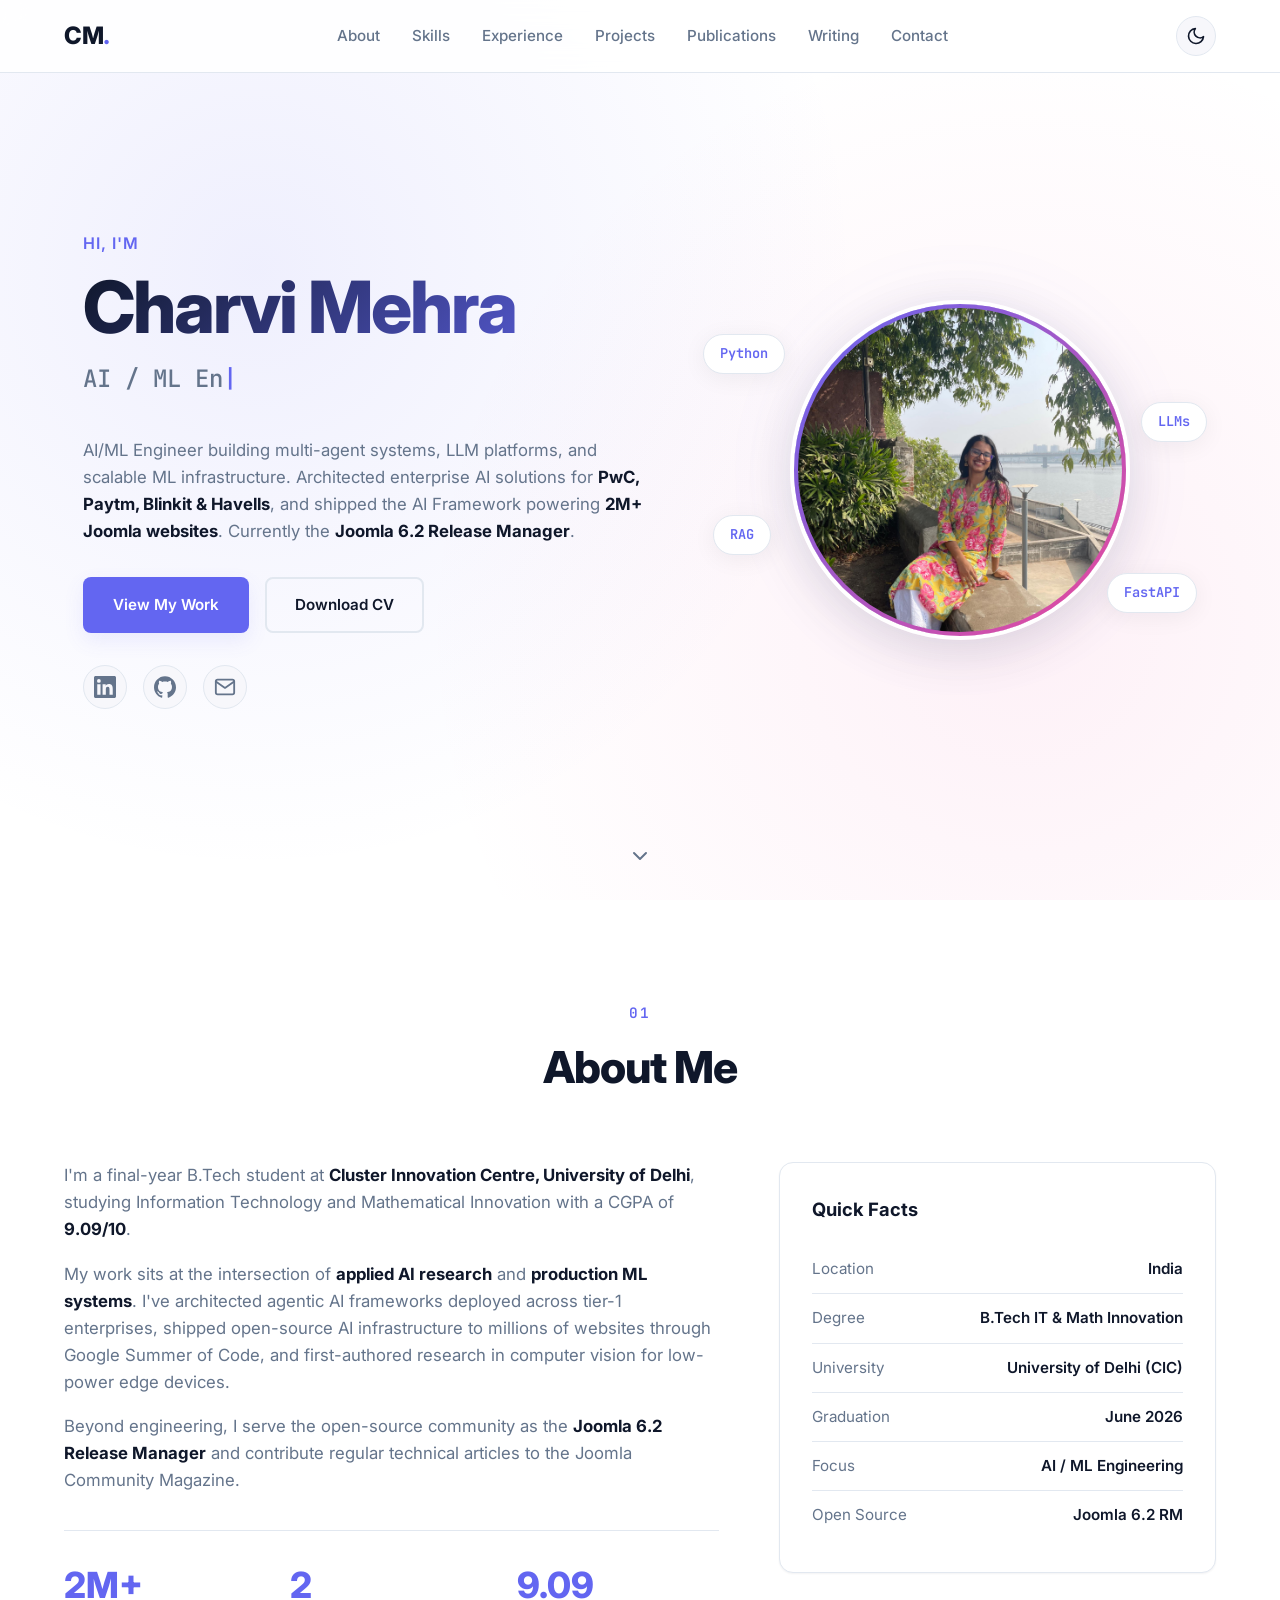
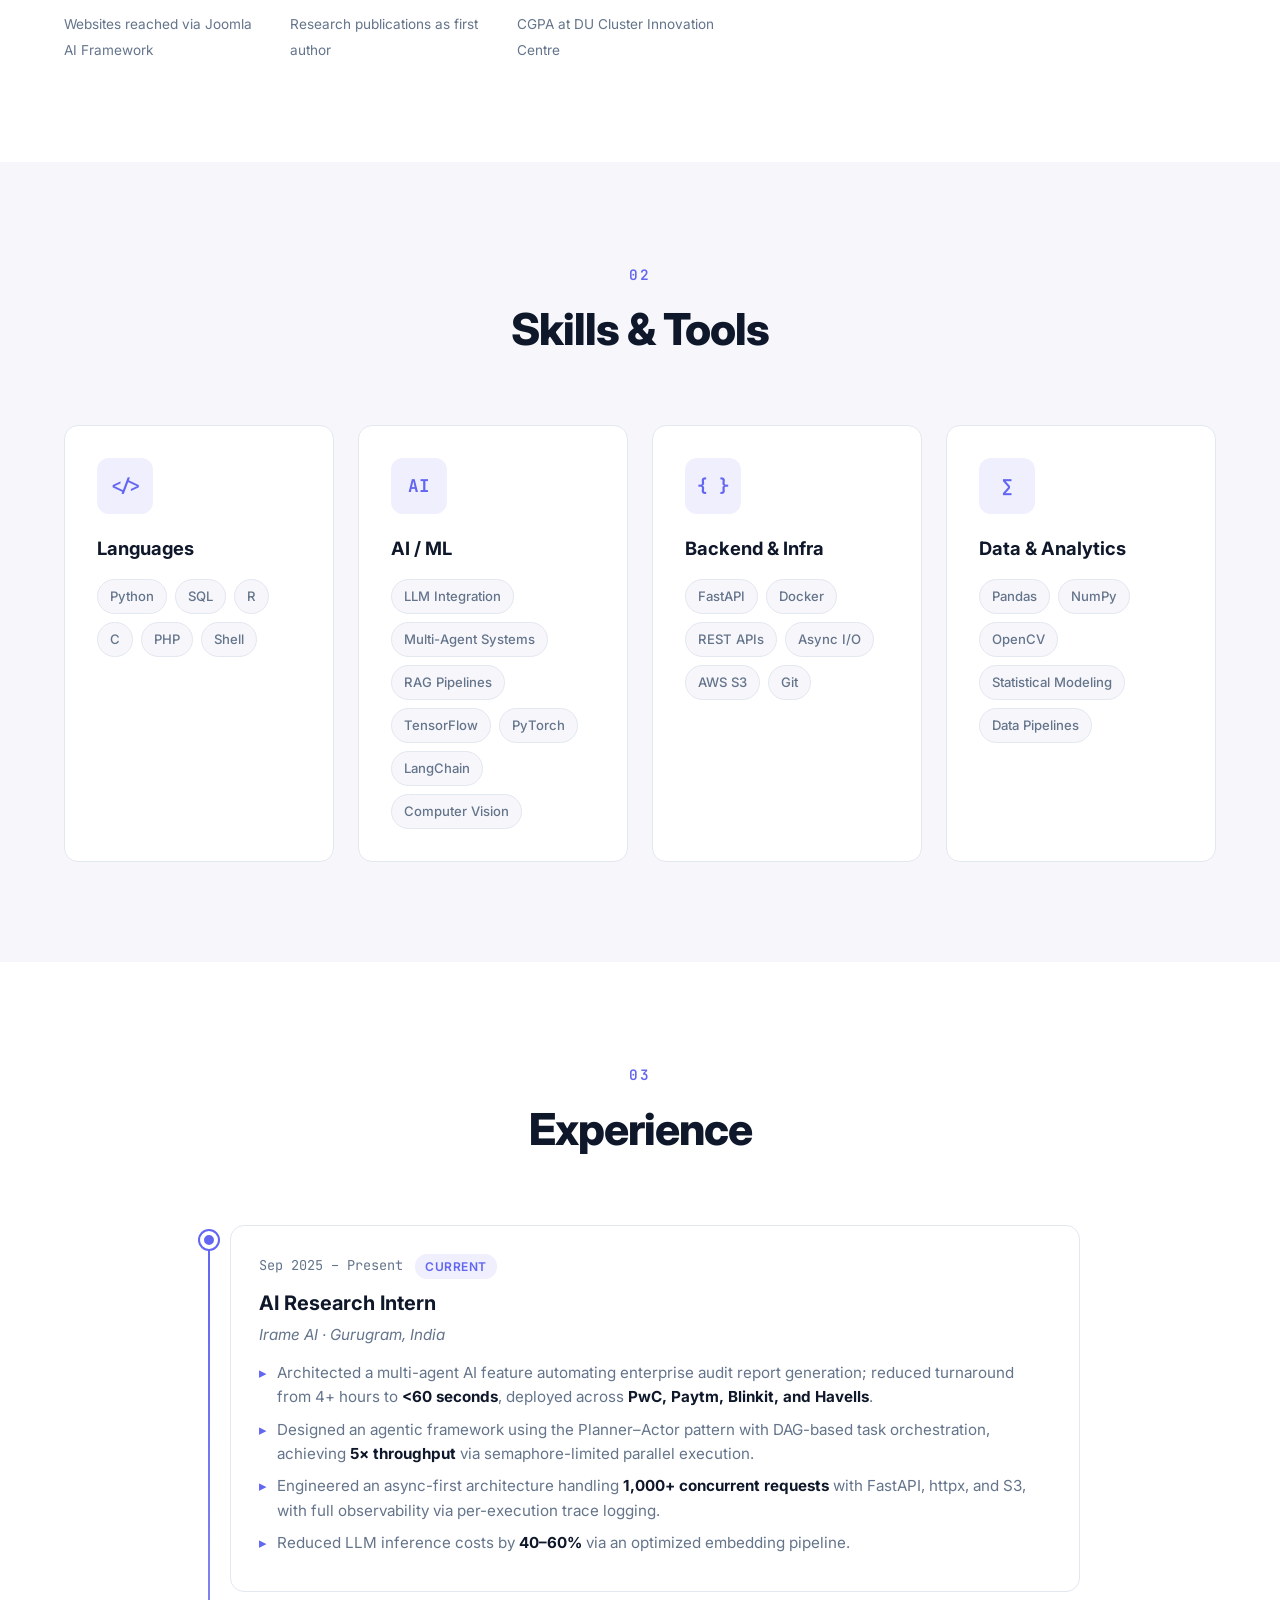
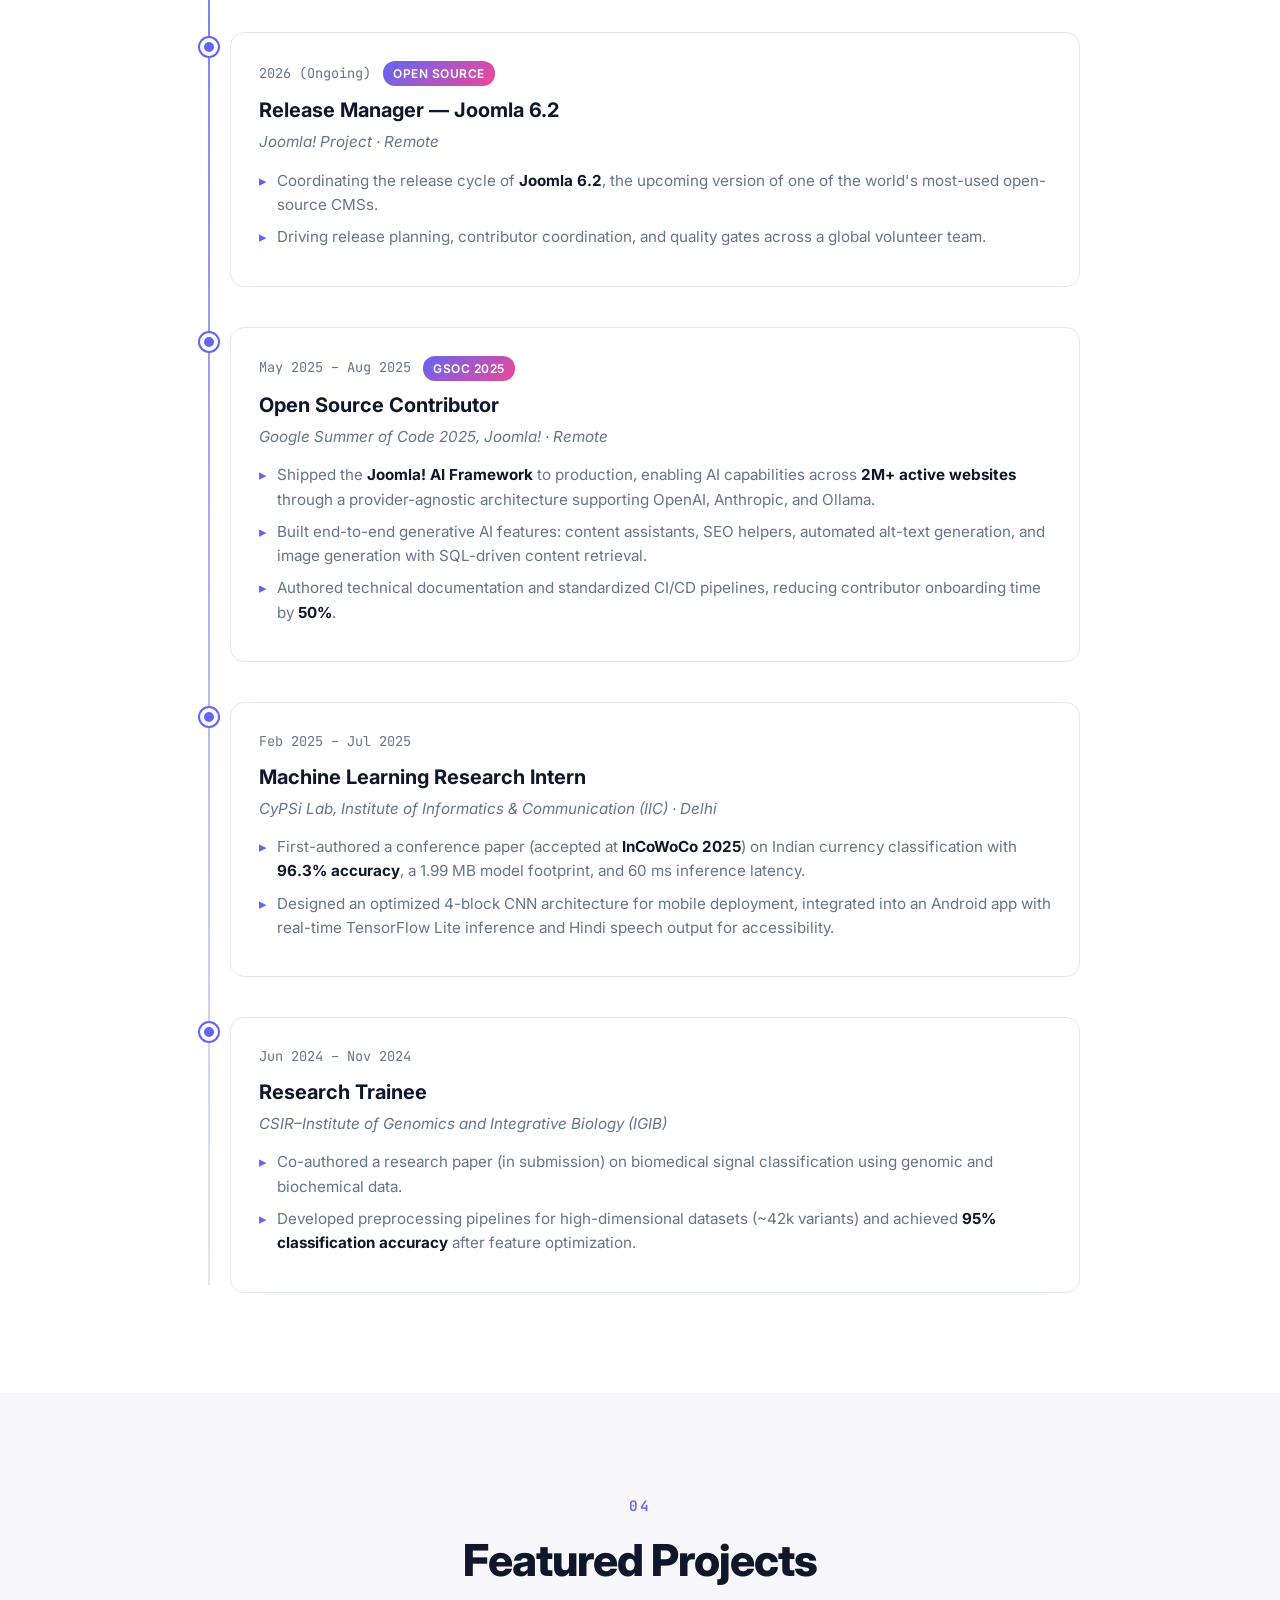
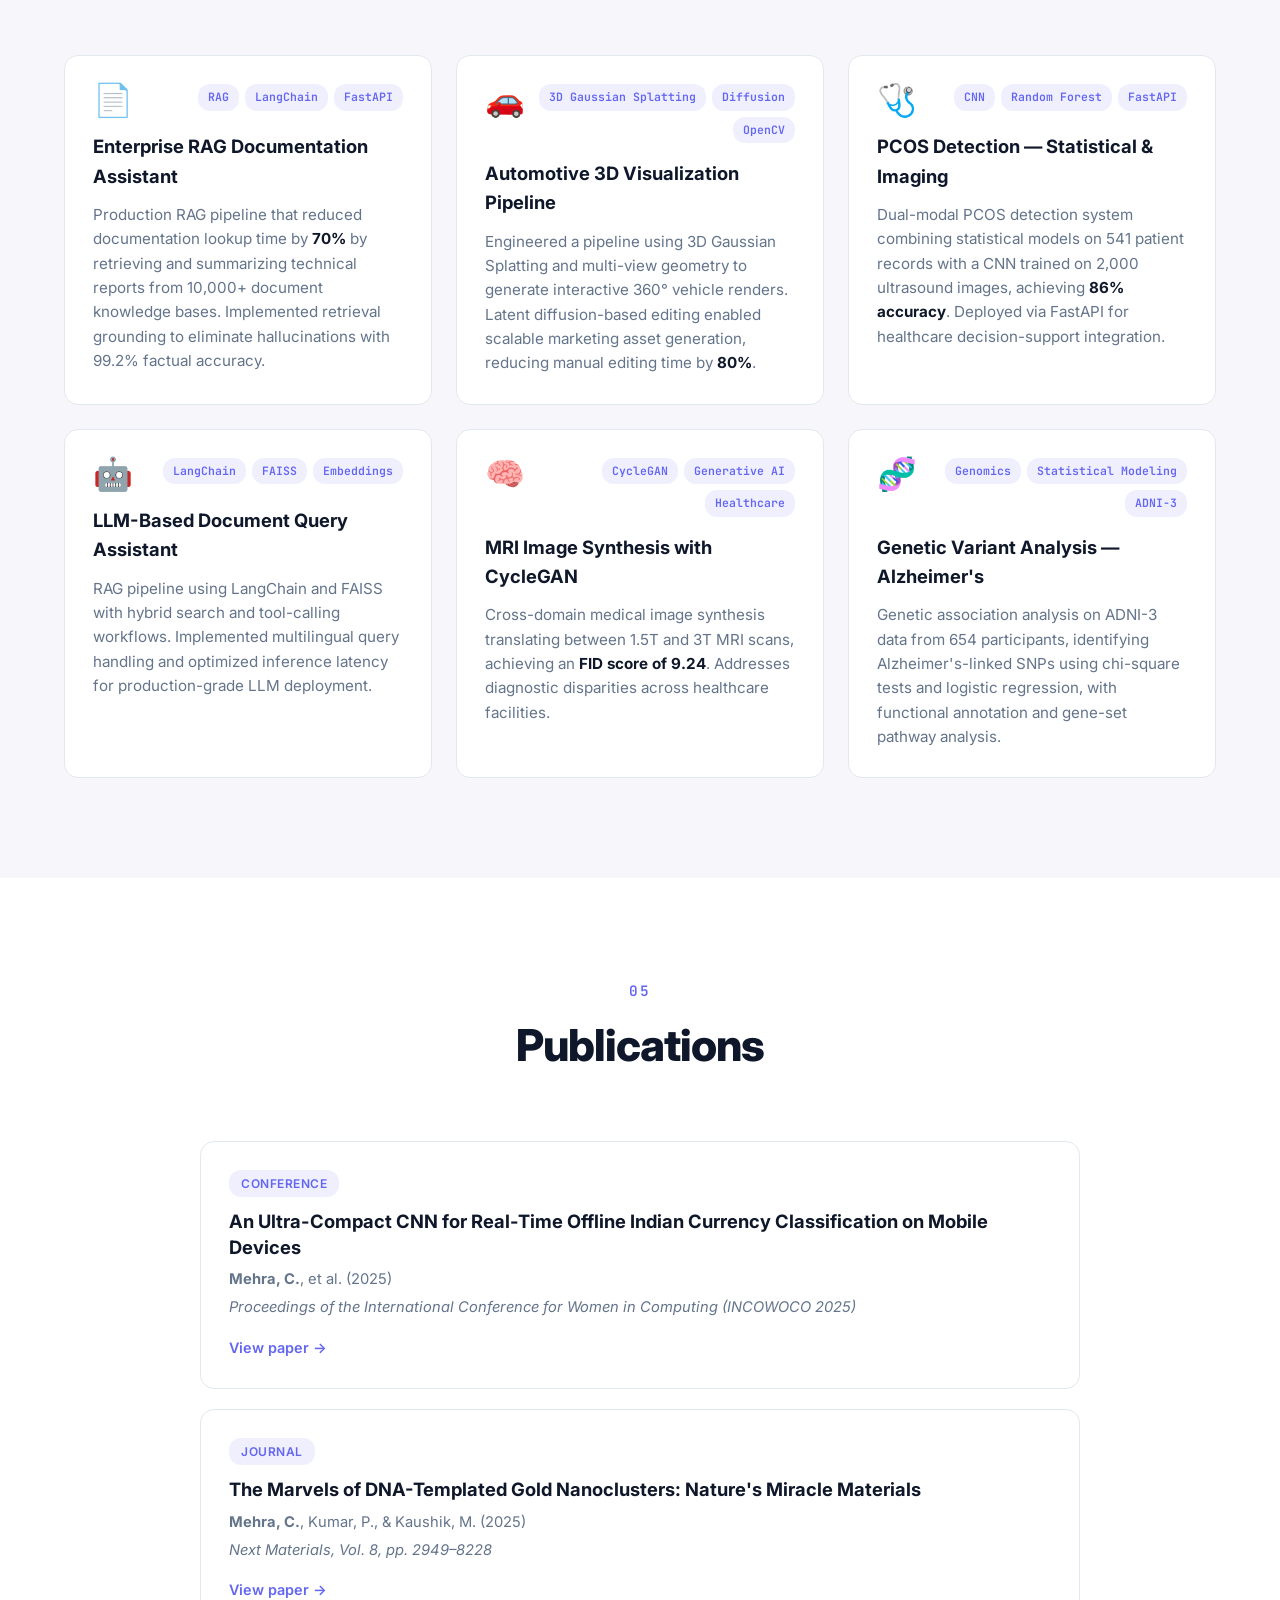
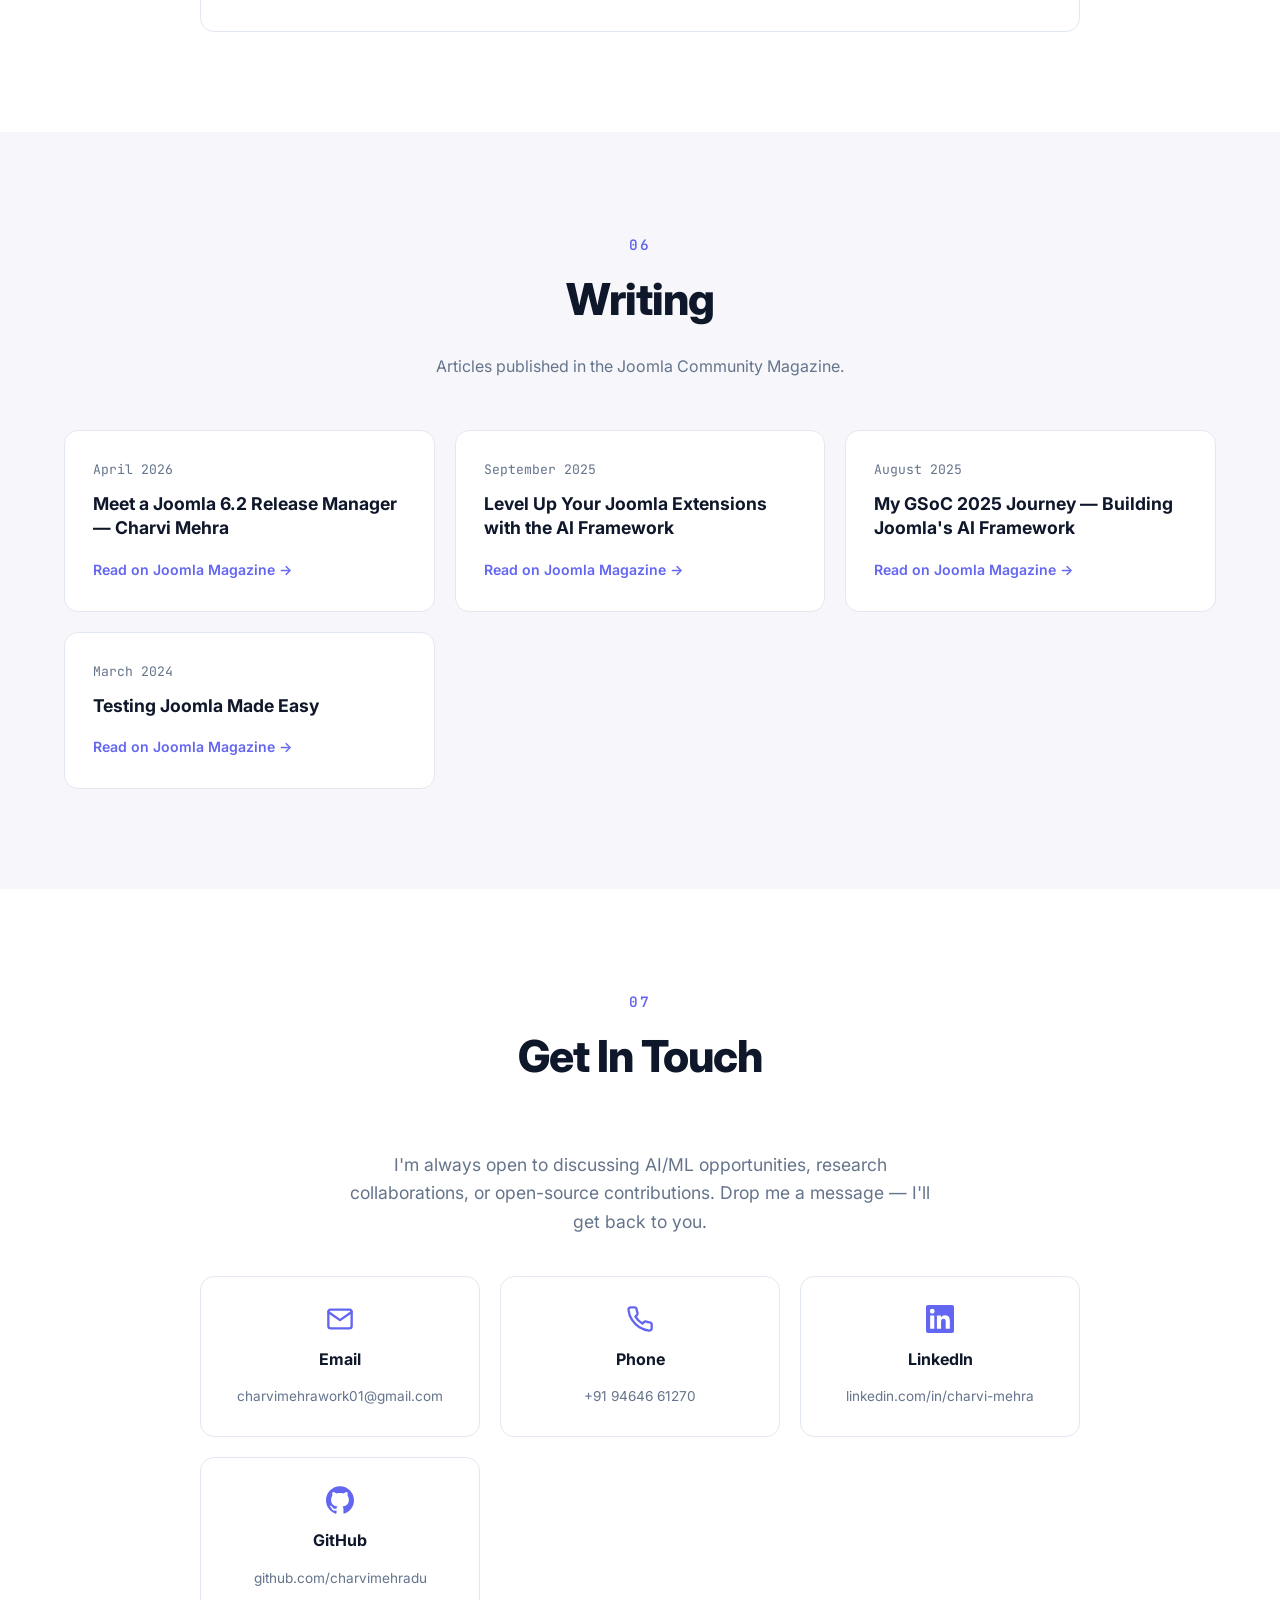
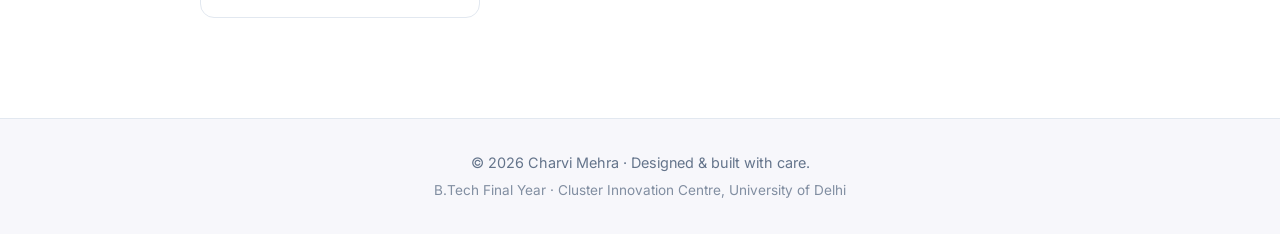
==== index.html @ 4b6f0b0b "Initial commit: portfolio site" ====
<!DOCTYPE html>
<html lang="en">
<head>
  <meta charset="UTF-8" />
  <meta name="viewport" content="width=device-width, initial-scale=1.0" />
  <title>Charvi Mehra — AI/ML Engineer</title>
  <meta name="description" content="Portfolio of Charvi Mehra — AI/ML Engineer, GSoC 2025 contributor, Joomla 6.2 Release Manager, and published researcher." />
  <link rel="preconnect" href="https://fonts.googleapis.com" />
  <link rel="preconnect" href="https://fonts.gstatic.com" crossorigin />
  <link href="https://fonts.googleapis.com/css2?family=Inter:wght@300;400;500;600;700;800&family=JetBrains+Mono:wght@400;500&display=swap" rel="stylesheet" />
  <link rel="stylesheet" href="styles.css" />
</head>
<body>
  <!-- Navigation -->
  <header class="navbar">
    <div class="nav-container">
      <a href="#home" class="logo">CM<span class="logo-dot">.</span></a>
      <nav class="nav-links" id="navLinks">
        <a href="#about">About</a>
        <a href="#skills">Skills</a>
        <a href="#experience">Experience</a>
        <a href="#projects">Projects</a>
        <a href="#publications">Publications</a>
        <a href="#writing">Writing</a>
        <a href="#contact">Contact</a>
      </nav>
      <div class="nav-actions">
        <button id="themeToggle" class="theme-toggle" aria-label="Toggle theme">
          <svg class="icon-sun" xmlns="http://www.w3.org/2000/svg" width="20" height="20" viewBox="0 0 24 24" fill="none" stroke="currentColor" stroke-width="2" stroke-linecap="round" stroke-linejoin="round"><circle cx="12" cy="12" r="5"/><line x1="12" y1="1" x2="12" y2="3"/><line x1="12" y1="21" x2="12" y2="23"/><line x1="4.22" y1="4.22" x2="5.64" y2="5.64"/><line x1="18.36" y1="18.36" x2="19.78" y2="19.78"/><line x1="1" y1="12" x2="3" y2="12"/><line x1="21" y1="12" x2="23" y2="12"/><line x1="4.22" y1="19.78" x2="5.64" y2="18.36"/><line x1="18.36" y1="5.64" x2="19.78" y2="4.22"/></svg>
          <svg class="icon-moon" xmlns="http://www.w3.org/2000/svg" width="20" height="20" viewBox="0 0 24 24" fill="none" stroke="currentColor" stroke-width="2" stroke-linecap="round" stroke-linejoin="round"><path d="M21 12.79A9 9 0 1 1 11.21 3 7 7 0 0 0 21 12.79z"/></svg>
        </button>
        <button id="menuToggle" class="menu-toggle" aria-label="Toggle menu">
          <span></span><span></span><span></span>
        </button>
      </div>
    </div>
  </header>

  <!-- Hero -->
  <section id="home" class="hero">
    <div class="hero-bg"></div>
    <div class="container hero-content">
      <div class="hero-text">
        <p class="eyebrow">Hi, I'm</p>
        <h1 class="hero-title">Charvi Mehra</h1>
        <p class="hero-tagline">
          <span class="typed-text" id="typedText"></span><span class="cursor">|</span>
        </p>
        <p class="hero-summary">
          AI/ML Engineer building multi-agent systems, LLM platforms, and scalable ML infrastructure.
          Architected enterprise AI solutions for <strong>PwC, Paytm, Blinkit & Havells</strong>, and shipped
          the AI Framework powering <strong>2M+ Joomla websites</strong>. Currently the
          <strong>Joomla 6.2 Release Manager</strong>.
        </p>
        <div class="hero-cta">
          <a href="#projects" class="btn btn-primary">View My Work</a>
          <a href="assets/CharviMehra_CV.pdf" class="btn btn-secondary" download>Download CV</a>
        </div>
        <div class="hero-socials">
          <a href="https://linkedin.com/in/charvi-mehra" target="_blank" rel="noopener" aria-label="LinkedIn">
            <svg xmlns="http://www.w3.org/2000/svg" width="22" height="22" viewBox="0 0 24 24" fill="currentColor"><path d="M20.447 20.452h-3.554v-5.569c0-1.328-.027-3.037-1.852-3.037-1.853 0-2.136 1.445-2.136 2.939v5.667H9.351V9h3.414v1.561h.046c.477-.9 1.637-1.85 3.37-1.85 3.601 0 4.267 2.37 4.267 5.455v6.286zM5.337 7.433a2.062 2.062 0 01-2.063-2.065 2.063 2.063 0 112.063 2.065zm1.782 13.019H3.555V9h3.564v11.452zM22.225 0H1.771C.792 0 0 .774 0 1.729v20.542C0 23.227.792 24 1.771 24h20.451C23.2 24 24 23.227 24 22.271V1.729C24 .774 23.2 0 22.222 0h.003z"/></svg>
          </a>
          <a href="https://github.com/charvimehradu" target="_blank" rel="noopener" aria-label="GitHub">
            <svg xmlns="http://www.w3.org/2000/svg" width="22" height="22" viewBox="0 0 24 24" fill="currentColor"><path d="M12 .297c-6.63 0-12 5.373-12 12 0 5.303 3.438 9.8 8.205 11.385.6.113.82-.258.82-.577 0-.285-.01-1.04-.015-2.04-3.338.724-4.042-1.61-4.042-1.61C4.422 18.07 3.633 17.7 3.633 17.7c-1.087-.744.084-.729.084-.729 1.205.084 1.838 1.236 1.838 1.236 1.07 1.835 2.809 1.305 3.495.998.108-.776.417-1.305.76-1.605-2.665-.3-5.466-1.332-5.466-5.93 0-1.31.465-2.38 1.235-3.22-.135-.303-.54-1.523.105-3.176 0 0 1.005-.322 3.3 1.23.96-.267 1.98-.399 3-.405 1.02.006 2.04.138 3 .405 2.28-1.552 3.285-1.23 3.285-1.23.645 1.653.24 2.873.12 3.176.765.84 1.23 1.91 1.23 3.22 0 4.61-2.805 5.625-5.475 5.92.42.36.81 1.096.81 2.22 0 1.606-.015 2.896-.015 3.286 0 .315.21.69.825.57C20.565 22.092 24 17.592 24 12.297c0-6.627-5.373-12-12-12"/></svg>
          </a>
          <a href="mailto:charvimehrawork01@gmail.com" aria-label="Email">
            <svg xmlns="http://www.w3.org/2000/svg" width="22" height="22" viewBox="0 0 24 24" fill="none" stroke="currentColor" stroke-width="2" stroke-linecap="round" stroke-linejoin="round"><path d="M4 4h16c1.1 0 2 .9 2 2v12c0 1.1-.9 2-2 2H4c-1.1 0-2-.9-2-2V6c0-1.1.9-2 2-2z"/><polyline points="22,6 12,13 2,6"/></svg>
          </a>
        </div>
      </div>
      <div class="hero-image">
        <div class="image-glow"></div>
        <div class="image-frame">
          <img src="assets/profile.jpg" alt="Charvi Mehra" />
        </div>
        <div class="floating-tag tag-1">Python</div>
        <div class="floating-tag tag-2">LLMs</div>
        <div class="floating-tag tag-3">RAG</div>
        <div class="floating-tag tag-4">FastAPI</div>
      </div>
    </div>
    <a href="#about" class="scroll-indicator" aria-label="Scroll down">
      <svg xmlns="http://www.w3.org/2000/svg" width="24" height="24" viewBox="0 0 24 24" fill="none" stroke="currentColor" stroke-width="2" stroke-linecap="round" stroke-linejoin="round"><polyline points="6 9 12 15 18 9"/></svg>
    </a>
  </section>

  <!-- About -->
  <section id="about" class="section">
    <div class="container">
      <div class="section-header">
        <span class="section-number">01</span>
        <h2>About Me</h2>
      </div>
      <div class="about-grid">
        <div class="about-text">
          <p>
            I'm a final-year B.Tech student at <strong>Cluster Innovation Centre, University of Delhi</strong>,
            studying Information Technology and Mathematical Innovation with a CGPA of <strong>9.09/10</strong>.
          </p>
          <p>
            My work sits at the intersection of <strong>applied AI research</strong> and <strong>production ML systems</strong>.
            I've architected agentic AI frameworks deployed across tier-1 enterprises, shipped open-source AI
            infrastructure to millions of websites through Google Summer of Code, and first-authored research
            in computer vision for low-power edge devices.
          </p>
          <p>
            Beyond engineering, I serve the open-source community as the <strong>Joomla 6.2 Release Manager</strong>
            and contribute regular technical articles to the Joomla Community Magazine.
          </p>
          <div class="about-stats">
            <div class="stat">
              <span class="stat-number">2M+</span>
              <span class="stat-label">Websites reached via Joomla AI Framework</span>
            </div>
            <div class="stat">
              <span class="stat-number">2</span>
              <span class="stat-label">Research publications as first author</span>
            </div>
            <div class="stat">
              <span class="stat-number">9.09</span>
              <span class="stat-label">CGPA at DU Cluster Innovation Centre</span>
            </div>
          </div>
        </div>
        <div class="about-info">
          <h3>Quick Facts</h3>
          <ul class="info-list">
            <li><span>Location</span><strong>India</strong></li>
            <li><span>Degree</span><strong>B.Tech IT &amp; Math Innovation</strong></li>
            <li><span>University</span><strong>University of Delhi (CIC)</strong></li>
            <li><span>Graduation</span><strong>June 2026</strong></li>
            <li><span>Focus</span><strong>AI / ML Engineering</strong></li>
            <li><span>Open Source</span><strong>Joomla 6.2 RM</strong></li>
          </ul>
        </div>
      </div>
    </div>
  </section>

  <!-- Skills -->
  <section id="skills" class="section section-alt">
    <div class="container">
      <div class="section-header">
        <span class="section-number">02</span>
        <h2>Skills &amp; Tools</h2>
      </div>
      <div class="skills-grid">
        <div class="skill-card">
          <div class="skill-icon">&lt;/&gt;</div>
          <h3>Languages</h3>
          <div class="skill-tags">
            <span>Python</span><span>SQL</span><span>R</span><span>C</span><span>PHP</span><span>Shell</span>
          </div>
        </div>
        <div class="skill-card">
          <div class="skill-icon">AI</div>
          <h3>AI / ML</h3>
          <div class="skill-tags">
            <span>LLM Integration</span><span>Multi-Agent Systems</span><span>RAG Pipelines</span>
            <span>TensorFlow</span><span>PyTorch</span><span>LangChain</span><span>Computer Vision</span>
          </div>
        </div>
        <div class="skill-card">
          <div class="skill-icon">{ }</div>
          <h3>Backend &amp; Infra</h3>
          <div class="skill-tags">
            <span>FastAPI</span><span>Docker</span><span>REST APIs</span><span>Async I/O</span>
            <span>AWS S3</span><span>Git</span>
          </div>
        </div>
        <div class="skill-card">
          <div class="skill-icon">∑</div>
          <h3>Data &amp; Analytics</h3>
          <div class="skill-tags">
            <span>Pandas</span><span>NumPy</span><span>OpenCV</span><span>Statistical Modeling</span>
            <span>Data Pipelines</span>
          </div>
        </div>
      </div>
    </div>
  </section>

  <!-- Experience -->
  <section id="experience" class="section">
    <div class="container">
      <div class="section-header">
        <span class="section-number">03</span>
        <h2>Experience</h2>
      </div>
      <div class="timeline">
        <div class="timeline-item">
          <div class="timeline-marker"></div>
          <div class="timeline-content">
            <div class="timeline-meta">
              <span class="timeline-date">Sep 2025 – Present</span>
              <span class="timeline-tag">Current</span>
            </div>
            <h3>AI Research Intern</h3>
            <p class="timeline-org">Irame AI · Gurugram, India</p>
            <ul>
              <li>Architected a multi-agent AI feature automating enterprise audit report generation; reduced turnaround from 4+ hours to <strong>&lt;60 seconds</strong>, deployed across <strong>PwC, Paytm, Blinkit, and Havells</strong>.</li>
              <li>Designed an agentic framework using the Planner–Actor pattern with DAG-based task orchestration, achieving <strong>5× throughput</strong> via semaphore-limited parallel execution.</li>
              <li>Engineered an async-first architecture handling <strong>1,000+ concurrent requests</strong> with FastAPI, httpx, and S3, with full observability via per-execution trace logging.</li>
              <li>Reduced LLM inference costs by <strong>40–60%</strong> via an optimized embedding pipeline.</li>
            </ul>
          </div>
        </div>

        <div class="timeline-item">
          <div class="timeline-marker"></div>
          <div class="timeline-content">
            <div class="timeline-meta">
              <span class="timeline-date">2026 (Ongoing)</span>
              <span class="timeline-tag highlight">Open Source</span>
            </div>
            <h3>Release Manager — Joomla 6.2</h3>
            <p class="timeline-org">Joomla! Project · Remote</p>
            <ul>
              <li>Coordinating the release cycle of <strong>Joomla 6.2</strong>, the upcoming version of one of the world's most-used open-source CMSs.</li>
              <li>Driving release planning, contributor coordination, and quality gates across a global volunteer team.</li>
            </ul>
          </div>
        </div>

        <div class="timeline-item">
          <div class="timeline-marker"></div>
          <div class="timeline-content">
            <div class="timeline-meta">
              <span class="timeline-date">May 2025 – Aug 2025</span>
              <span class="timeline-tag highlight">GSoC 2025</span>
            </div>
            <h3>Open Source Contributor</h3>
            <p class="timeline-org">Google Summer of Code 2025, Joomla! · Remote</p>
            <ul>
              <li>Shipped the <strong>Joomla! AI Framework</strong> to production, enabling AI capabilities across <strong>2M+ active websites</strong> through a provider-agnostic architecture supporting OpenAI, Anthropic, and Ollama.</li>
              <li>Built end-to-end generative AI features: content assistants, SEO helpers, automated alt-text generation, and image generation with SQL-driven content retrieval.</li>
              <li>Authored technical documentation and standardized CI/CD pipelines, reducing contributor onboarding time by <strong>50%</strong>.</li>
            </ul>
          </div>
        </div>

        <div class="timeline-item">
          <div class="timeline-marker"></div>
          <div class="timeline-content">
            <div class="timeline-meta">
              <span class="timeline-date">Feb 2025 – Jul 2025</span>
            </div>
            <h3>Machine Learning Research Intern</h3>
            <p class="timeline-org">CyPSi Lab, Institute of Informatics &amp; Communication (IIC) · Delhi</p>
            <ul>
              <li>First-authored a conference paper (accepted at <strong>InCoWoCo 2025</strong>) on Indian currency classification with <strong>96.3% accuracy</strong>, a 1.99 MB model footprint, and 60 ms inference latency.</li>
              <li>Designed an optimized 4-block CNN architecture for mobile deployment, integrated into an Android app with real-time TensorFlow Lite inference and Hindi speech output for accessibility.</li>
            </ul>
          </div>
        </div>

        <div class="timeline-item">
          <div class="timeline-marker"></div>
          <div class="timeline-content">
            <div class="timeline-meta">
              <span class="timeline-date">Jun 2024 – Nov 2024</span>
            </div>
            <h3>Research Trainee</h3>
            <p class="timeline-org">CSIR–Institute of Genomics and Integrative Biology (IGIB)</p>
            <ul>
              <li>Co-authored a research paper (in submission) on biomedical signal classification using genomic and biochemical data.</li>
              <li>Developed preprocessing pipelines for high-dimensional datasets (~42k variants) and achieved <strong>95% classification accuracy</strong> after feature optimization.</li>
            </ul>
          </div>
        </div>
      </div>
    </div>
  </section>

  <!-- Projects -->
  <section id="projects" class="section section-alt">
    <div class="container">
      <div class="section-header">
        <span class="section-number">04</span>
        <h2>Featured Projects</h2>
      </div>
      <div class="projects-grid">
        <article class="project-card">
          <div class="project-header">
            <div class="project-icon">📄</div>
            <div class="project-tags">
              <span>RAG</span><span>LangChain</span><span>FastAPI</span>
            </div>
          </div>
          <h3>Enterprise RAG Documentation Assistant</h3>
          <p>Production RAG pipeline that reduced documentation lookup time by <strong>70%</strong> by retrieving and summarizing technical reports from 10,000+ document knowledge bases. Implemented retrieval grounding to eliminate hallucinations with 99.2% factual accuracy.</p>
        </article>

        <article class="project-card">
          <div class="project-header">
            <div class="project-icon">🚗</div>
            <div class="project-tags">
              <span>3D Gaussian Splatting</span><span>Diffusion</span><span>OpenCV</span>
            </div>
          </div>
          <h3>Automotive 3D Visualization Pipeline</h3>
          <p>Engineered a pipeline using 3D Gaussian Splatting and multi-view geometry to generate interactive 360° vehicle renders. Latent diffusion-based editing enabled scalable marketing asset generation, reducing manual editing time by <strong>80%</strong>.</p>
        </article>

        <article class="project-card">
          <div class="project-header">
            <div class="project-icon">🩺</div>
            <div class="project-tags">
              <span>CNN</span><span>Random Forest</span><span>FastAPI</span>
            </div>
          </div>
          <h3>PCOS Detection — Statistical &amp; Imaging</h3>
          <p>Dual-modal PCOS detection system combining statistical models on 541 patient records with a CNN trained on 2,000 ultrasound images, achieving <strong>86% accuracy</strong>. Deployed via FastAPI for healthcare decision-support integration.</p>
        </article>

        <article class="project-card">
          <div class="project-header">
            <div class="project-icon">🤖</div>
            <div class="project-tags">
              <span>LangChain</span><span>FAISS</span><span>Embeddings</span>
            </div>
          </div>
          <h3>LLM-Based Document Query Assistant</h3>
          <p>RAG pipeline using LangChain and FAISS with hybrid search and tool-calling workflows. Implemented multilingual query handling and optimized inference latency for production-grade LLM deployment.</p>
        </article>

        <article class="project-card">
          <div class="project-header">
            <div class="project-icon">🧠</div>
            <div class="project-tags">
              <span>CycleGAN</span><span>Generative AI</span><span>Healthcare</span>
            </div>
          </div>
          <h3>MRI Image Synthesis with CycleGAN</h3>
          <p>Cross-domain medical image synthesis translating between 1.5T and 3T MRI scans, achieving an <strong>FID score of 9.24</strong>. Addresses diagnostic disparities across healthcare facilities.</p>
        </article>

        <article class="project-card">
          <div class="project-header">
            <div class="project-icon">🧬</div>
            <div class="project-tags">
              <span>Genomics</span><span>Statistical Modeling</span><span>ADNI-3</span>
            </div>
          </div>
          <h3>Genetic Variant Analysis — Alzheimer's</h3>
          <p>Genetic association analysis on ADNI-3 data from 654 participants, identifying Alzheimer's-linked SNPs using chi-square tests and logistic regression, with functional annotation and gene-set pathway analysis.</p>
        </article>
      </div>
    </div>
  </section>

  <!-- Publications -->
  <section id="publications" class="section">
    <div class="container">
      <div class="section-header">
        <span class="section-number">05</span>
        <h2>Publications</h2>
      </div>
      <div class="publications-list">
        <article class="publication">
          <span class="pub-tag">Conference</span>
          <h3>An Ultra-Compact CNN for Real-Time Offline Indian Currency Classification on Mobile Devices</h3>
          <p class="pub-authors"><strong>Mehra, C.</strong>, et al. (2025)</p>
          <p class="pub-venue">Proceedings of the International Conference for Women in Computing (INCOWOCO 2025)</p>
          <a href="https://doi.org/10.1109/InCoWoCo68239.2025.11407001" target="_blank" rel="noopener" class="pub-link">View paper →</a>
        </article>
        <article class="publication">
          <span class="pub-tag">Journal</span>
          <h3>The Marvels of DNA-Templated Gold Nanoclusters: Nature's Miracle Materials</h3>
          <p class="pub-authors"><strong>Mehra, C.</strong>, Kumar, P., &amp; Kaushik, M. (2025)</p>
          <p class="pub-venue">Next Materials, Vol. 8, pp. 2949–8228</p>
          <a href="https://doi.org/10.1016/j.nxmate.2025.100665" target="_blank" rel="noopener" class="pub-link">View paper →</a>
        </article>
      </div>
    </div>
  </section>

  <!-- Writing -->
  <section id="writing" class="section section-alt">
    <div class="container">
      <div class="section-header">
        <span class="section-number">06</span>
        <h2>Writing</h2>
      </div>
      <p class="section-subtitle">Articles published in the Joomla Community Magazine.</p>
      <div class="articles-grid">
        <a href="https://magazine.joomla.org/all-issues/april-2026/meet-a-joomla-6-2-release-manager-charvi-mehra" target="_blank" rel="noopener" class="article-card">
          <span class="article-date">April 2026</span>
          <h3>Meet a Joomla 6.2 Release Manager — Charvi Mehra</h3>
          <span class="article-link">Read on Joomla Magazine →</span>
        </a>
        <a href="https://magazine.joomla.org/all-issues/september-2025/level-up-your-joomla-extensions-with-the-ai-framework" target="_blank" rel="noopener" class="article-card">
          <span class="article-date">September 2025</span>
          <h3>Level Up Your Joomla Extensions with the AI Framework</h3>
          <span class="article-link">Read on Joomla Magazine →</span>
        </a>
        <a href="https://magazine.joomla.org/all-issues/august-2025/my-gsoc-2025-journey-building-joomla-s-ai-framework" target="_blank" rel="noopener" class="article-card">
          <span class="article-date">August 2025</span>
          <h3>My GSoC 2025 Journey — Building Joomla's AI Framework</h3>
          <span class="article-link">Read on Joomla Magazine →</span>
        </a>
        <a href="https://magazine.joomla.org/all-issues/march-2024/testing-joomla-made-easy" target="_blank" rel="noopener" class="article-card">
          <span class="article-date">March 2024</span>
          <h3>Testing Joomla Made Easy</h3>
          <span class="article-link">Read on Joomla Magazine →</span>
        </a>
      </div>
    </div>
  </section>

  <!-- Contact -->
  <section id="contact" class="section">
    <div class="container">
      <div class="section-header">
        <span class="section-number">07</span>
        <h2>Get In Touch</h2>
      </div>
      <div class="contact-wrapper">
        <p class="contact-intro">
          I'm always open to discussing AI/ML opportunities, research collaborations, or open-source contributions.
          Drop me a message — I'll get back to you.
        </p>
        <div class="contact-grid">
          <a href="mailto:charvimehrawork01@gmail.com" class="contact-card">
            <svg xmlns="http://www.w3.org/2000/svg" width="28" height="28" viewBox="0 0 24 24" fill="none" stroke="currentColor" stroke-width="2" stroke-linecap="round" stroke-linejoin="round"><path d="M4 4h16c1.1 0 2 .9 2 2v12c0 1.1-.9 2-2 2H4c-1.1 0-2-.9-2-2V6c0-1.1.9-2 2-2z"/><polyline points="22,6 12,13 2,6"/></svg>
            <h3>Email</h3>
            <span>charvimehrawork01@gmail.com</span>
          </a>
          <a href="tel:+919464661270" class="contact-card">
            <svg xmlns="http://www.w3.org/2000/svg" width="28" height="28" viewBox="0 0 24 24" fill="none" stroke="currentColor" stroke-width="2" stroke-linecap="round" stroke-linejoin="round"><path d="M22 16.92v3a2 2 0 0 1-2.18 2 19.79 19.79 0 0 1-8.63-3.07 19.5 19.5 0 0 1-6-6 19.79 19.79 0 0 1-3.07-8.67A2 2 0 0 1 4.11 2h3a2 2 0 0 1 2 1.72 12.84 12.84 0 0 0 .7 2.81 2 2 0 0 1-.45 2.11L8.09 9.91a16 16 0 0 0 6 6l1.27-1.27a2 2 0 0 1 2.11-.45 12.84 12.84 0 0 0 2.81.7A2 2 0 0 1 22 16.92z"/></svg>
            <h3>Phone</h3>
            <span>+91 94646 61270</span>
          </a>
          <a href="https://linkedin.com/in/charvi-mehra" target="_blank" rel="noopener" class="contact-card">
            <svg xmlns="http://www.w3.org/2000/svg" width="28" height="28" viewBox="0 0 24 24" fill="currentColor"><path d="M20.447 20.452h-3.554v-5.569c0-1.328-.027-3.037-1.852-3.037-1.853 0-2.136 1.445-2.136 2.939v5.667H9.351V9h3.414v1.561h.046c.477-.9 1.637-1.85 3.37-1.85 3.601 0 4.267 2.37 4.267 5.455v6.286zM5.337 7.433a2.062 2.062 0 01-2.063-2.065 2.063 2.063 0 112.063 2.065zm1.782 13.019H3.555V9h3.564v11.452zM22.225 0H1.771C.792 0 0 .774 0 1.729v20.542C0 23.227.792 24 1.771 24h20.451C23.2 24 24 23.227 24 22.271V1.729C24 .774 23.2 0 22.222 0h.003z"/></svg>
            <h3>LinkedIn</h3>
            <span>linkedin.com/in/charvi-mehra</span>
          </a>
          <a href="https://github.com/charvimehradu" target="_blank" rel="noopener" class="contact-card">
            <svg xmlns="http://www.w3.org/2000/svg" width="28" height="28" viewBox="0 0 24 24" fill="currentColor"><path d="M12 .297c-6.63 0-12 5.373-12 12 0 5.303 3.438 9.8 8.205 11.385.6.113.82-.258.82-.577 0-.285-.01-1.04-.015-2.04-3.338.724-4.042-1.61-4.042-1.61C4.422 18.07 3.633 17.7 3.633 17.7c-1.087-.744.084-.729.084-.729 1.205.084 1.838 1.236 1.838 1.236 1.07 1.835 2.809 1.305 3.495.998.108-.776.417-1.305.76-1.605-2.665-.3-5.466-1.332-5.466-5.93 0-1.31.465-2.38 1.235-3.22-.135-.303-.54-1.523.105-3.176 0 0 1.005-.322 3.3 1.23.96-.267 1.98-.399 3-.405 1.02.006 2.04.138 3 .405 2.28-1.552 3.285-1.23 3.285-1.23.645 1.653.24 2.873.12 3.176.765.84 1.23 1.91 1.23 3.22 0 4.61-2.805 5.625-5.475 5.92.42.36.81 1.096.81 2.22 0 1.606-.015 2.896-.015 3.286 0 .315.21.69.825.57C20.565 22.092 24 17.592 24 12.297c0-6.627-5.373-12-12-12"/></svg>
            <h3>GitHub</h3>
            <span>github.com/charvimehradu</span>
          </a>
        </div>
      </div>
    </div>
  </section>

  <!-- Footer -->
  <footer class="footer">
    <div class="container footer-content">
      <p>&copy; 2026 Charvi Mehra · Designed &amp; built with care.</p>
      <p class="footer-meta">B.Tech Final Year · Cluster Innovation Centre, University of Delhi</p>
    </div>
  </footer>

  <script src="script.js"></script>
</body>
</html>
---- styles.css ----
/* ===== CSS Variables ===== */
:root {
  --bg: #ffffff;
  --bg-alt: #f7f7fb;
  --bg-card: #ffffff;
  --text: #0f172a;
  --text-muted: #64748b;
  --border: #e2e8f0;
  --primary: #6366f1;
  --primary-hover: #4f46e5;
  --primary-soft: rgba(99, 102, 241, 0.1);
  --accent: #ec4899;
  --shadow-sm: 0 1px 2px rgba(15, 23, 42, 0.05);
  --shadow: 0 4px 24px rgba(15, 23, 42, 0.06);
  --shadow-lg: 0 12px 48px rgba(15, 23, 42, 0.12);
  --radius: 14px;
  --radius-sm: 8px;
  --max-width: 1200px;
  --transition: all 0.25s ease;
}

[data-theme="dark"] {
  --bg: #0a0a14;
  --bg-alt: #11111d;
  --bg-card: #16162a;
  --text: #e8e8f0;
  --text-muted: #9494a8;
  --border: #25253a;
  --primary: #818cf8;
  --primary-hover: #a5b4fc;
  --primary-soft: rgba(129, 140, 248, 0.15);
  --accent: #f472b6;
  --shadow: 0 4px 24px rgba(0, 0, 0, 0.4);
  --shadow-lg: 0 12px 48px rgba(0, 0, 0, 0.5);
}

/* ===== Reset & Base ===== */
* { margin: 0; padding: 0; box-sizing: border-box; }
html { scroll-behavior: smooth; }
body {
  font-family: 'Inter', -apple-system, BlinkMacSystemFont, sans-serif;
  background: var(--bg);
  color: var(--text);
  line-height: 1.6;
  -webkit-font-smoothing: antialiased;
  transition: background 0.3s, color 0.3s;
}
img { max-width: 100%; display: block; }
a { color: inherit; text-decoration: none; }
ul { list-style: none; }
.container { max-width: var(--max-width); margin: 0 auto; padding: 0 24px; }

/* ===== Navigation ===== */
.navbar {
  position: fixed;
  top: 0; left: 0; right: 0;
  z-index: 100;
  background: rgba(255, 255, 255, 0.85);
  backdrop-filter: blur(12px);
  -webkit-backdrop-filter: blur(12px);
  border-bottom: 1px solid var(--border);
  transition: var(--transition);
}
[data-theme="dark"] .navbar { background: rgba(10, 10, 20, 0.85); }
.nav-container {
  max-width: var(--max-width);
  margin: 0 auto;
  padding: 16px 24px;
  display: flex;
  align-items: center;
  justify-content: space-between;
}
.logo {
  font-weight: 800;
  font-size: 1.5rem;
  letter-spacing: -0.5px;
}
.logo-dot { color: var(--primary); }
.nav-links {
  display: flex;
  gap: 32px;
}
.nav-links a {
  font-size: 0.95rem;
  font-weight: 500;
  color: var(--text-muted);
  transition: var(--transition);
  position: relative;
}
.nav-links a:hover { color: var(--primary); }
.nav-links a::after {
  content: '';
  position: absolute;
  bottom: -6px;
  left: 0;
  width: 0;
  height: 2px;
  background: var(--primary);
  transition: width 0.3s ease;
}
.nav-links a:hover::after { width: 100%; }
.nav-actions { display: flex; align-items: center; gap: 12px; }
.theme-toggle {
  background: var(--bg-alt);
  border: 1px solid var(--border);
  border-radius: 50%;
  width: 40px;
  height: 40px;
  cursor: pointer;
  display: flex;
  align-items: center;
  justify-content: center;
  color: var(--text);
  transition: var(--transition);
}
.theme-toggle:hover {
  background: var(--primary-soft);
  color: var(--primary);
}
.icon-sun, .icon-moon { position: absolute; }
[data-theme="light"] .icon-sun, html:not([data-theme="dark"]) .icon-sun { display: none; }
[data-theme="dark"] .icon-moon { display: none; }
.menu-toggle {
  display: none;
  background: none;
  border: none;
  cursor: pointer;
  flex-direction: column;
  gap: 5px;
  padding: 8px;
}
.menu-toggle span {
  display: block;
  width: 22px;
  height: 2px;
  background: var(--text);
  transition: var(--transition);
}

/* ===== Hero ===== */
.hero {
  min-height: 100vh;
  display: flex;
  align-items: center;
  position: relative;
  overflow: hidden;
  padding: 100px 0 60px;
}
.hero-bg {
  position: absolute;
  inset: 0;
  background:
    radial-gradient(circle at 20% 30%, var(--primary-soft) 0%, transparent 50%),
    radial-gradient(circle at 80% 70%, rgba(236, 72, 153, 0.08) 0%, transparent 50%);
  z-index: 0;
}
.hero-content {
  display: grid;
  grid-template-columns: 1.1fr 0.9fr;
  gap: 60px;
  align-items: center;
  position: relative;
  z-index: 1;
}
.eyebrow {
  color: var(--primary);
  font-weight: 600;
  font-size: 1rem;
  letter-spacing: 1px;
  text-transform: uppercase;
  margin-bottom: 12px;
}
.hero-title {
  font-size: clamp(2.5rem, 6vw, 4.5rem);
  font-weight: 800;
  line-height: 1.05;
  letter-spacing: -2px;
  margin-bottom: 16px;
  background: linear-gradient(135deg, var(--text) 0%, var(--primary) 100%);
  -webkit-background-clip: text;
  background-clip: text;
  -webkit-text-fill-color: transparent;
}
.hero-tagline {
  font-size: clamp(1.1rem, 2.5vw, 1.5rem);
  font-weight: 500;
  color: var(--text-muted);
  margin-bottom: 24px;
  min-height: 2.2em;
  font-family: 'JetBrains Mono', monospace;
}
.cursor {
  color: var(--primary);
  animation: blink 1s infinite;
}
@keyframes blink { 50% { opacity: 0; } }
.hero-summary {
  font-size: 1.05rem;
  color: var(--text-muted);
  max-width: 580px;
  margin-bottom: 32px;
}
.hero-summary strong { color: var(--text); }
.hero-cta {
  display: flex;
  gap: 16px;
  flex-wrap: wrap;
  margin-bottom: 32px;
}
.btn {
  display: inline-flex;
  align-items: center;
  gap: 8px;
  padding: 14px 28px;
  border-radius: var(--radius-sm);
  font-weight: 600;
  font-size: 0.95rem;
  cursor: pointer;
  transition: var(--transition);
  border: 2px solid transparent;
}
.btn-primary {
  background: var(--primary);
  color: white;
  box-shadow: 0 8px 20px var(--primary-soft);
}
.btn-primary:hover {
  background: var(--primary-hover);
  transform: translateY(-2px);
  box-shadow: 0 12px 28px var(--primary-soft);
}
.btn-secondary {
  background: transparent;
  color: var(--text);
  border-color: var(--border);
}
.btn-secondary:hover {
  border-color: var(--primary);
  color: var(--primary);
  transform: translateY(-2px);
}
.hero-socials {
  display: flex;
  gap: 16px;
}
.hero-socials a {
  width: 44px;
  height: 44px;
  border-radius: 50%;
  background: var(--bg-alt);
  border: 1px solid var(--border);
  display: flex;
  align-items: center;
  justify-content: center;
  color: var(--text-muted);
  transition: var(--transition);
}
.hero-socials a:hover {
  color: var(--primary);
  border-color: var(--primary);
  transform: translateY(-2px);
}

/* Hero Image */
.hero-image {
  position: relative;
  display: flex;
  align-items: center;
  justify-content: center;
}
.image-glow {
  position: absolute;
  width: 380px;
  height: 380px;
  border-radius: 50%;
  background: radial-gradient(circle, var(--primary) 0%, transparent 70%);
  opacity: 0.25;
  filter: blur(40px);
  animation: pulse 4s ease-in-out infinite;
}
@keyframes pulse {
  0%, 100% { transform: scale(1); opacity: 0.25; }
  50% { transform: scale(1.1); opacity: 0.4; }
}
.image-frame {
  position: relative;
  width: 340px;
  height: 340px;
  border-radius: 50%;
  overflow: hidden;
  border: 4px solid var(--bg);
  box-shadow: var(--shadow-lg);
  background: linear-gradient(135deg, var(--primary), var(--accent));
  padding: 4px;
}
.image-frame::before {
  content: '';
  position: absolute;
  inset: -4px;
  border-radius: 50%;
  padding: 4px;
  background: linear-gradient(135deg, var(--primary), var(--accent));
  -webkit-mask: linear-gradient(#000 0 0) content-box, linear-gradient(#000 0 0);
  -webkit-mask-composite: xor;
  mask-composite: exclude;
}
.image-frame img {
  width: 100%;
  height: 100%;
  object-fit: cover;
  border-radius: 50%;
}
.floating-tag {
  position: absolute;
  background: var(--bg-card);
  border: 1px solid var(--border);
  padding: 8px 16px;
  border-radius: 30px;
  font-size: 0.85rem;
  font-weight: 600;
  font-family: 'JetBrains Mono', monospace;
  color: var(--primary);
  box-shadow: var(--shadow);
  animation: float 3s ease-in-out infinite;
}
.tag-1 { top: 10%; left: -20px; animation-delay: 0s; }
.tag-2 { top: 30%; right: -10px; animation-delay: 0.7s; }
.tag-3 { bottom: 25%; left: -10px; animation-delay: 1.4s; }
.tag-4 { bottom: 8%; right: 0; animation-delay: 2.1s; }
@keyframes float {
  0%, 100% { transform: translateY(0); }
  50% { transform: translateY(-12px); }
}
.scroll-indicator {
  position: absolute;
  bottom: 24px;
  left: 50%;
  transform: translateX(-50%);
  color: var(--text-muted);
  animation: bounce 2s infinite;
}
@keyframes bounce {
  0%, 100% { transform: translateX(-50%) translateY(0); }
  50% { transform: translateX(-50%) translateY(8px); }
}

/* ===== Sections ===== */
.section {
  padding: 100px 0;
}
.section-alt {
  background: var(--bg-alt);
}
.section-header {
  text-align: center;
  margin-bottom: 60px;
}
.section-number {
  display: inline-block;
  font-family: 'JetBrains Mono', monospace;
  color: var(--primary);
  font-weight: 600;
  font-size: 0.9rem;
  letter-spacing: 2px;
  margin-bottom: 8px;
}
.section h2 {
  font-size: clamp(2rem, 4vw, 2.75rem);
  font-weight: 800;
  letter-spacing: -1px;
}
.section-subtitle {
  text-align: center;
  color: var(--text-muted);
  margin-top: -40px;
  margin-bottom: 50px;
}

/* ===== About ===== */
.about-grid {
  display: grid;
  grid-template-columns: 1.5fr 1fr;
  gap: 60px;
  align-items: start;
}
.about-text p {
  margin-bottom: 18px;
  color: var(--text-muted);
  font-size: 1.05rem;
}
.about-text strong { color: var(--text); }
.about-stats {
  display: grid;
  grid-template-columns: repeat(3, 1fr);
  gap: 24px;
  margin-top: 36px;
  padding-top: 36px;
  border-top: 1px solid var(--border);
}
.stat-number {
  display: block;
  font-size: 2.25rem;
  font-weight: 800;
  color: var(--primary);
  line-height: 1;
  margin-bottom: 8px;
}
.stat-label {
  font-size: 0.85rem;
  color: var(--text-muted);
  line-height: 1.4;
}
.about-info {
  background: var(--bg-card);
  border: 1px solid var(--border);
  border-radius: var(--radius);
  padding: 32px;
  box-shadow: var(--shadow-sm);
}
.about-info h3 {
  margin-bottom: 20px;
  font-size: 1.15rem;
}
.info-list li {
  display: flex;
  justify-content: space-between;
  padding: 12px 0;
  border-bottom: 1px solid var(--border);
  font-size: 0.95rem;
}
.info-list li:last-child { border-bottom: none; }
.info-list span { color: var(--text-muted); }
.info-list strong { font-weight: 600; }

/* ===== Skills ===== */
.skills-grid {
  display: grid;
  grid-template-columns: repeat(auto-fit, minmax(260px, 1fr));
  gap: 24px;
}
.skill-card {
  background: var(--bg-card);
  border: 1px solid var(--border);
  border-radius: var(--radius);
  padding: 32px;
  transition: var(--transition);
}
.skill-card:hover {
  transform: translateY(-4px);
  border-color: var(--primary);
  box-shadow: var(--shadow);
}
.skill-icon {
  width: 56px;
  height: 56px;
  border-radius: 12px;
  background: var(--primary-soft);
  color: var(--primary);
  display: flex;
  align-items: center;
  justify-content: center;
  font-family: 'JetBrains Mono', monospace;
  font-weight: 700;
  font-size: 1.1rem;
  margin-bottom: 20px;
}
.skill-card h3 {
  margin-bottom: 16px;
  font-size: 1.15rem;
}
.skill-tags {
  display: flex;
  flex-wrap: wrap;
  gap: 8px;
}
.skill-tags span {
  background: var(--bg-alt);
  border: 1px solid var(--border);
  padding: 6px 12px;
  border-radius: 20px;
  font-size: 0.82rem;
  color: var(--text-muted);
  font-weight: 500;
}

/* ===== Timeline ===== */
.timeline {
  position: relative;
  max-width: 880px;
  margin: 0 auto;
  padding-left: 30px;
}
.timeline::before {
  content: '';
  position: absolute;
  left: 8px;
  top: 8px;
  bottom: 8px;
  width: 2px;
  background: linear-gradient(180deg, var(--primary), var(--border));
}
.timeline-item {
  position: relative;
  padding-bottom: 40px;
}
.timeline-item:last-child { padding-bottom: 0; }
.timeline-marker {
  position: absolute;
  left: -30px;
  top: 6px;
  width: 18px;
  height: 18px;
  border-radius: 50%;
  background: var(--primary);
  border: 4px solid var(--bg);
  box-shadow: 0 0 0 2px var(--primary);
}
.section-alt .timeline-marker { border-color: var(--bg-alt); }
.timeline-content {
  background: var(--bg-card);
  border: 1px solid var(--border);
  border-radius: var(--radius);
  padding: 28px;
  transition: var(--transition);
}
.timeline-content:hover {
  border-color: var(--primary);
  transform: translateX(4px);
}
.timeline-meta {
  display: flex;
  align-items: center;
  gap: 12px;
  margin-bottom: 8px;
  flex-wrap: wrap;
}
.timeline-date {
  font-family: 'JetBrains Mono', monospace;
  font-size: 0.85rem;
  color: var(--text-muted);
}
.timeline-tag {
  background: var(--primary-soft);
  color: var(--primary);
  padding: 3px 10px;
  border-radius: 12px;
  font-size: 0.75rem;
  font-weight: 600;
  text-transform: uppercase;
  letter-spacing: 0.5px;
}
.timeline-tag.highlight {
  background: linear-gradient(135deg, var(--primary), var(--accent));
  color: white;
}
.timeline-content h3 {
  font-size: 1.25rem;
  margin-bottom: 4px;
}
.timeline-org {
  color: var(--text-muted);
  font-size: 0.95rem;
  margin-bottom: 14px;
  font-style: italic;
}
.timeline-content ul li {
  position: relative;
  padding-left: 18px;
  margin-bottom: 8px;
  color: var(--text-muted);
  font-size: 0.95rem;
}
.timeline-content ul li::before {
  content: '▸';
  position: absolute;
  left: 0;
  color: var(--primary);
}
.timeline-content ul li strong { color: var(--text); }

/* ===== Projects ===== */
.projects-grid {
  display: grid;
  grid-template-columns: repeat(auto-fit, minmax(320px, 1fr));
  gap: 24px;
}
.project-card {
  background: var(--bg-card);
  border: 1px solid var(--border);
  border-radius: var(--radius);
  padding: 28px;
  transition: var(--transition);
  position: relative;
  overflow: hidden;
}
.project-card::before {
  content: '';
  position: absolute;
  top: 0; left: 0; right: 0;
  height: 4px;
  background: linear-gradient(90deg, var(--primary), var(--accent));
  transform: scaleX(0);
  transform-origin: left;
  transition: transform 0.3s ease;
}
.project-card:hover::before { transform: scaleX(1); }
.project-card:hover {
  transform: translateY(-6px);
  box-shadow: var(--shadow-lg);
  border-color: var(--primary);
}
.project-header {
  display: flex;
  justify-content: space-between;
  align-items: flex-start;
  margin-bottom: 16px;
  gap: 12px;
}
.project-icon {
  font-size: 2rem;
  line-height: 1;
}
.project-tags {
  display: flex;
  flex-wrap: wrap;
  gap: 6px;
  justify-content: flex-end;
}
.project-tags span {
  background: var(--primary-soft);
  color: var(--primary);
  padding: 4px 10px;
  border-radius: 12px;
  font-size: 0.72rem;
  font-weight: 600;
  font-family: 'JetBrains Mono', monospace;
}
.project-card h3 {
  font-size: 1.15rem;
  margin-bottom: 12px;
}
.project-card p {
  color: var(--text-muted);
  font-size: 0.95rem;
}
.project-card p strong { color: var(--text); }

/* ===== Publications ===== */
.publications-list {
  display: grid;
  gap: 20px;
  max-width: 880px;
  margin: 0 auto;
}
.publication {
  background: var(--bg-card);
  border: 1px solid var(--border);
  border-radius: var(--radius);
  padding: 28px;
  position: relative;
  transition: var(--transition);
}
.publication:hover {
  border-color: var(--primary);
  transform: translateX(4px);
}
.pub-tag {
  display: inline-block;
  background: var(--primary-soft);
  color: var(--primary);
  padding: 4px 12px;
  border-radius: 12px;
  font-size: 0.75rem;
  font-weight: 600;
  text-transform: uppercase;
  letter-spacing: 0.5px;
  margin-bottom: 12px;
}
.publication h3 {
  font-size: 1.15rem;
  margin-bottom: 8px;
  line-height: 1.4;
}
.pub-authors, .pub-venue {
  color: var(--text-muted);
  font-size: 0.92rem;
  margin-bottom: 4px;
}
.pub-venue { font-style: italic; }
.pub-link {
  display: inline-block;
  color: var(--primary);
  font-weight: 600;
  font-size: 0.9rem;
  margin-top: 12px;
  transition: var(--transition);
}
.pub-link:hover { color: var(--primary-hover); }

/* ===== Articles / Writing ===== */
.articles-grid {
  display: grid;
  grid-template-columns: repeat(auto-fit, minmax(280px, 1fr));
  gap: 20px;
}
.article-card {
  display: block;
  background: var(--bg-card);
  border: 1px solid var(--border);
  border-radius: var(--radius);
  padding: 28px;
  transition: var(--transition);
  position: relative;
}
.article-card:hover {
  border-color: var(--primary);
  transform: translateY(-4px);
  box-shadow: var(--shadow);
}
.article-date {
  display: block;
  font-family: 'JetBrains Mono', monospace;
  font-size: 0.82rem;
  color: var(--text-muted);
  margin-bottom: 12px;
}
.article-card h3 {
  font-size: 1.1rem;
  margin-bottom: 16px;
  line-height: 1.4;
}
.article-link {
  color: var(--primary);
  font-weight: 600;
  font-size: 0.88rem;
}

/* ===== Contact ===== */
.contact-wrapper {
  max-width: 880px;
  margin: 0 auto;
  text-align: center;
}
.contact-intro {
  font-size: 1.1rem;
  color: var(--text-muted);
  margin-bottom: 40px;
  max-width: 600px;
  margin-left: auto;
  margin-right: auto;
}
.contact-grid {
  display: grid;
  grid-template-columns: repeat(auto-fit, minmax(220px, 1fr));
  gap: 20px;
}
.contact-card {
  display: flex;
  flex-direction: column;
  align-items: center;
  gap: 10px;
  background: var(--bg-card);
  border: 1px solid var(--border);
  border-radius: var(--radius);
  padding: 28px 20px;
  transition: var(--transition);
  text-align: center;
}
.contact-card:hover {
  transform: translateY(-4px);
  border-color: var(--primary);
  box-shadow: var(--shadow);
}
.contact-card svg { color: var(--primary); margin-bottom: 4px; }
.contact-card h3 { font-size: 1rem; margin-bottom: 4px; }
.contact-card span {
  font-size: 0.85rem;
  color: var(--text-muted);
  word-break: break-word;
}

/* ===== Footer ===== */
.footer {
  background: var(--bg-alt);
  border-top: 1px solid var(--border);
  padding: 32px 0;
}
.footer-content {
  text-align: center;
  color: var(--text-muted);
  font-size: 0.9rem;
}
.footer-meta {
  margin-top: 6px;
  font-size: 0.85rem;
  opacity: 0.8;
}

/* ===== Animations on Scroll ===== */
.fade-in {
  opacity: 0;
  transform: translateY(20px);
  transition: opacity 0.6s ease, transform 0.6s ease;
}
.fade-in.visible {
  opacity: 1;
  transform: translateY(0);
}

/* ===== Responsive ===== */
@media (max-width: 968px) {
  .hero-content { grid-template-columns: 1fr; gap: 40px; text-align: center; }
  .hero-cta, .hero-socials { justify-content: center; }
  .hero-summary { margin-left: auto; margin-right: auto; }
  .image-frame { width: 280px; height: 280px; }
  .image-glow { width: 320px; height: 320px; }
  .about-grid { grid-template-columns: 1fr; gap: 40px; }
  .about-stats { grid-template-columns: repeat(3, 1fr); }
  .nav-links { display: none; }
  .nav-links.active {
    display: flex;
    position: absolute;
    top: 100%;
    left: 0;
    right: 0;
    flex-direction: column;
    background: var(--bg);
    padding: 20px 24px;
    gap: 16px;
    border-bottom: 1px solid var(--border);
  }
  .menu-toggle { display: flex; }
}

@media (max-width: 600px) {
  .section { padding: 70px 0; }
  .hero { padding: 90px 0 40px; }
  .hero-cta { flex-direction: column; }
  .hero-cta .btn { width: 100%; justify-content: center; }
  .about-stats { grid-template-columns: 1fr; }
  .stat-number { font-size: 1.85rem; }
  .timeline { padding-left: 24px; }
  .timeline-marker { left: -24px; width: 14px; height: 14px; }
  .timeline-content { padding: 20px; }
  .skill-card, .project-card, .publication, .article-card { padding: 22px; }
  .floating-tag { display: none; }
}
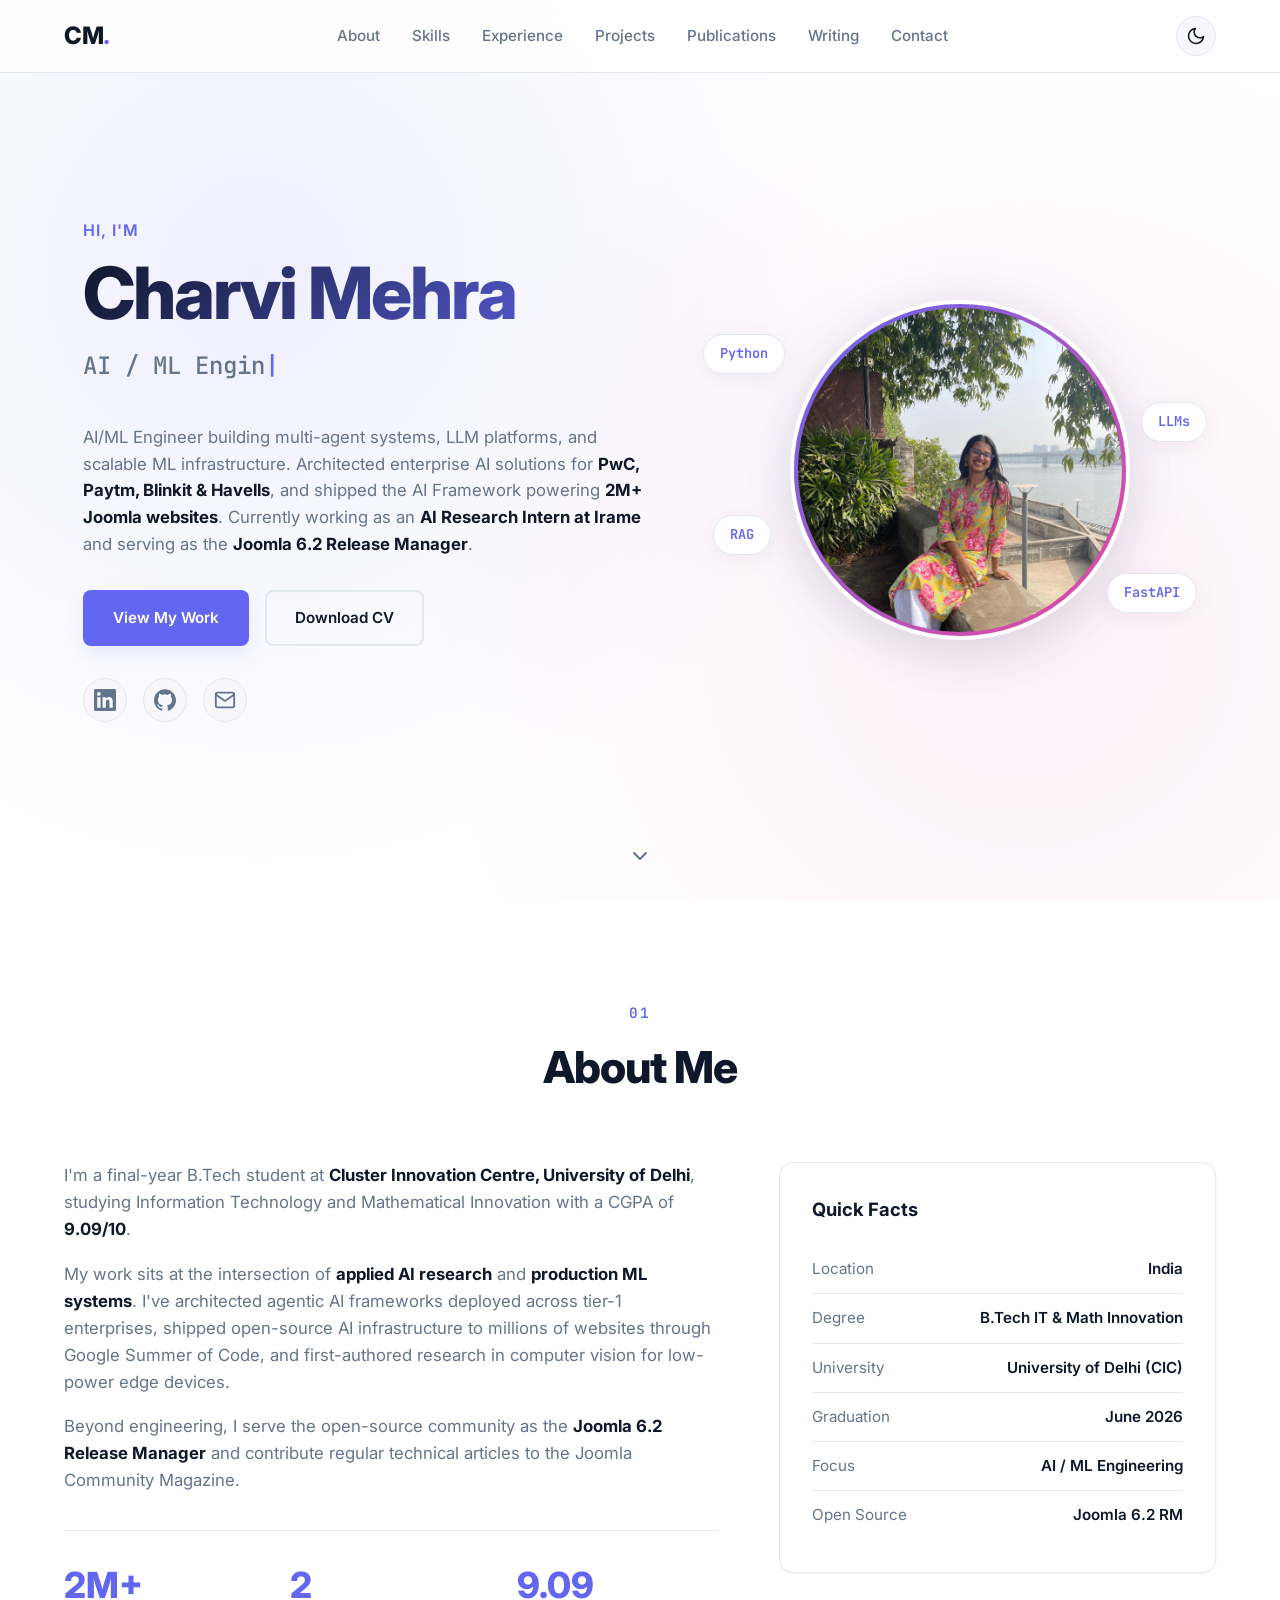
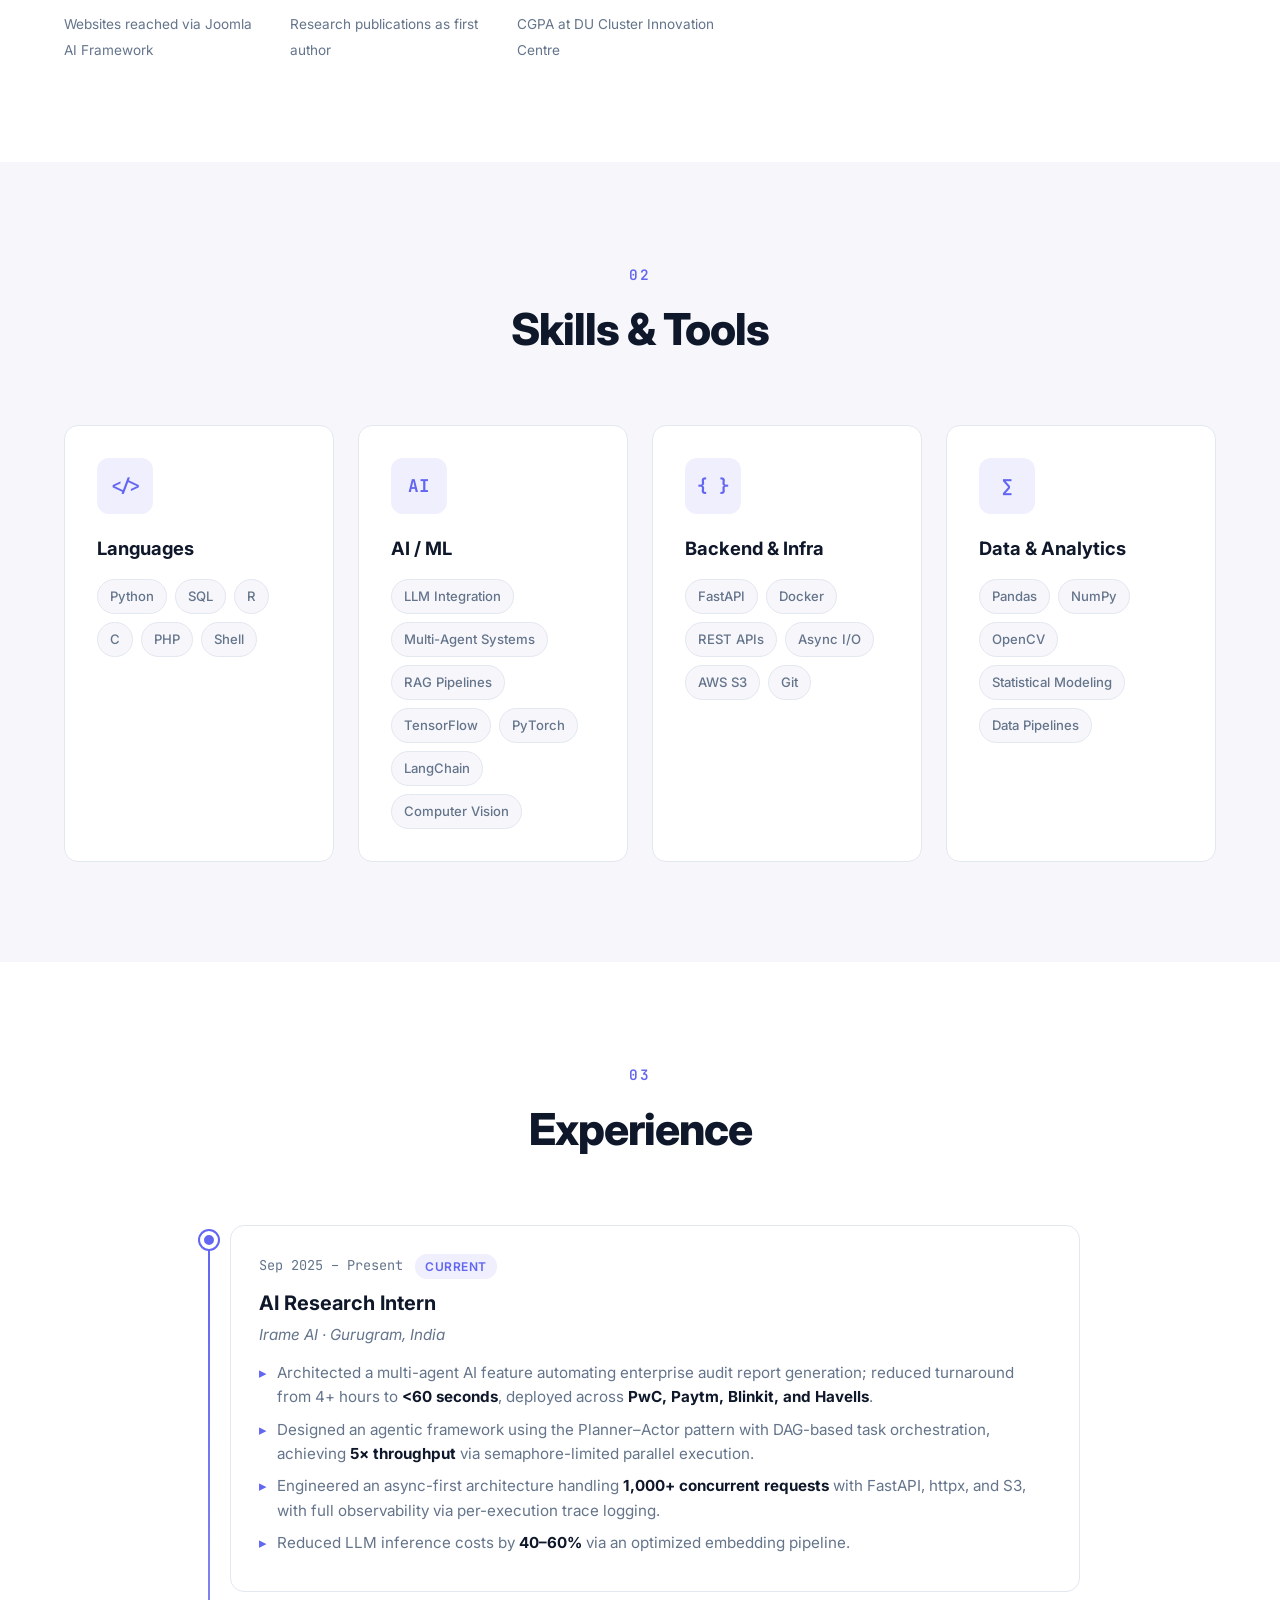
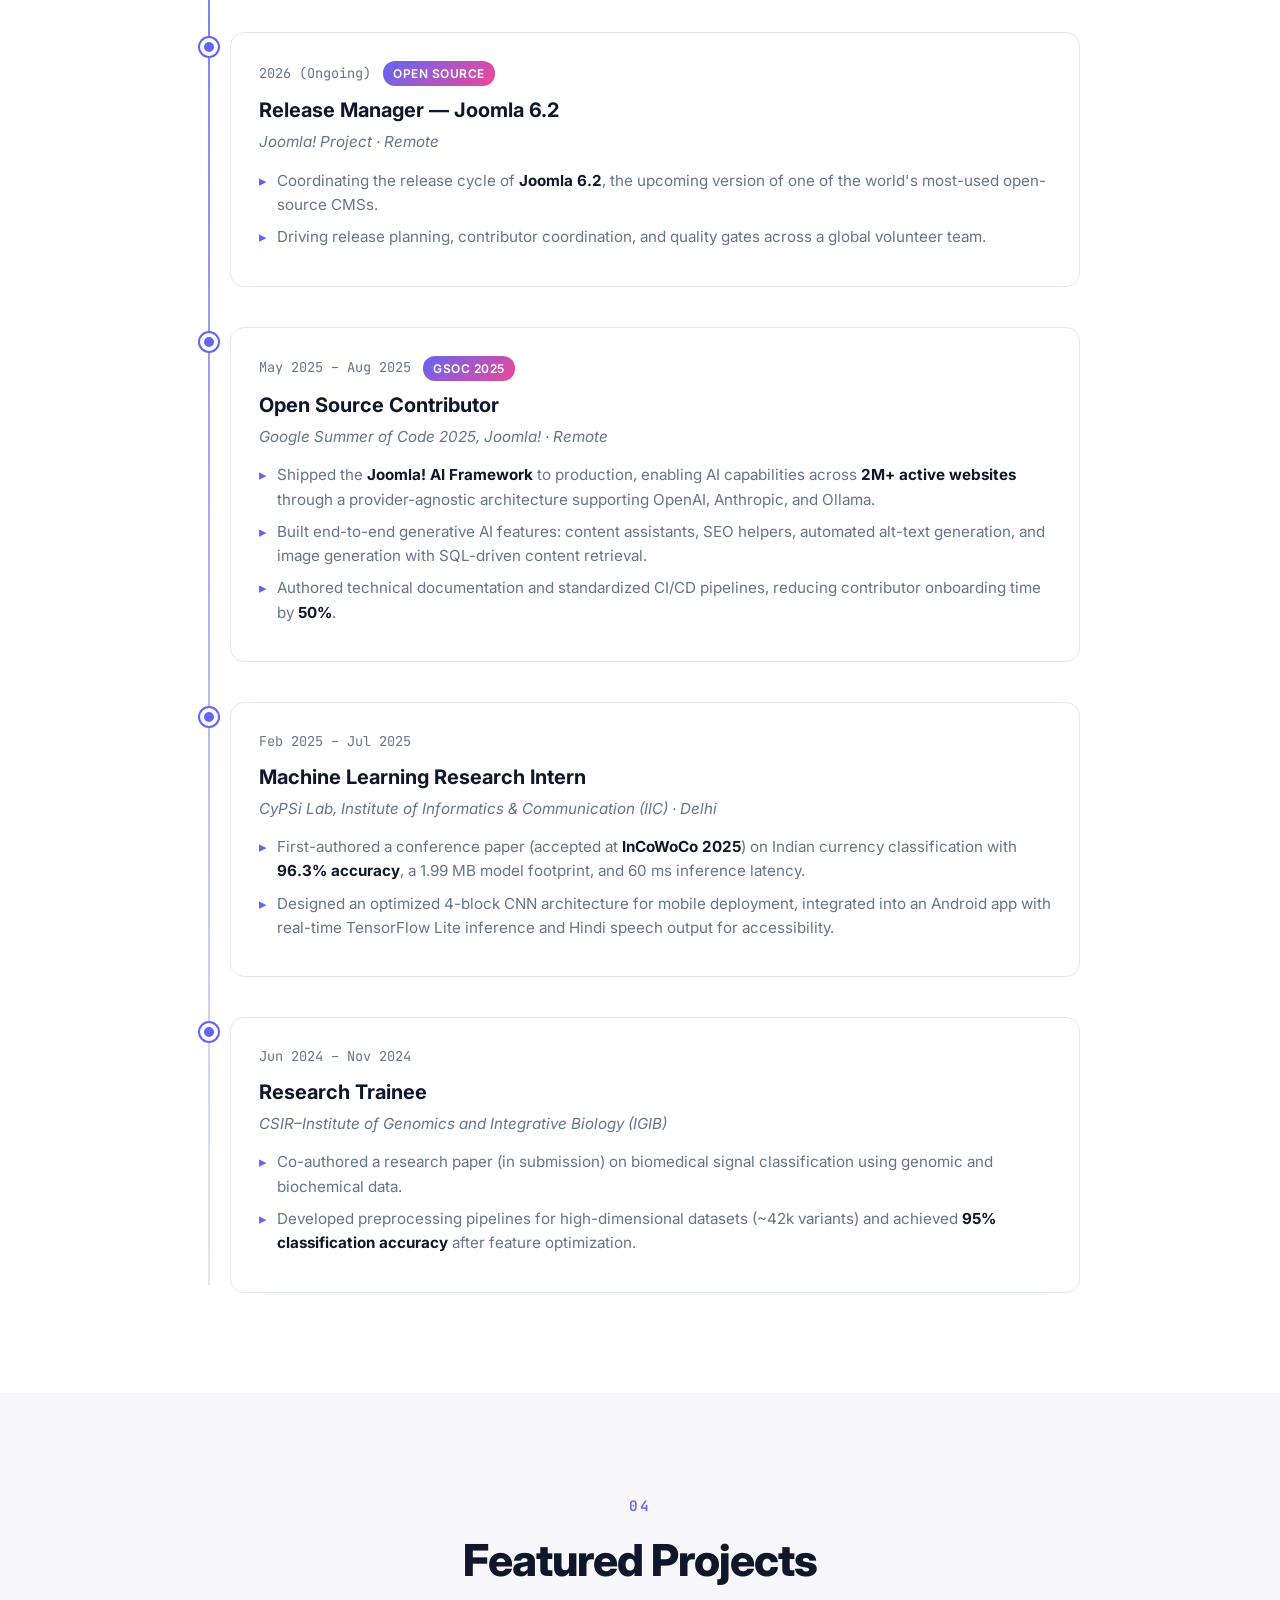
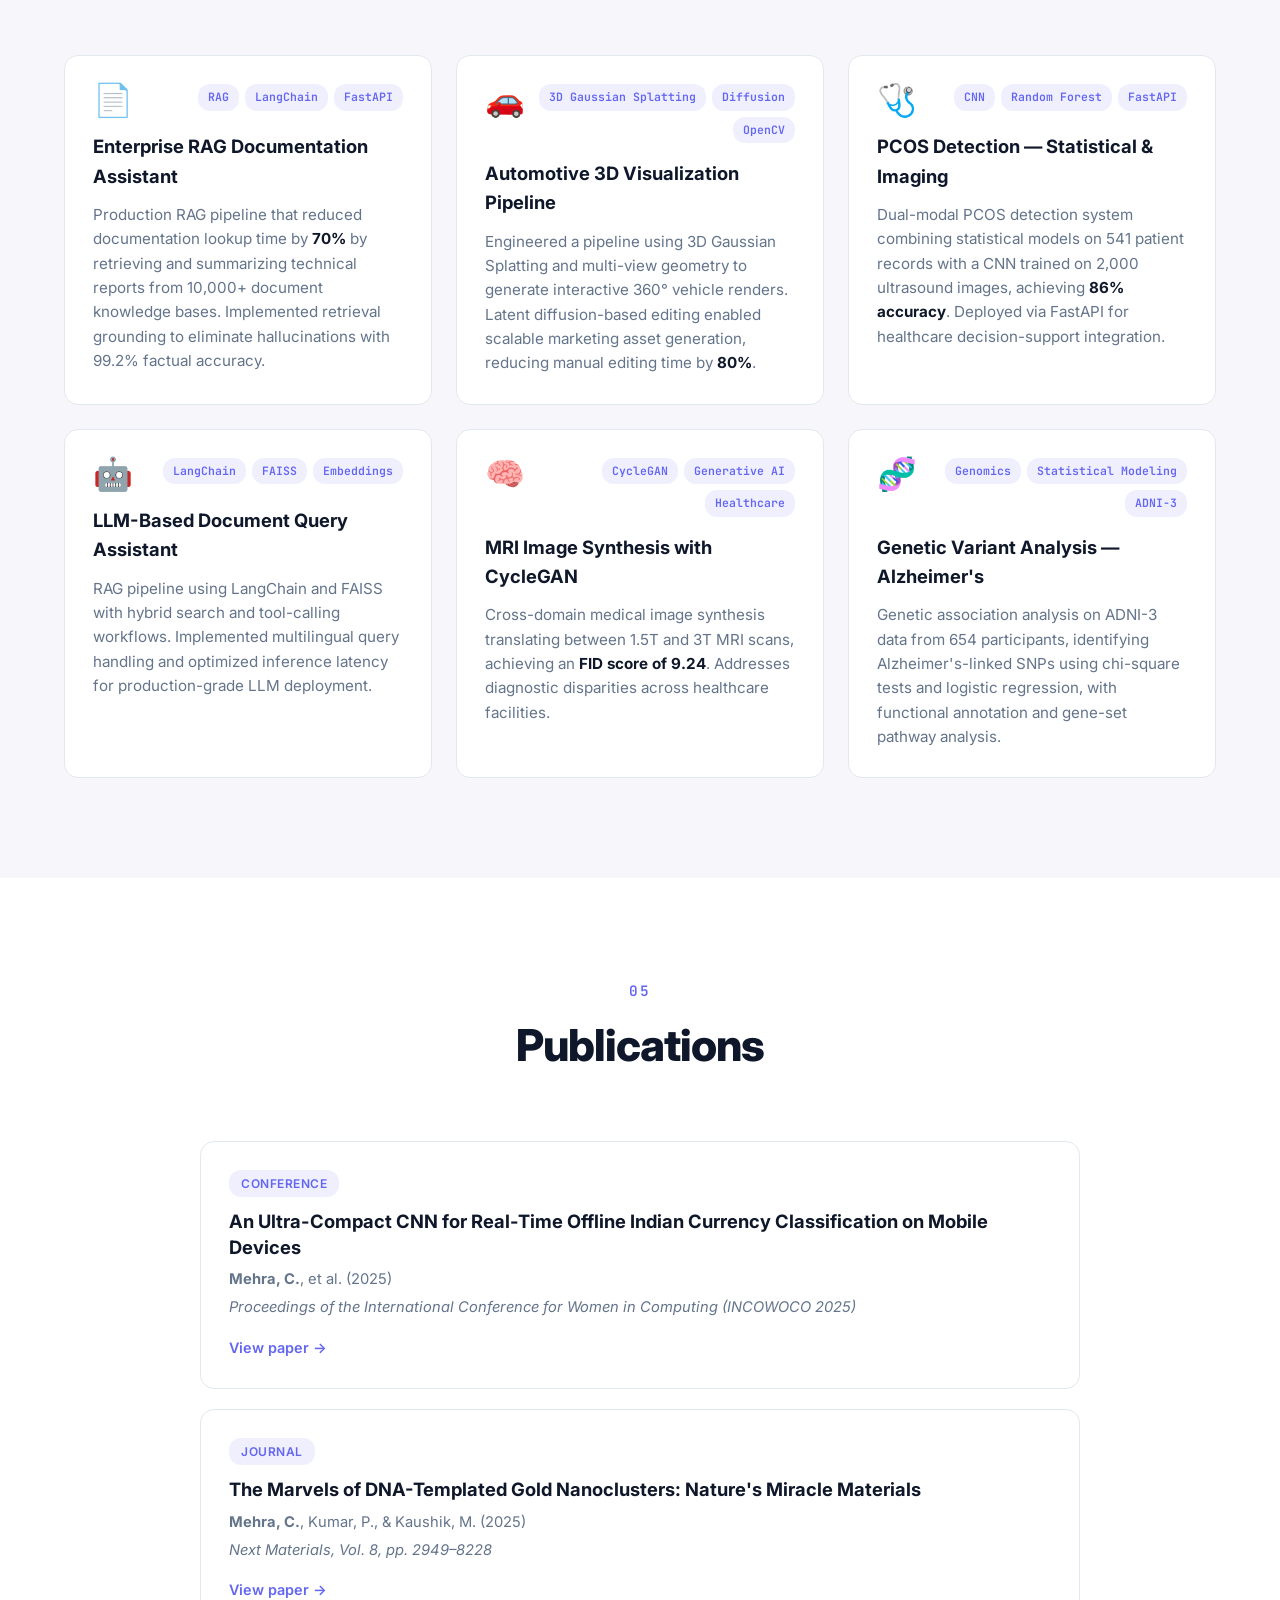
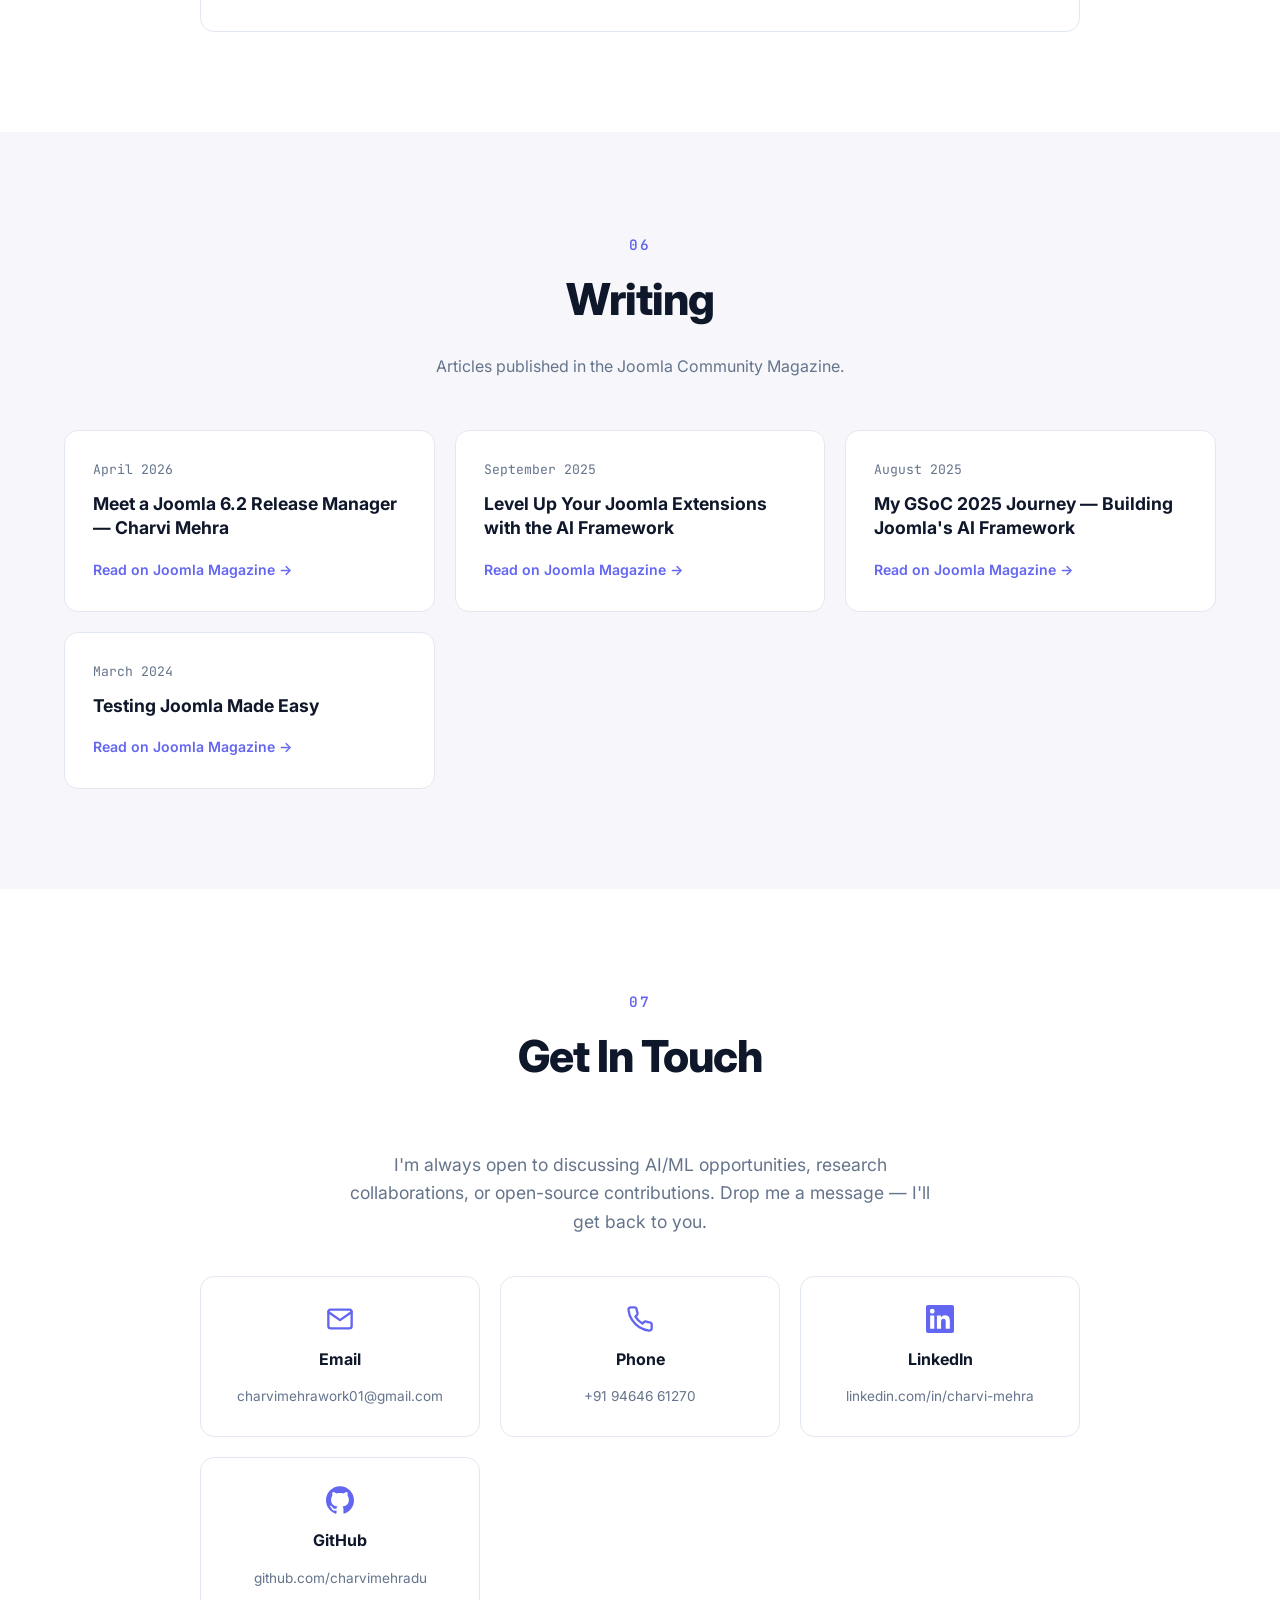
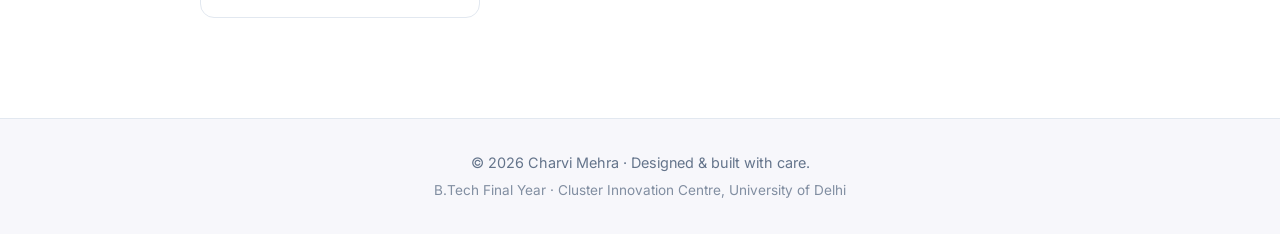
==== commit e9d62e62: "Update hero summary to mention current Irame internship and Joomla 6.2 RM role" ====
--- a/index.html
+++ b/index.html
@@ -49,7 +49,8 @@
         <p class="hero-summary">
           AI/ML Engineer building multi-agent systems, LLM platforms, and scalable ML infrastructure.
           Architected enterprise AI solutions for <strong>PwC, Paytm, Blinkit & Havells</strong>, and shipped
-          the AI Framework powering <strong>2M+ Joomla websites</strong>. Currently the
+          the AI Framework powering <strong>2M+ Joomla websites</strong>. Currently working as an
+          <strong>AI Research Intern at Irame</strong> and serving as the
           <strong>Joomla 6.2 Release Manager</strong>.
         </p>
         <div class="hero-cta">
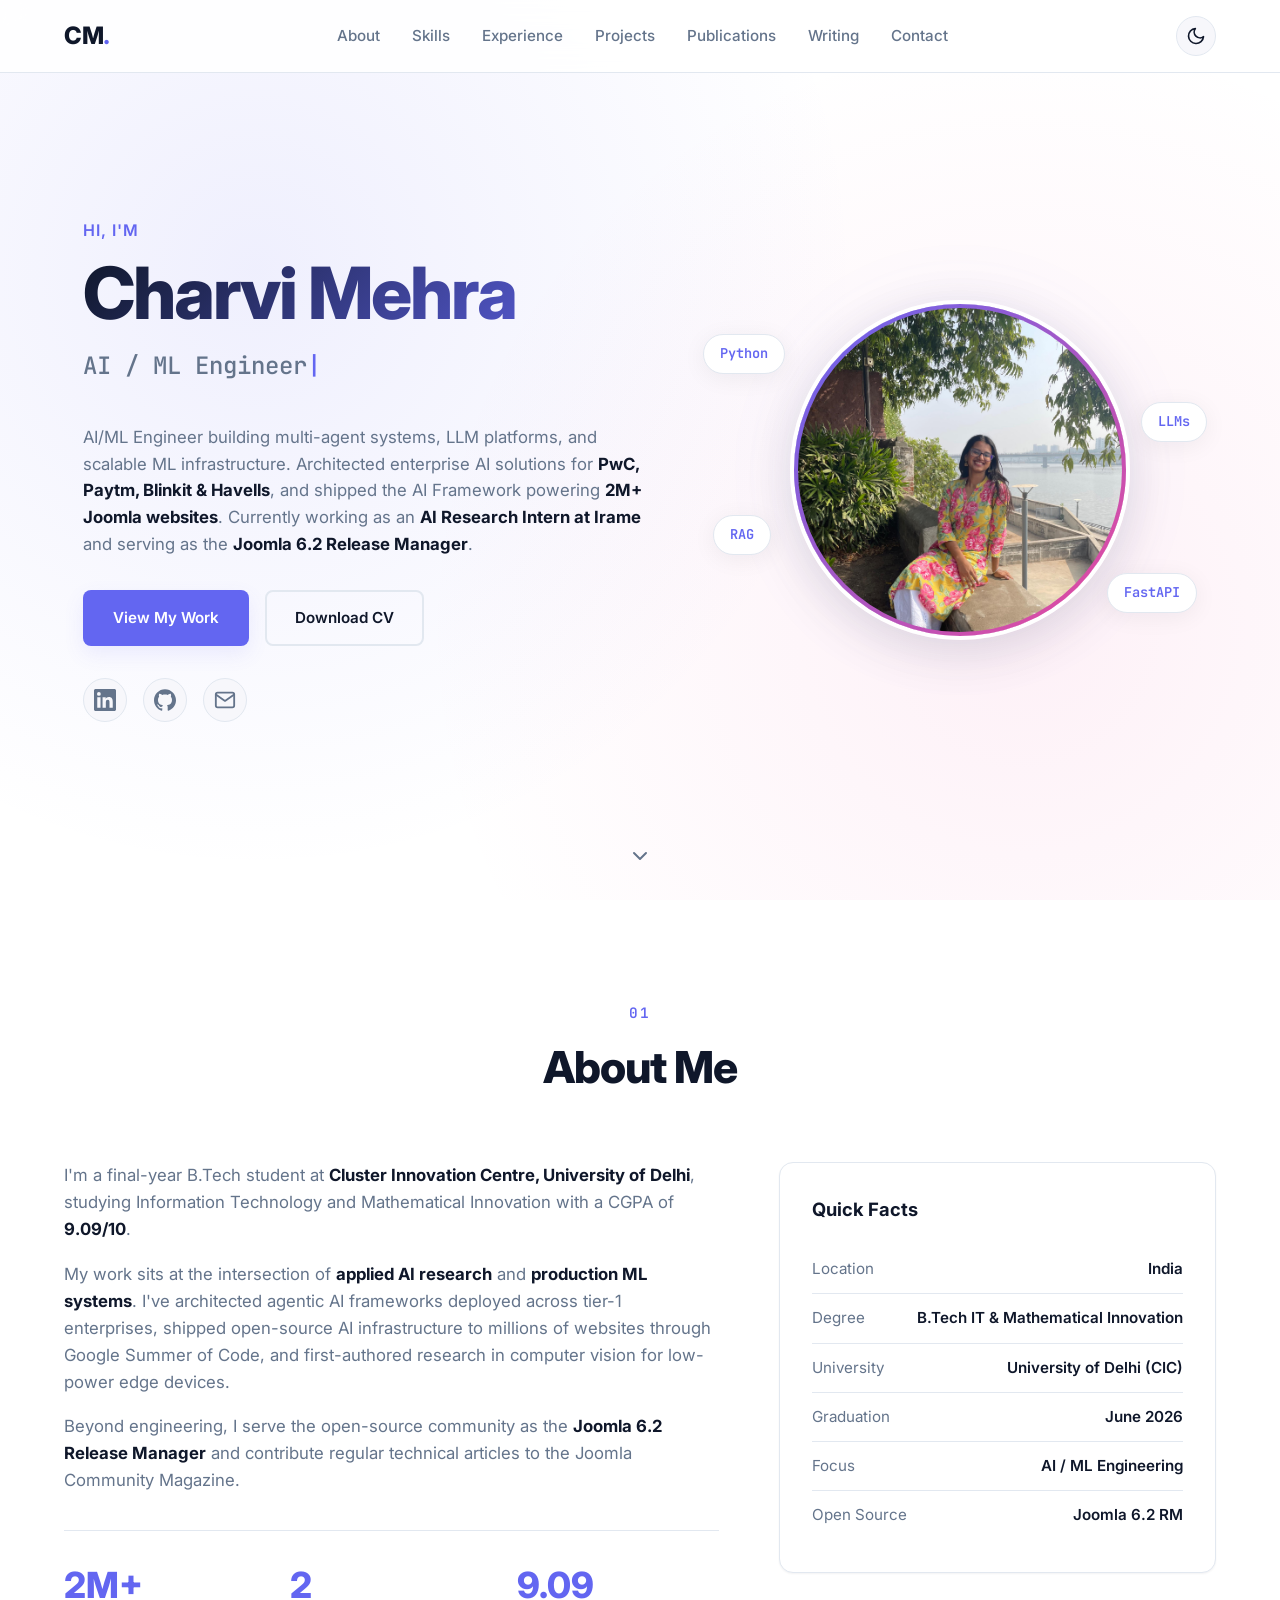
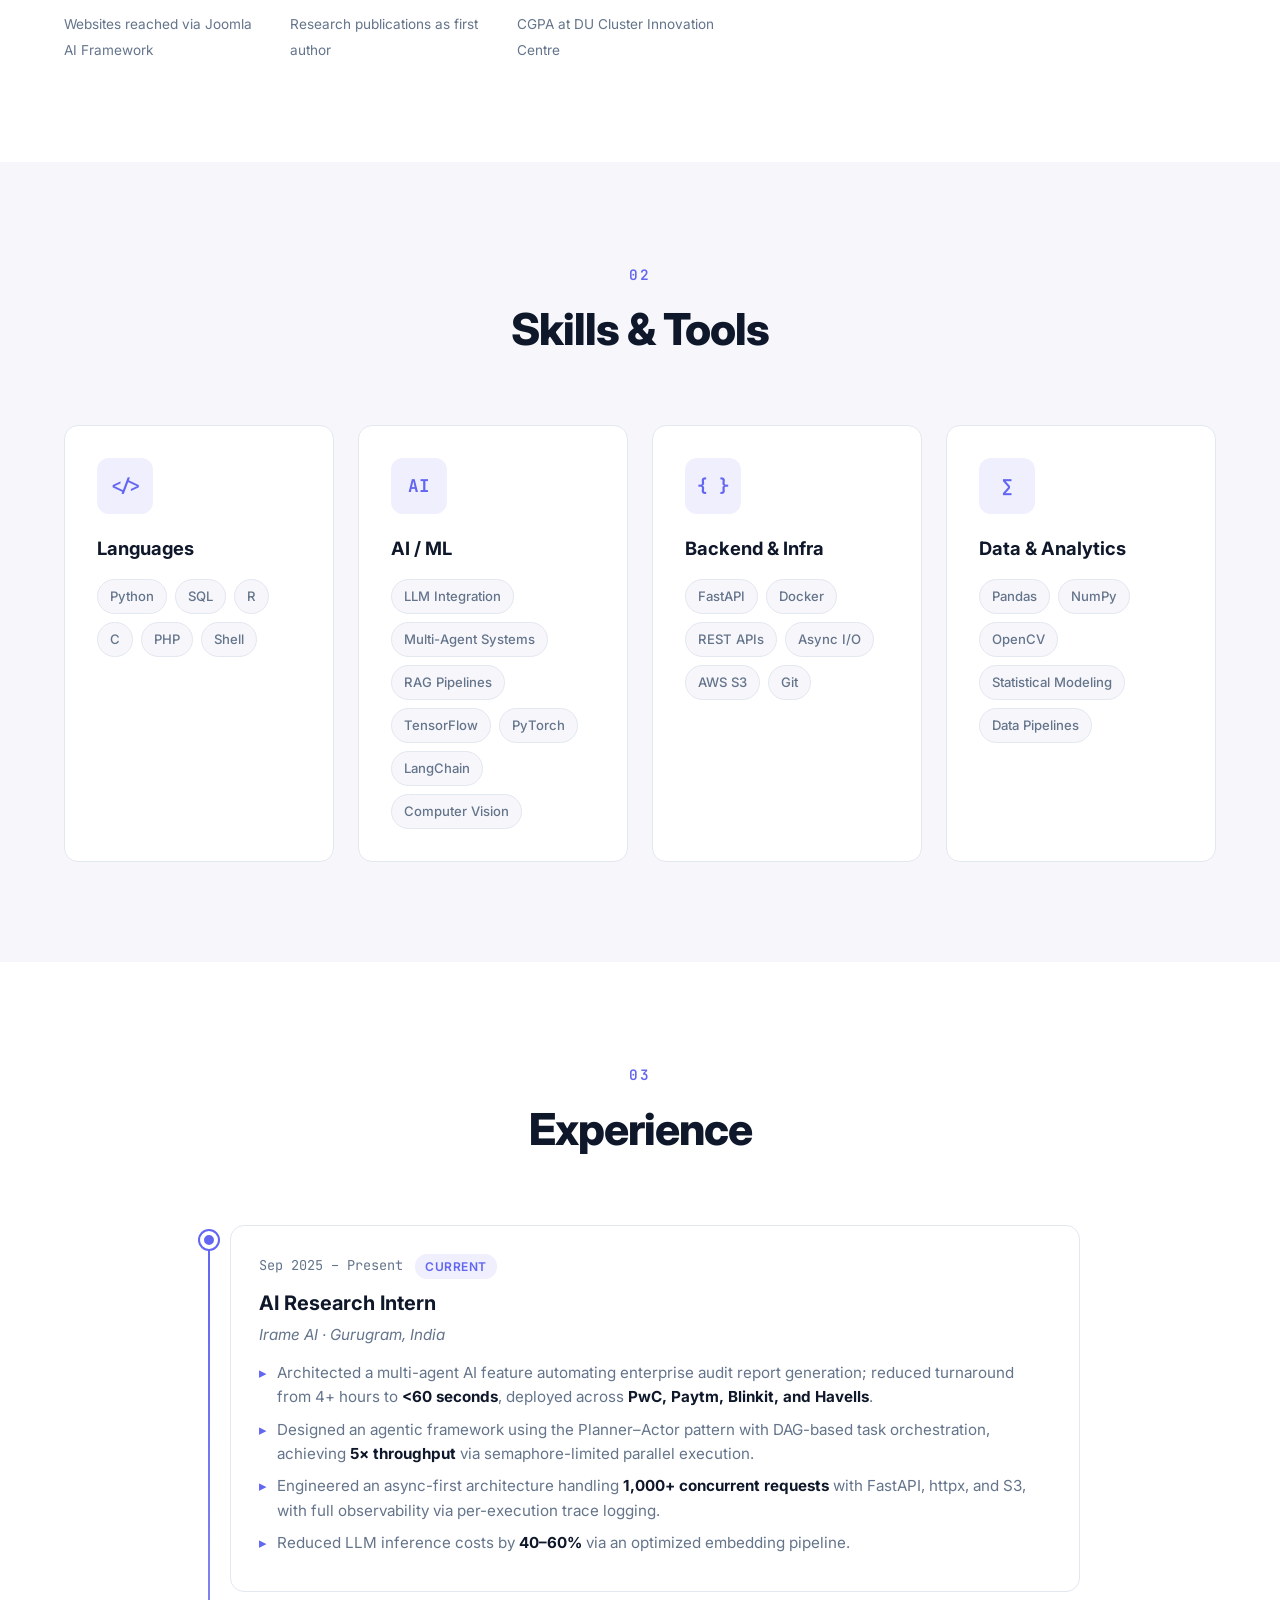
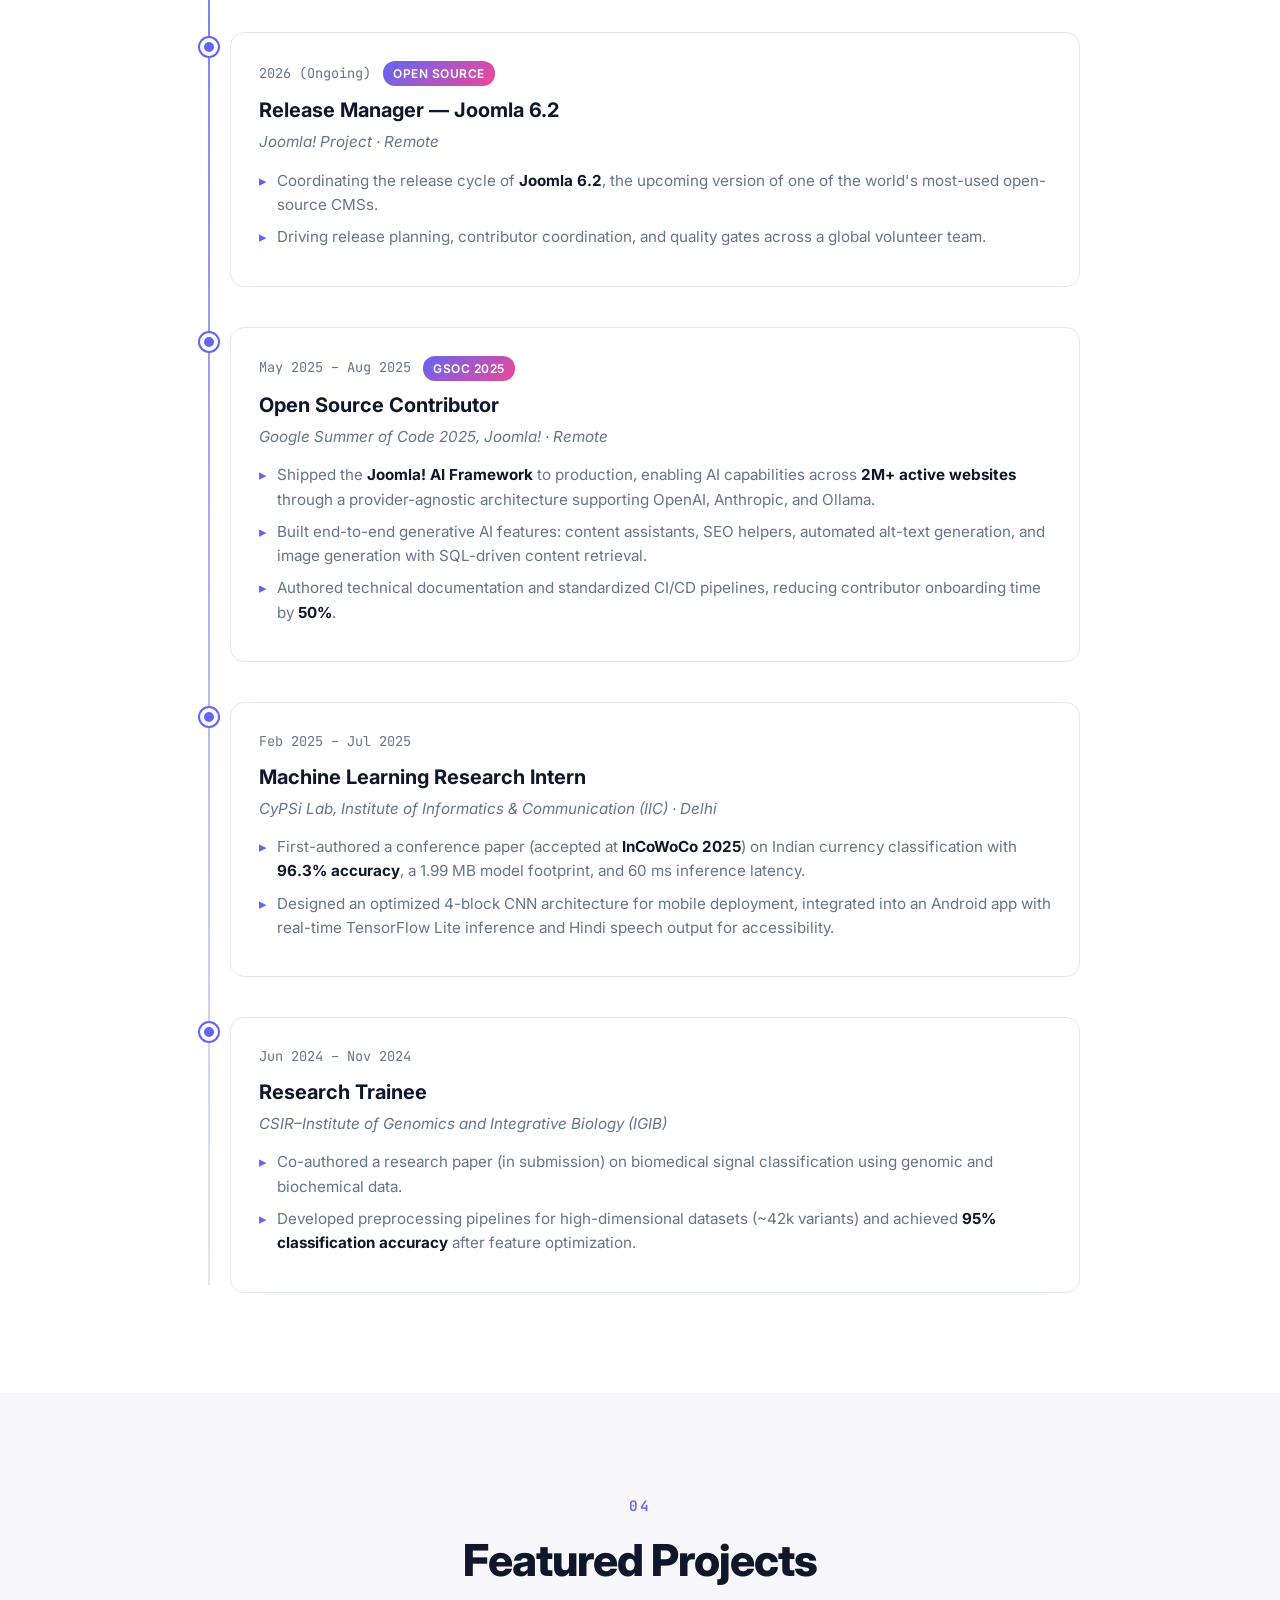
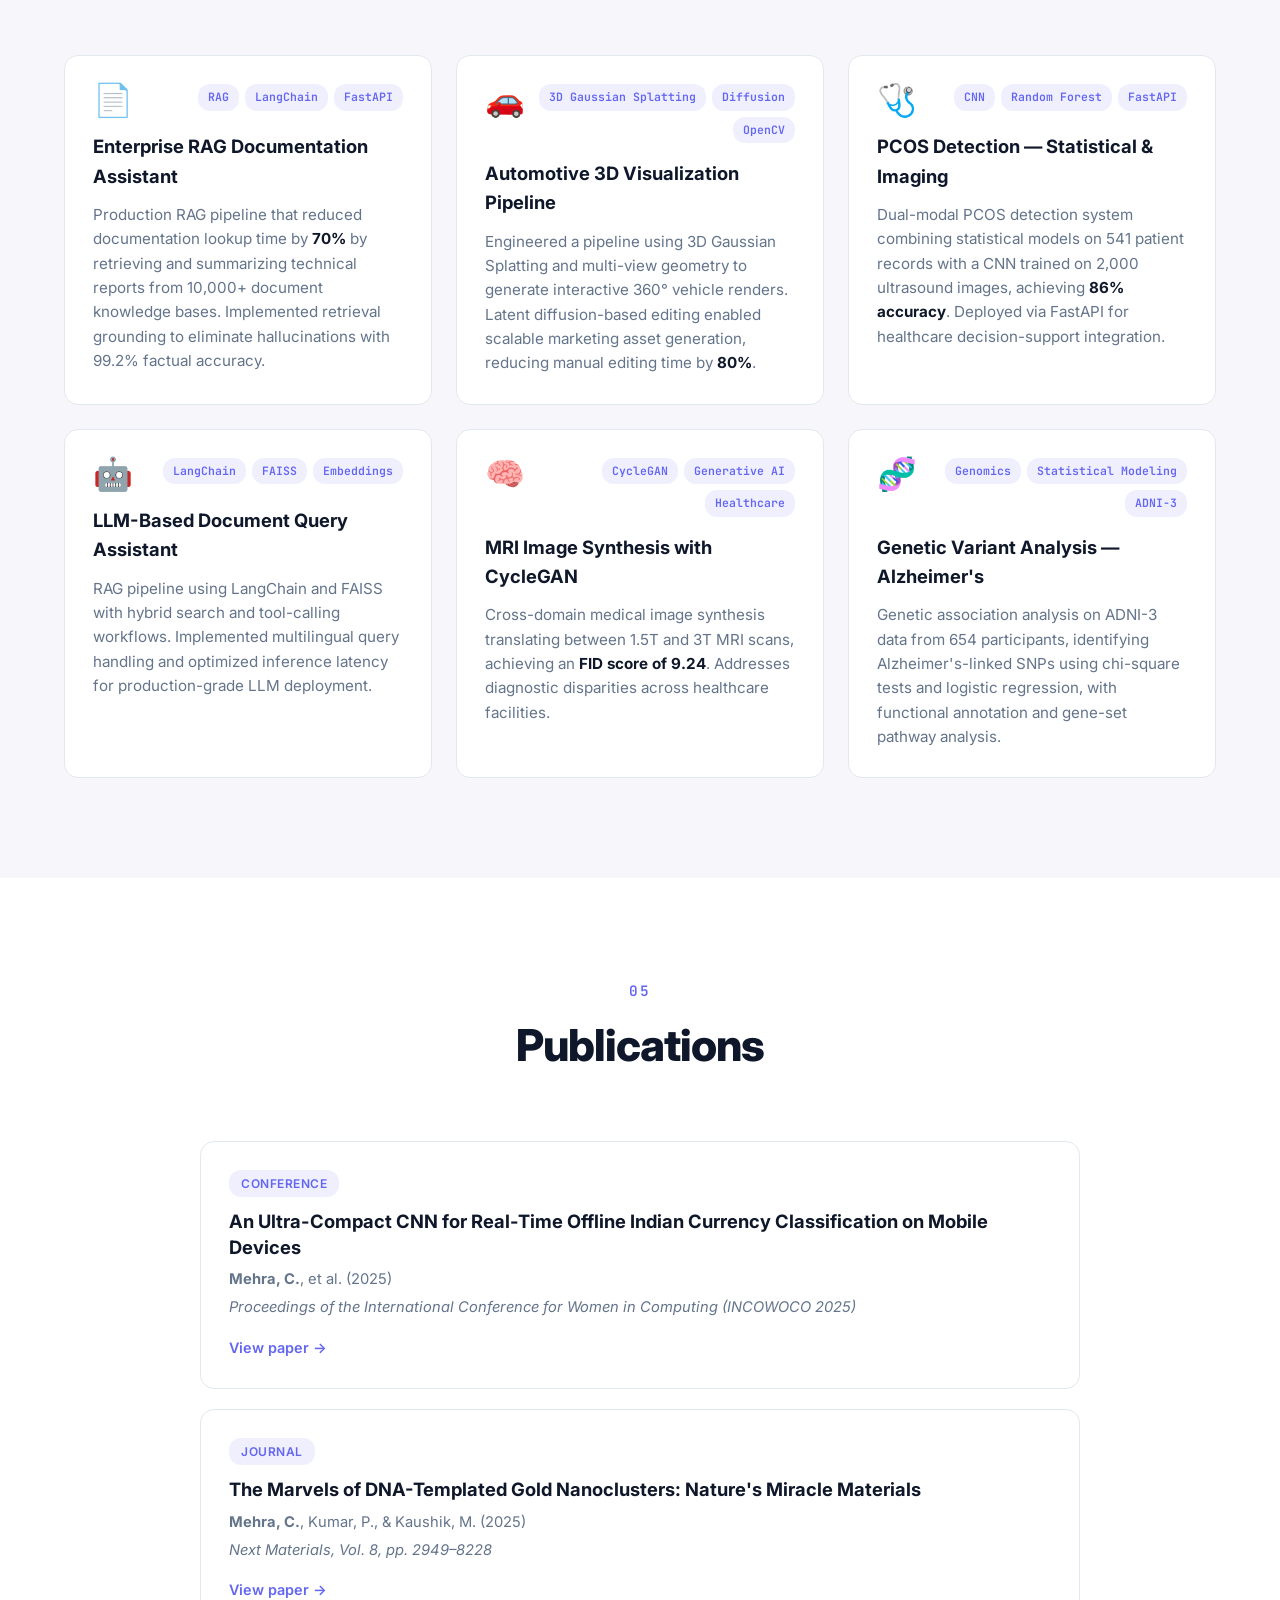
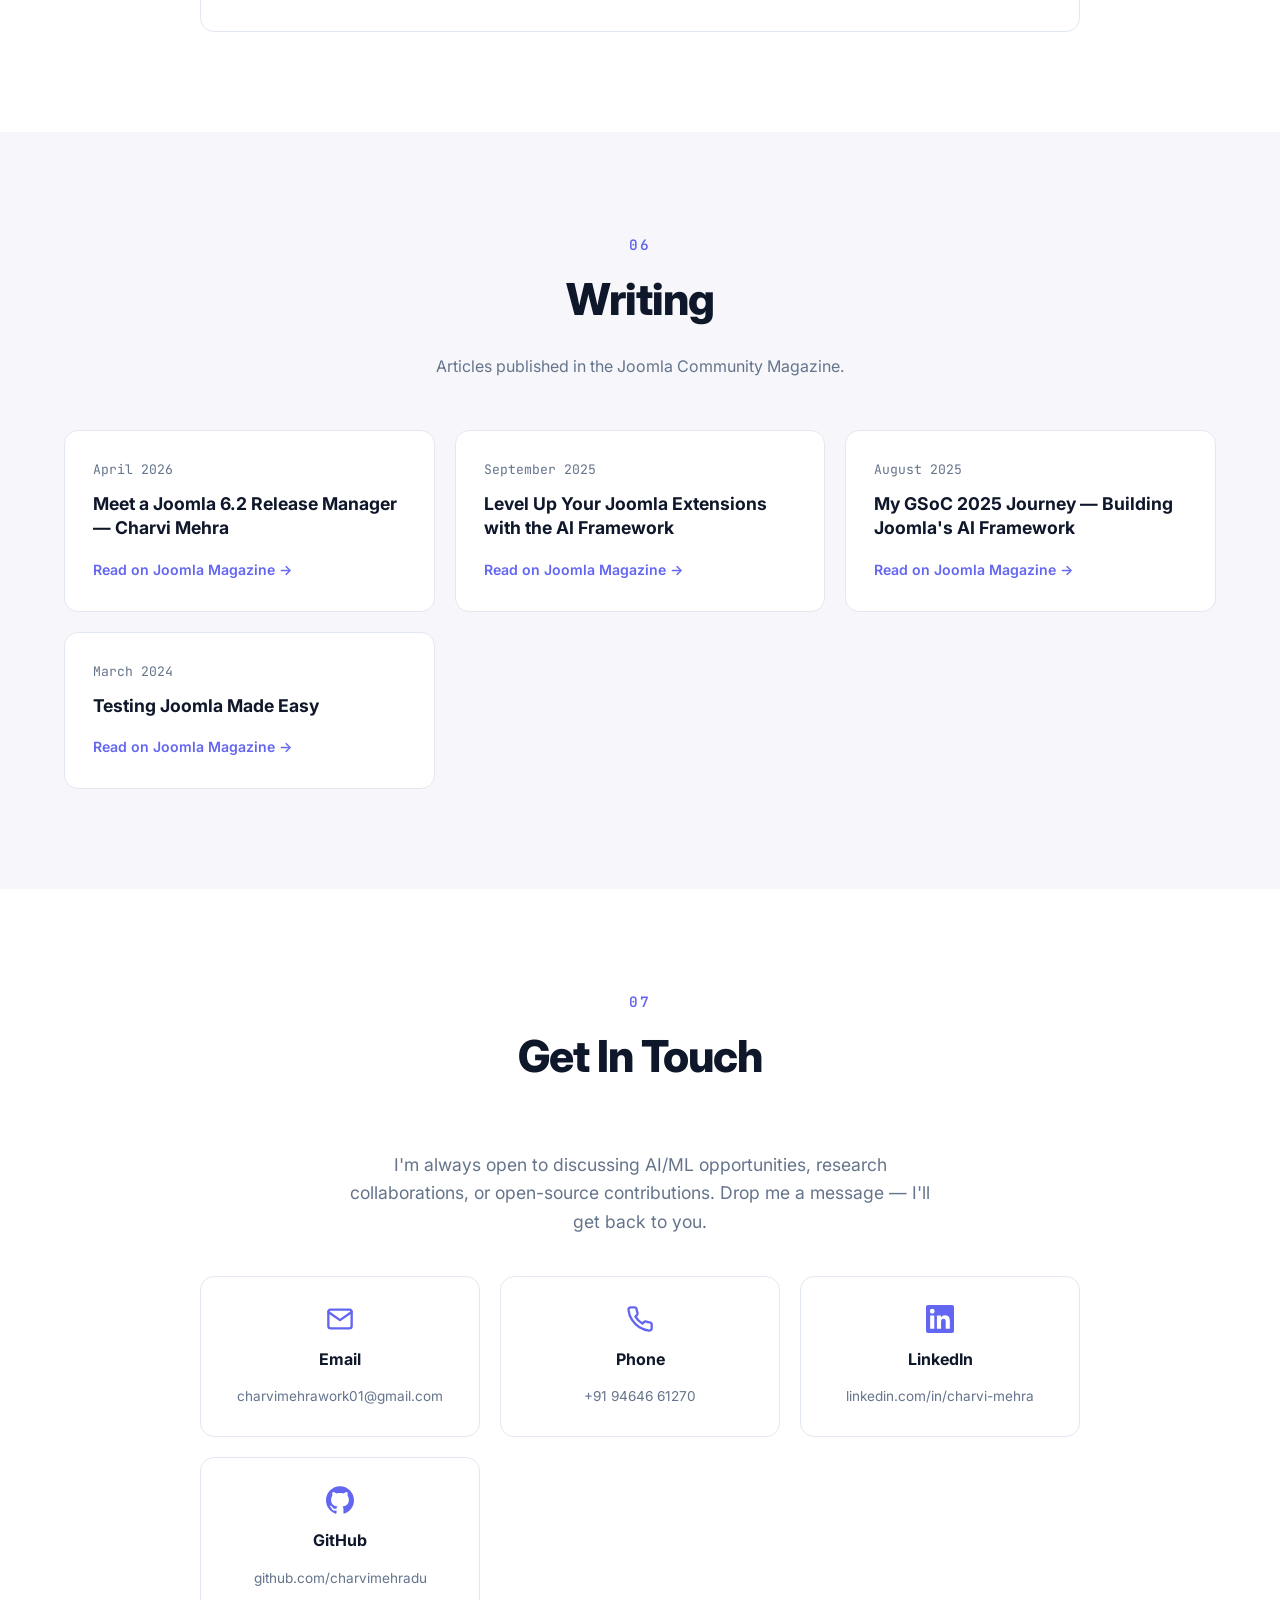
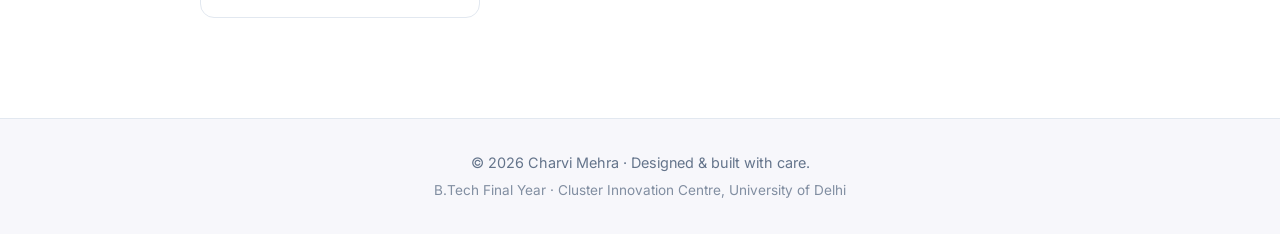
==== commit d84b7601: "Fix degree name: Math Innovation -> Mathematical Innovation" ====
--- a/index.html
+++ b/index.html
@@ -127,7 +127,7 @@
           <h3>Quick Facts</h3>
           <ul class="info-list">
             <li><span>Location</span><strong>India</strong></li>
-            <li><span>Degree</span><strong>B.Tech IT &amp; Math Innovation</strong></li>
+            <li><span>Degree</span><strong>B.Tech IT &amp; Mathematical Innovation</strong></li>
             <li><span>University</span><strong>University of Delhi (CIC)</strong></li>
             <li><span>Graduation</span><strong>June 2026</strong></li>
             <li><span>Focus</span><strong>AI / ML Engineering</strong></li>
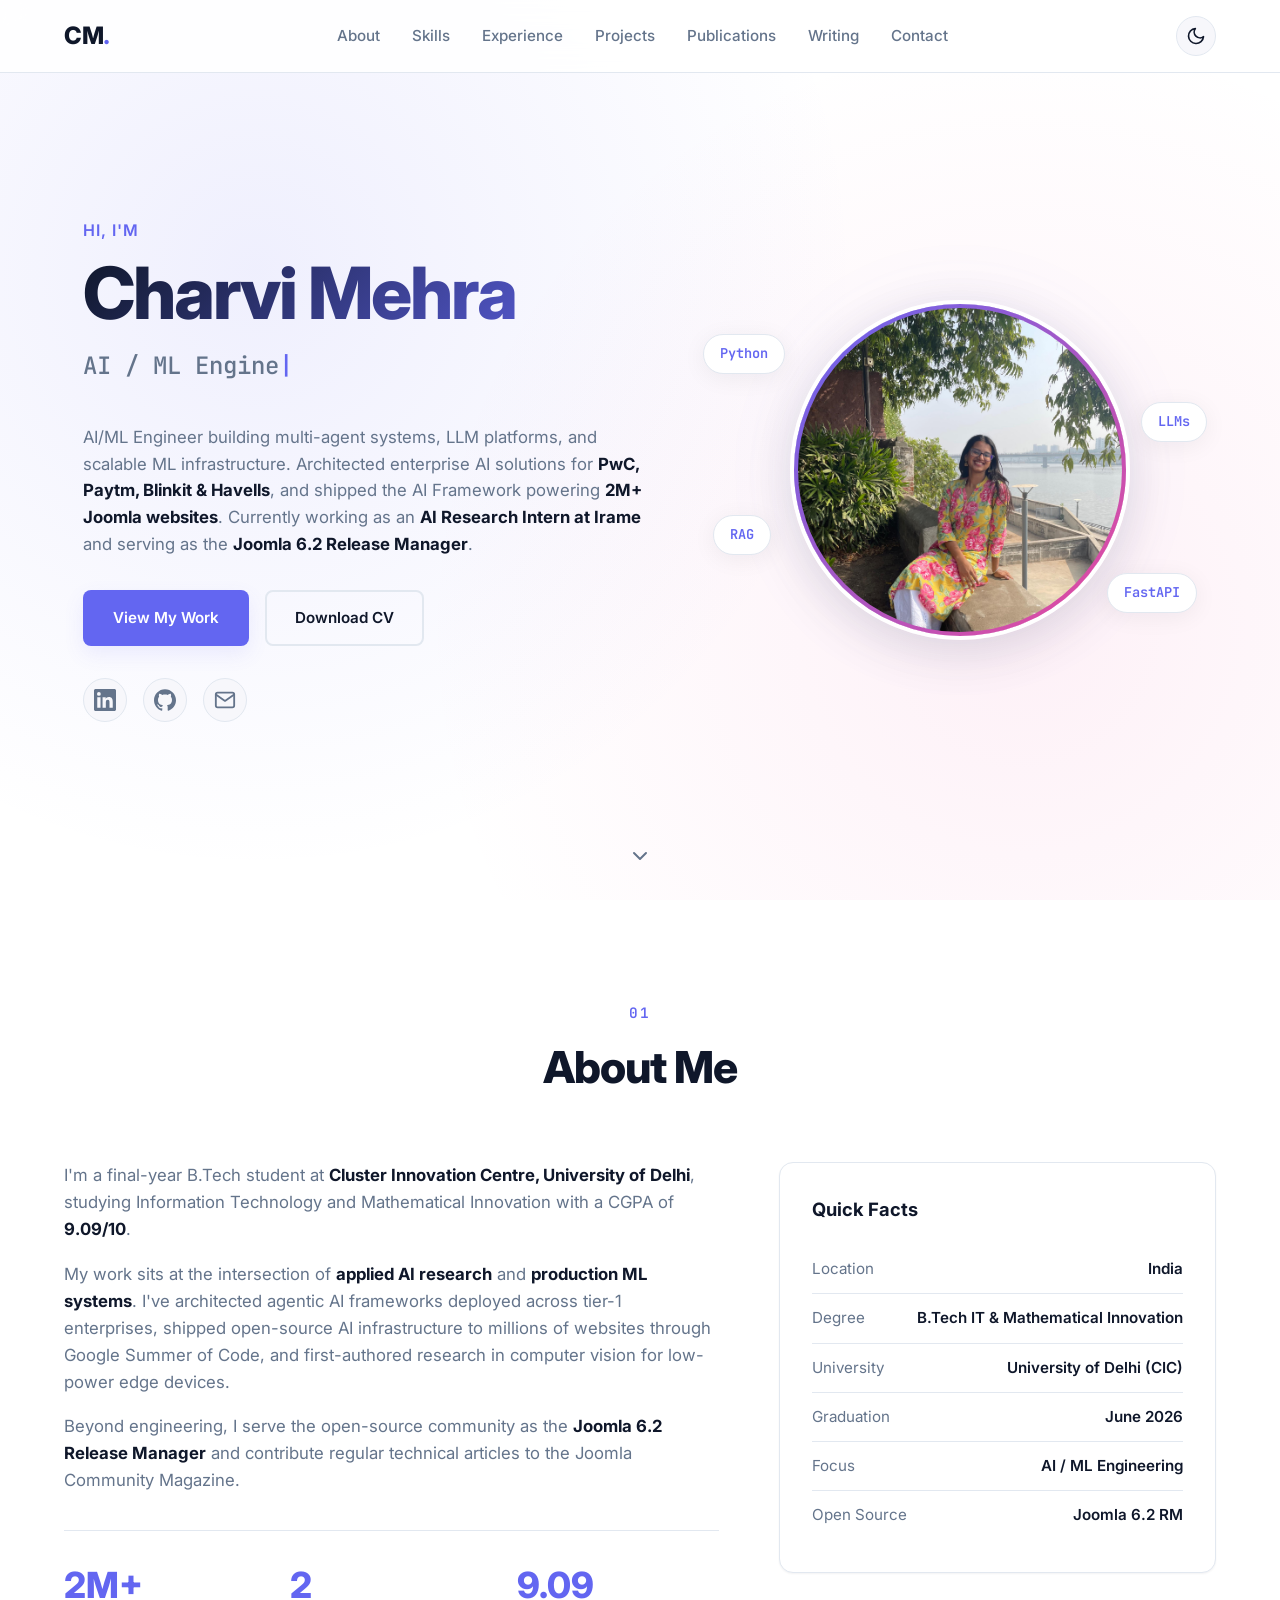
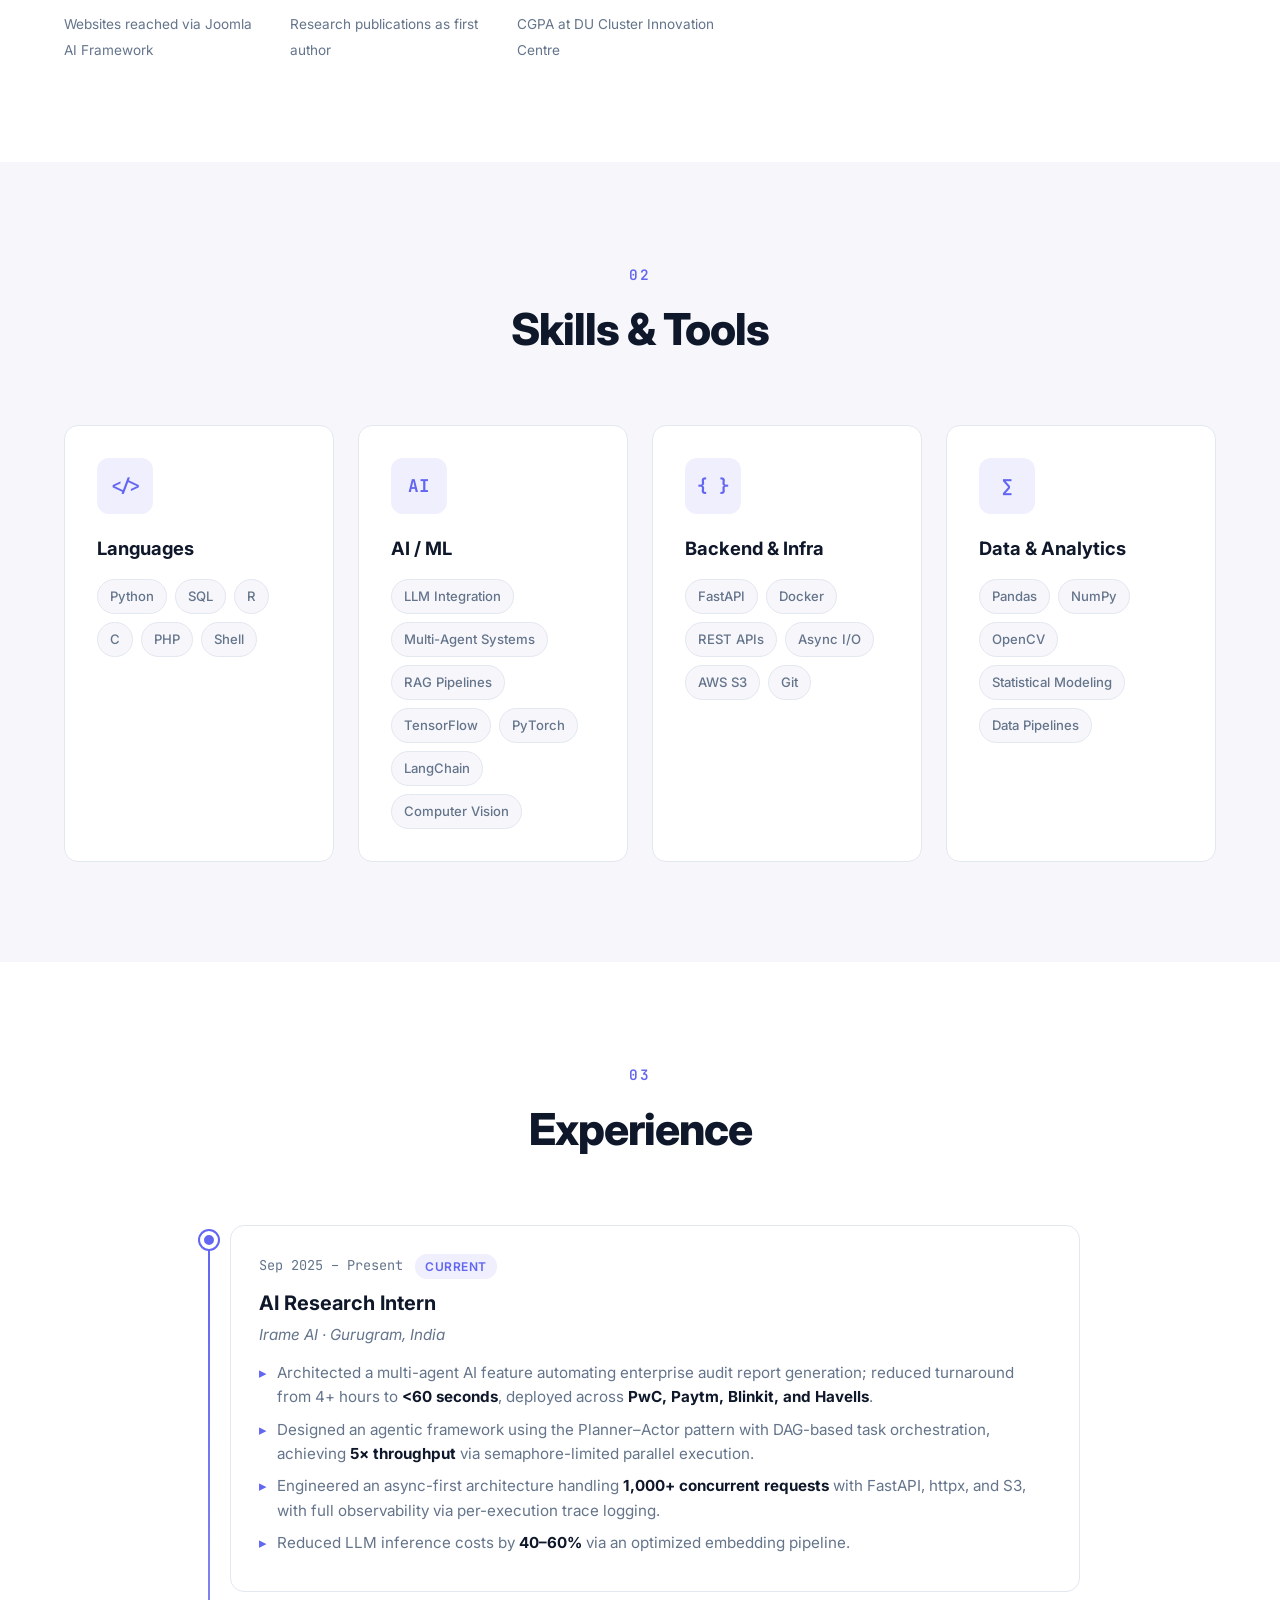
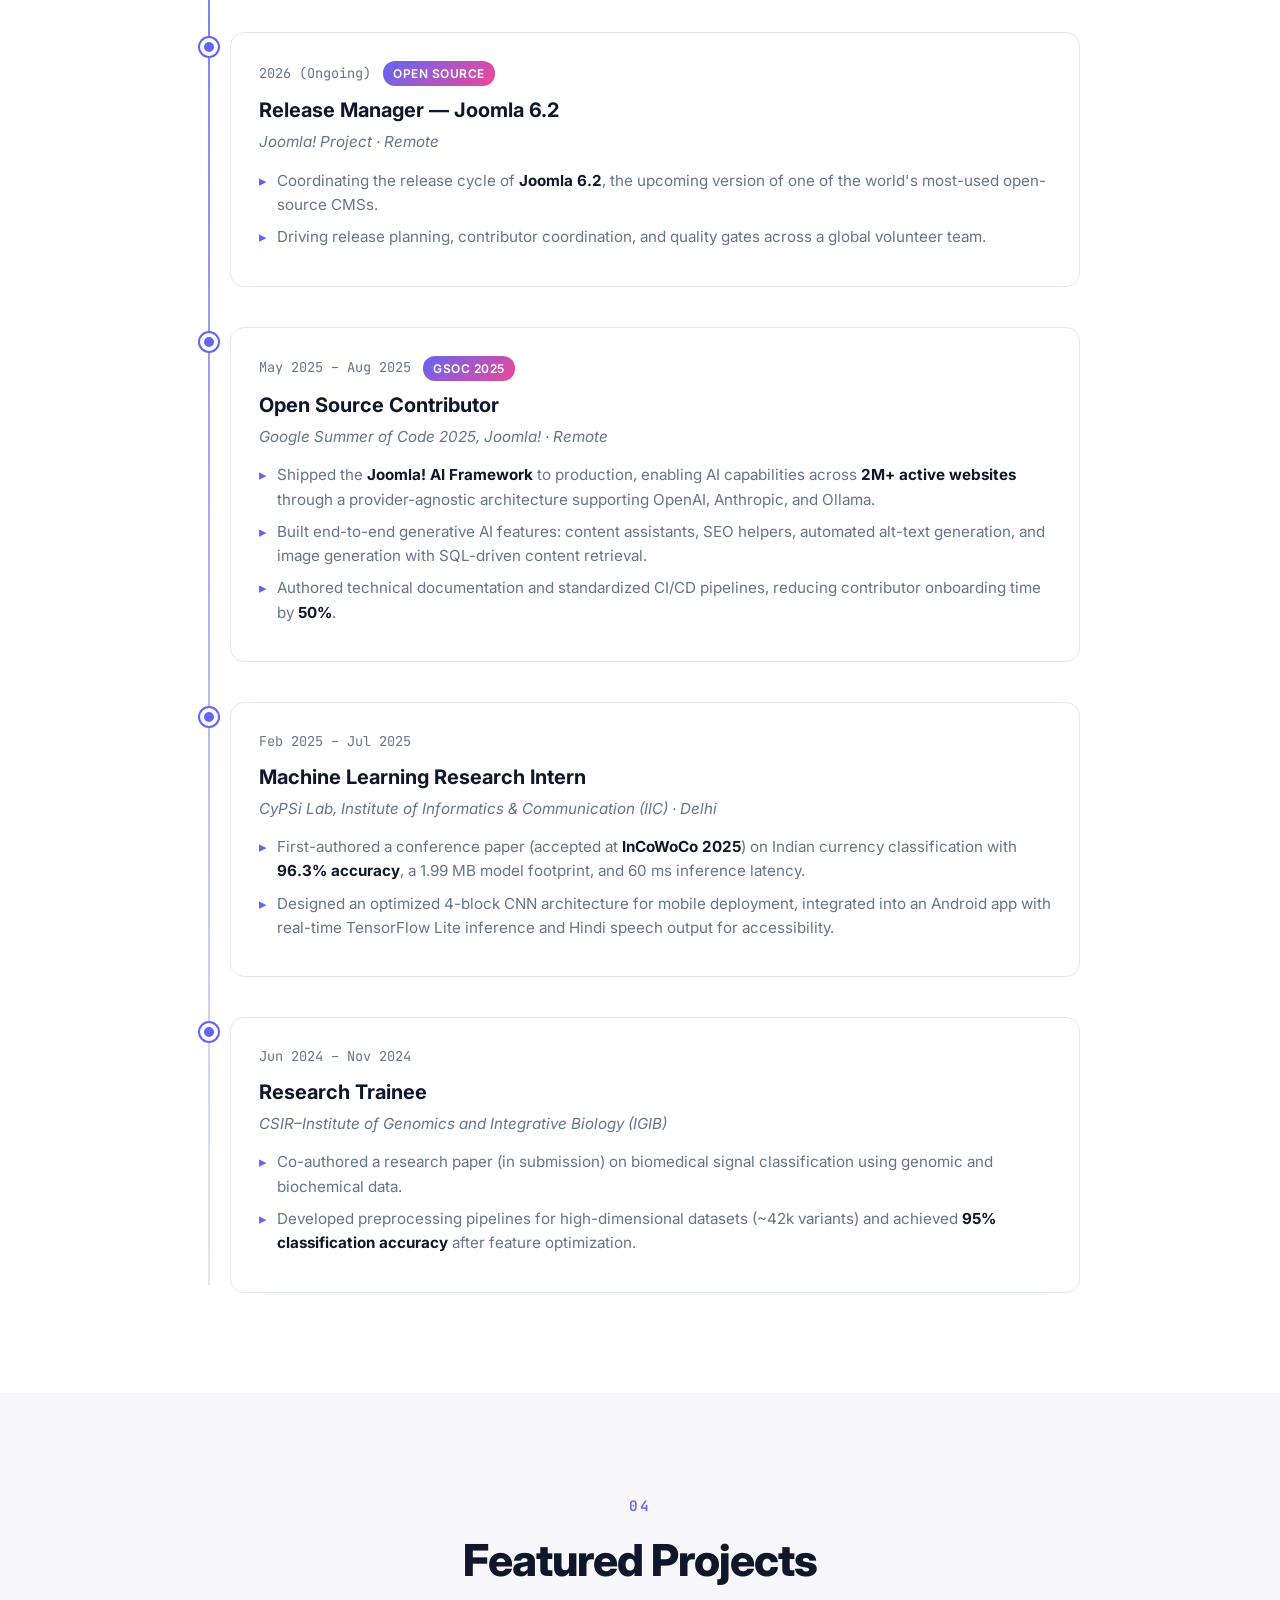
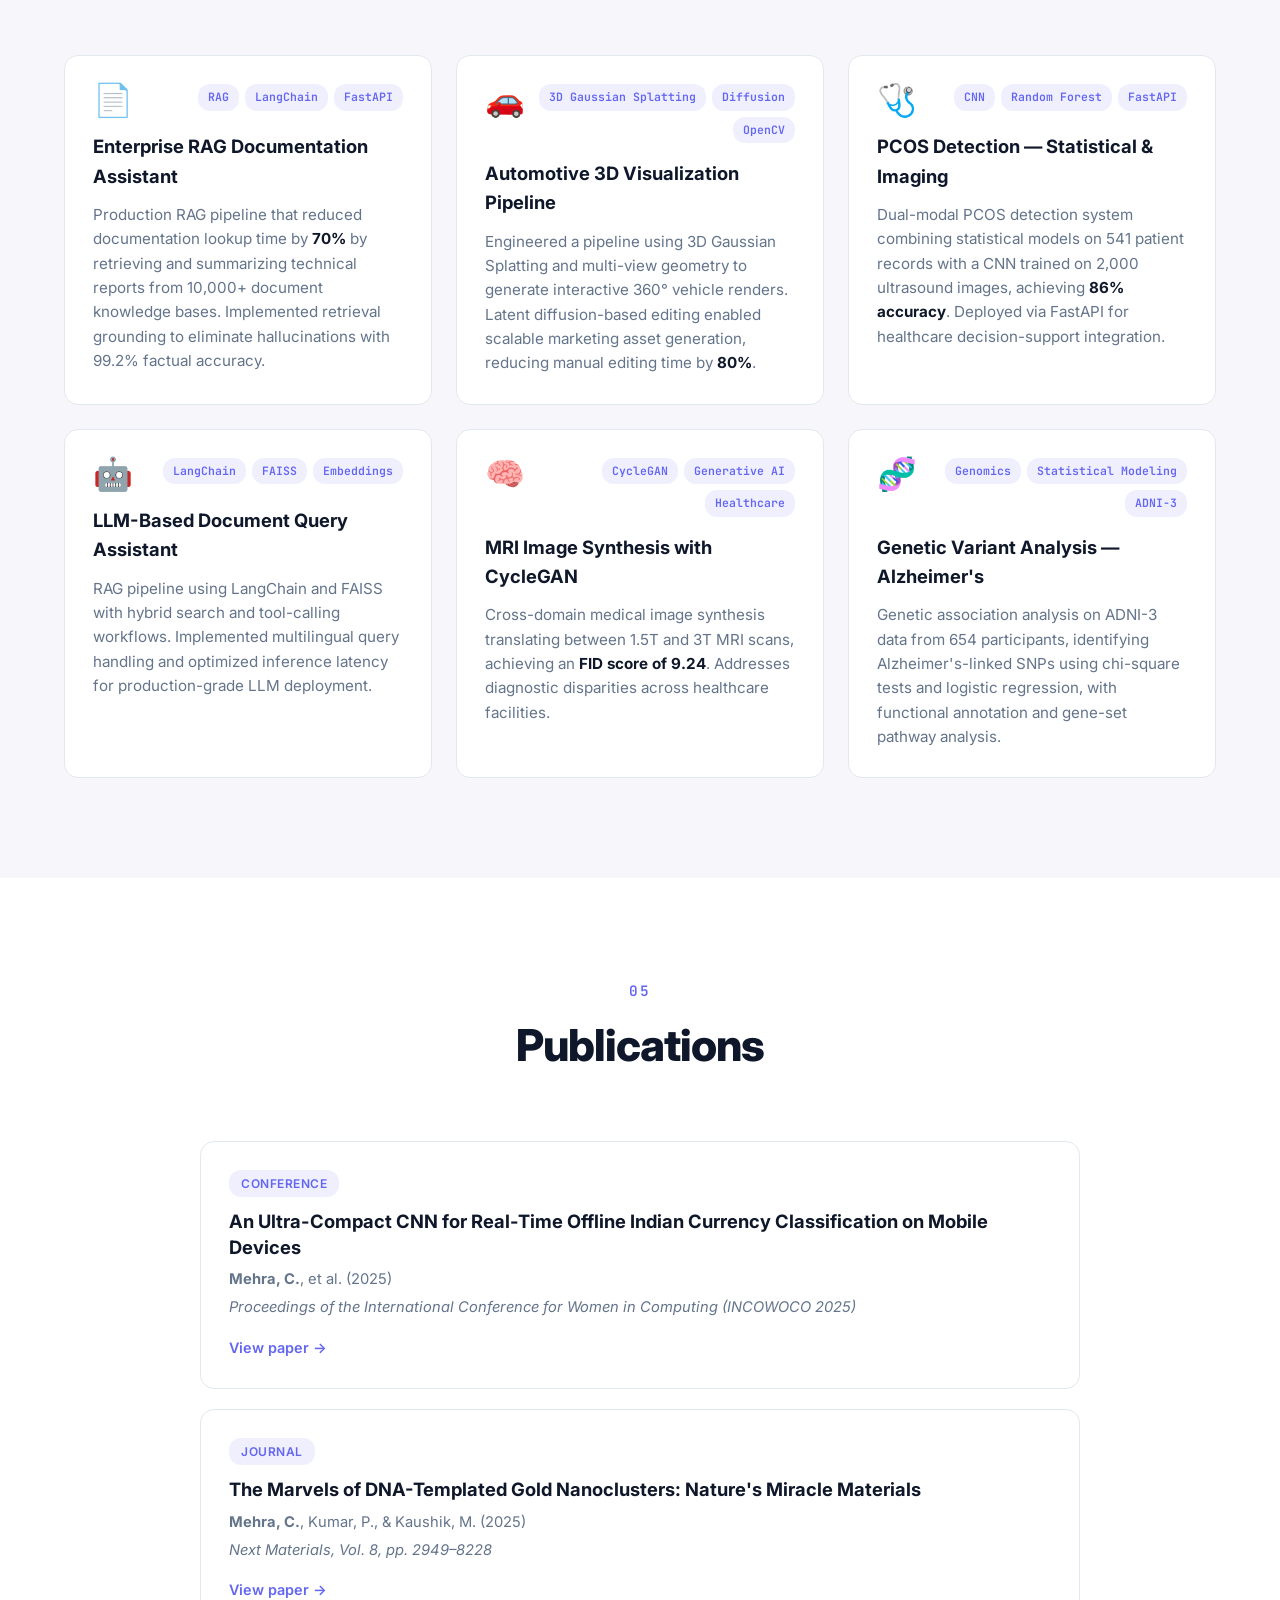
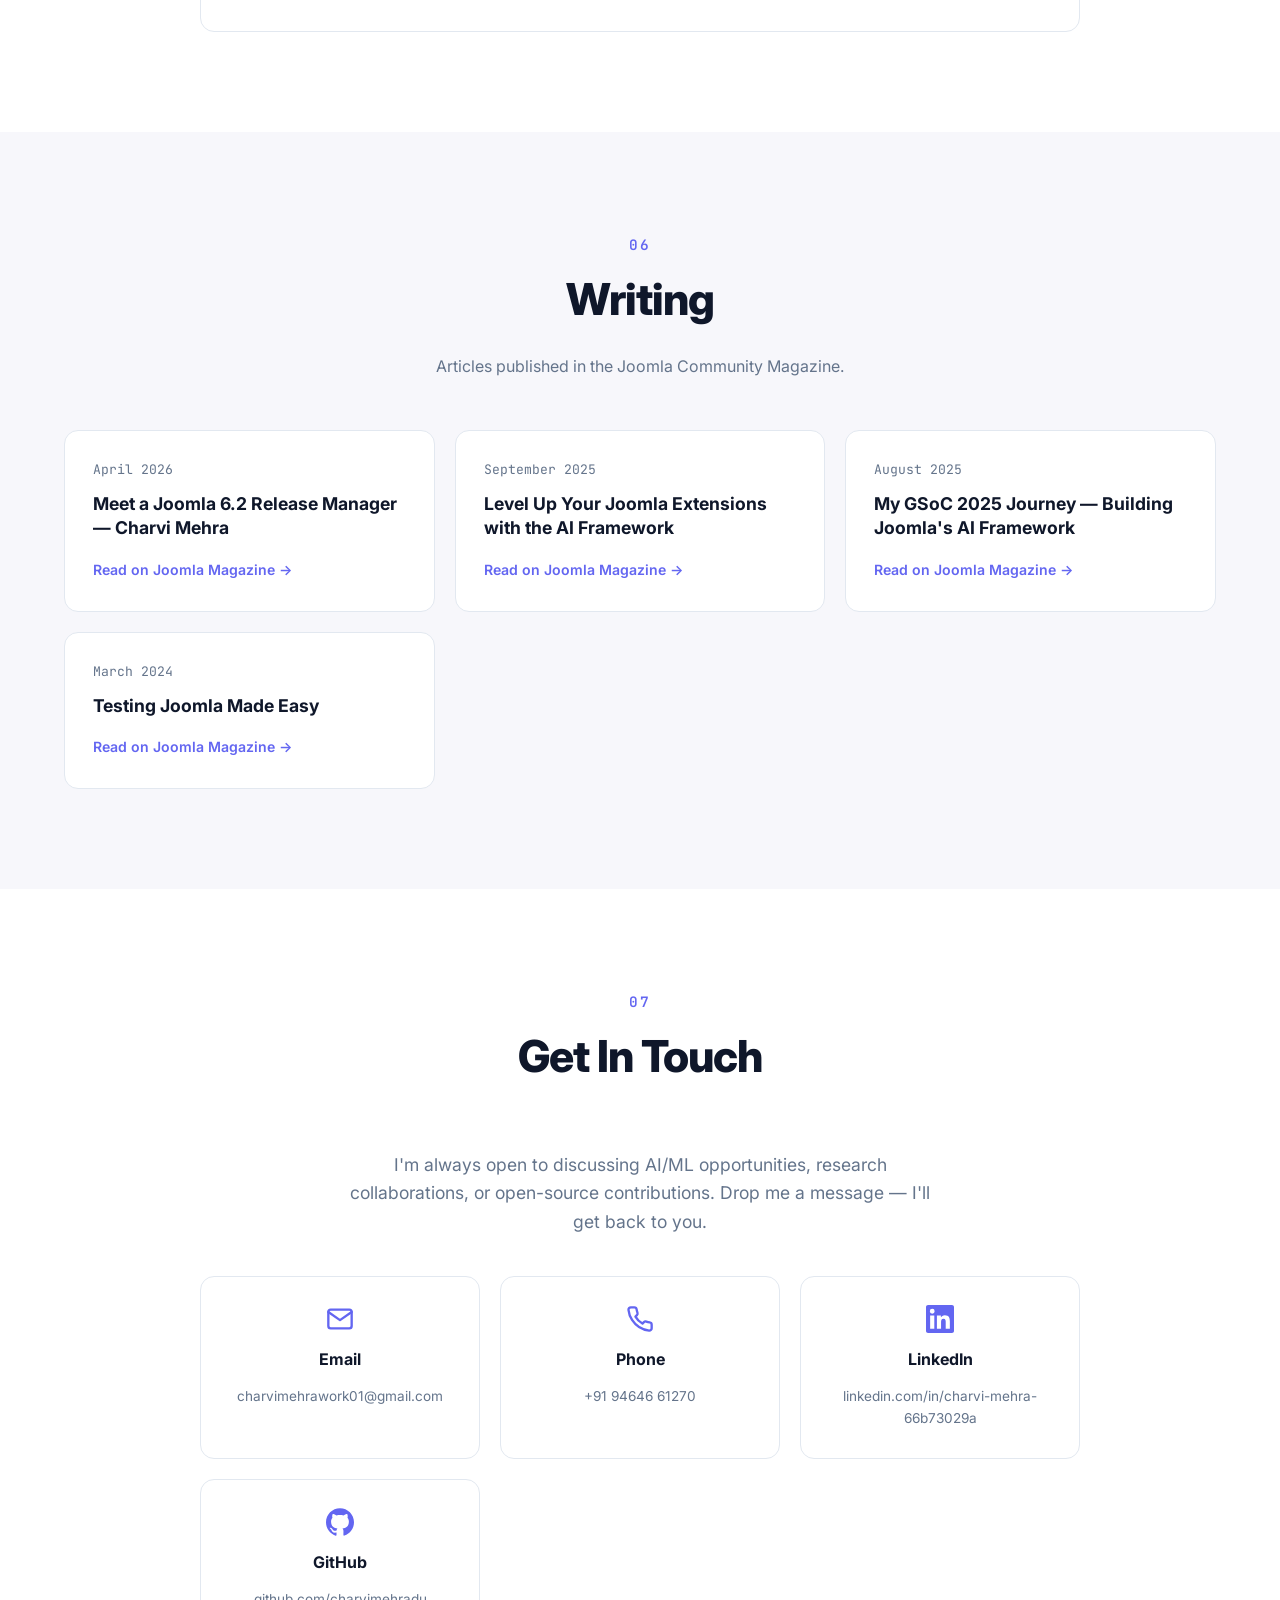
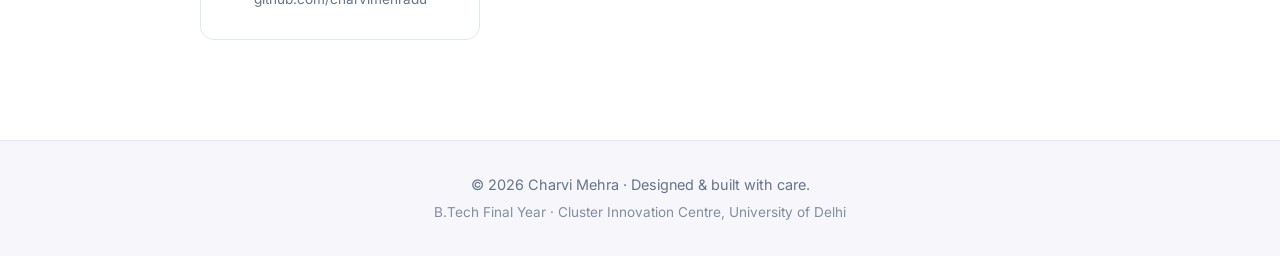
==== commit ef2c3ffb: "Update LinkedIn URL to correct profile with ID suffix Co-Authored-By: Claude Sonnet 4.6 <noreply@ant" ====
--- a/index.html
+++ b/index.html
@@ -58,7 +58,7 @@
           <a href="assets/CharviMehra_CV.pdf" class="btn btn-secondary" download>Download CV</a>
         </div>
         <div class="hero-socials">
-          <a href="https://linkedin.com/in/charvi-mehra" target="_blank" rel="noopener" aria-label="LinkedIn">
+          <a href="https://www.linkedin.com/in/charvi-mehra-66b73029a/" target="_blank" rel="noopener" aria-label="LinkedIn">
             <svg xmlns="http://www.w3.org/2000/svg" width="22" height="22" viewBox="0 0 24 24" fill="currentColor"><path d="M20.447 20.452h-3.554v-5.569c0-1.328-.027-3.037-1.852-3.037-1.853 0-2.136 1.445-2.136 2.939v5.667H9.351V9h3.414v1.561h.046c.477-.9 1.637-1.85 3.37-1.85 3.601 0 4.267 2.37 4.267 5.455v6.286zM5.337 7.433a2.062 2.062 0 01-2.063-2.065 2.063 2.063 0 112.063 2.065zm1.782 13.019H3.555V9h3.564v11.452zM22.225 0H1.771C.792 0 0 .774 0 1.729v20.542C0 23.227.792 24 1.771 24h20.451C23.2 24 24 23.227 24 22.271V1.729C24 .774 23.2 0 22.222 0h.003z"/></svg>
           </a>
           <a href="https://github.com/charvimehradu" target="_blank" rel="noopener" aria-label="GitHub">
@@ -432,10 +432,10 @@
             <h3>Phone</h3>
             <span>+91 94646 61270</span>
           </a>
-          <a href="https://linkedin.com/in/charvi-mehra" target="_blank" rel="noopener" class="contact-card">
+          <a href="https://www.linkedin.com/in/charvi-mehra-66b73029a/" target="_blank" rel="noopener" class="contact-card">
             <svg xmlns="http://www.w3.org/2000/svg" width="28" height="28" viewBox="0 0 24 24" fill="currentColor"><path d="M20.447 20.452h-3.554v-5.569c0-1.328-.027-3.037-1.852-3.037-1.853 0-2.136 1.445-2.136 2.939v5.667H9.351V9h3.414v1.561h.046c.477-.9 1.637-1.85 3.37-1.85 3.601 0 4.267 2.37 4.267 5.455v6.286zM5.337 7.433a2.062 2.062 0 01-2.063-2.065 2.063 2.063 0 112.063 2.065zm1.782 13.019H3.555V9h3.564v11.452zM22.225 0H1.771C.792 0 0 .774 0 1.729v20.542C0 23.227.792 24 1.771 24h20.451C23.2 24 24 23.227 24 22.271V1.729C24 .774 23.2 0 22.222 0h.003z"/></svg>
             <h3>LinkedIn</h3>
-            <span>linkedin.com/in/charvi-mehra</span>
+            <span>linkedin.com/in/charvi-mehra-66b73029a</span>
           </a>
           <a href="https://github.com/charvimehradu" target="_blank" rel="noopener" class="contact-card">
             <svg xmlns="http://www.w3.org/2000/svg" width="28" height="28" viewBox="0 0 24 24" fill="currentColor"><path d="M12 .297c-6.63 0-12 5.373-12 12 0 5.303 3.438 9.8 8.205 11.385.6.113.82-.258.82-.577 0-.285-.01-1.04-.015-2.04-3.338.724-4.042-1.61-4.042-1.61C4.422 18.07 3.633 17.7 3.633 17.7c-1.087-.744.084-.729.084-.729 1.205.084 1.838 1.236 1.838 1.236 1.07 1.835 2.809 1.305 3.495.998.108-.776.417-1.305.76-1.605-2.665-.3-5.466-1.332-5.466-5.93 0-1.31.465-2.38 1.235-3.22-.135-.303-.54-1.523.105-3.176 0 0 1.005-.322 3.3 1.23.96-.267 1.98-.399 3-.405 1.02.006 2.04.138 3 .405 2.28-1.552 3.285-1.23 3.285-1.23.645 1.653.24 2.873.12 3.176.765.84 1.23 1.91 1.23 3.22 0 4.61-2.805 5.625-5.475 5.92.42.36.81 1.096.81 2.22 0 1.606-.015 2.896-.015 3.286 0 .315.21.69.825.57C20.565 22.092 24 17.592 24 12.297c0-6.627-5.373-12-12-12"/></svg>
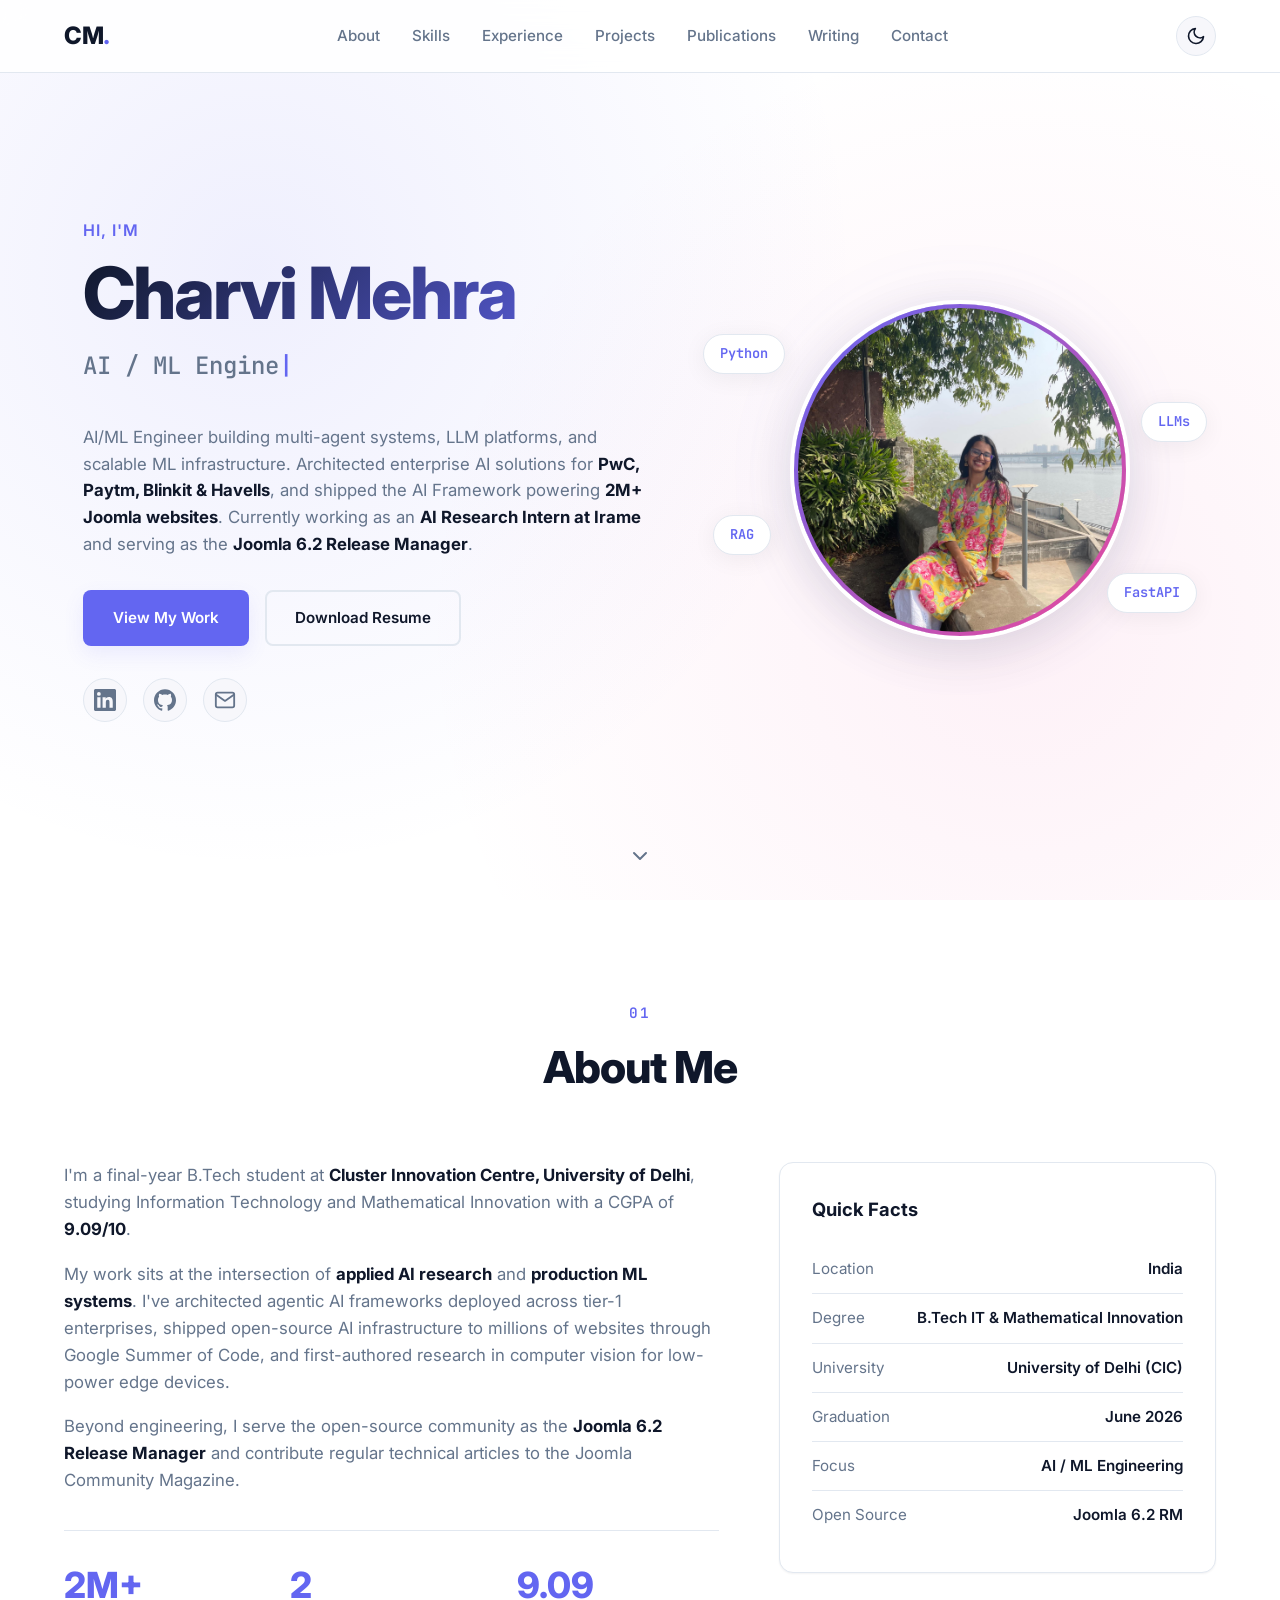
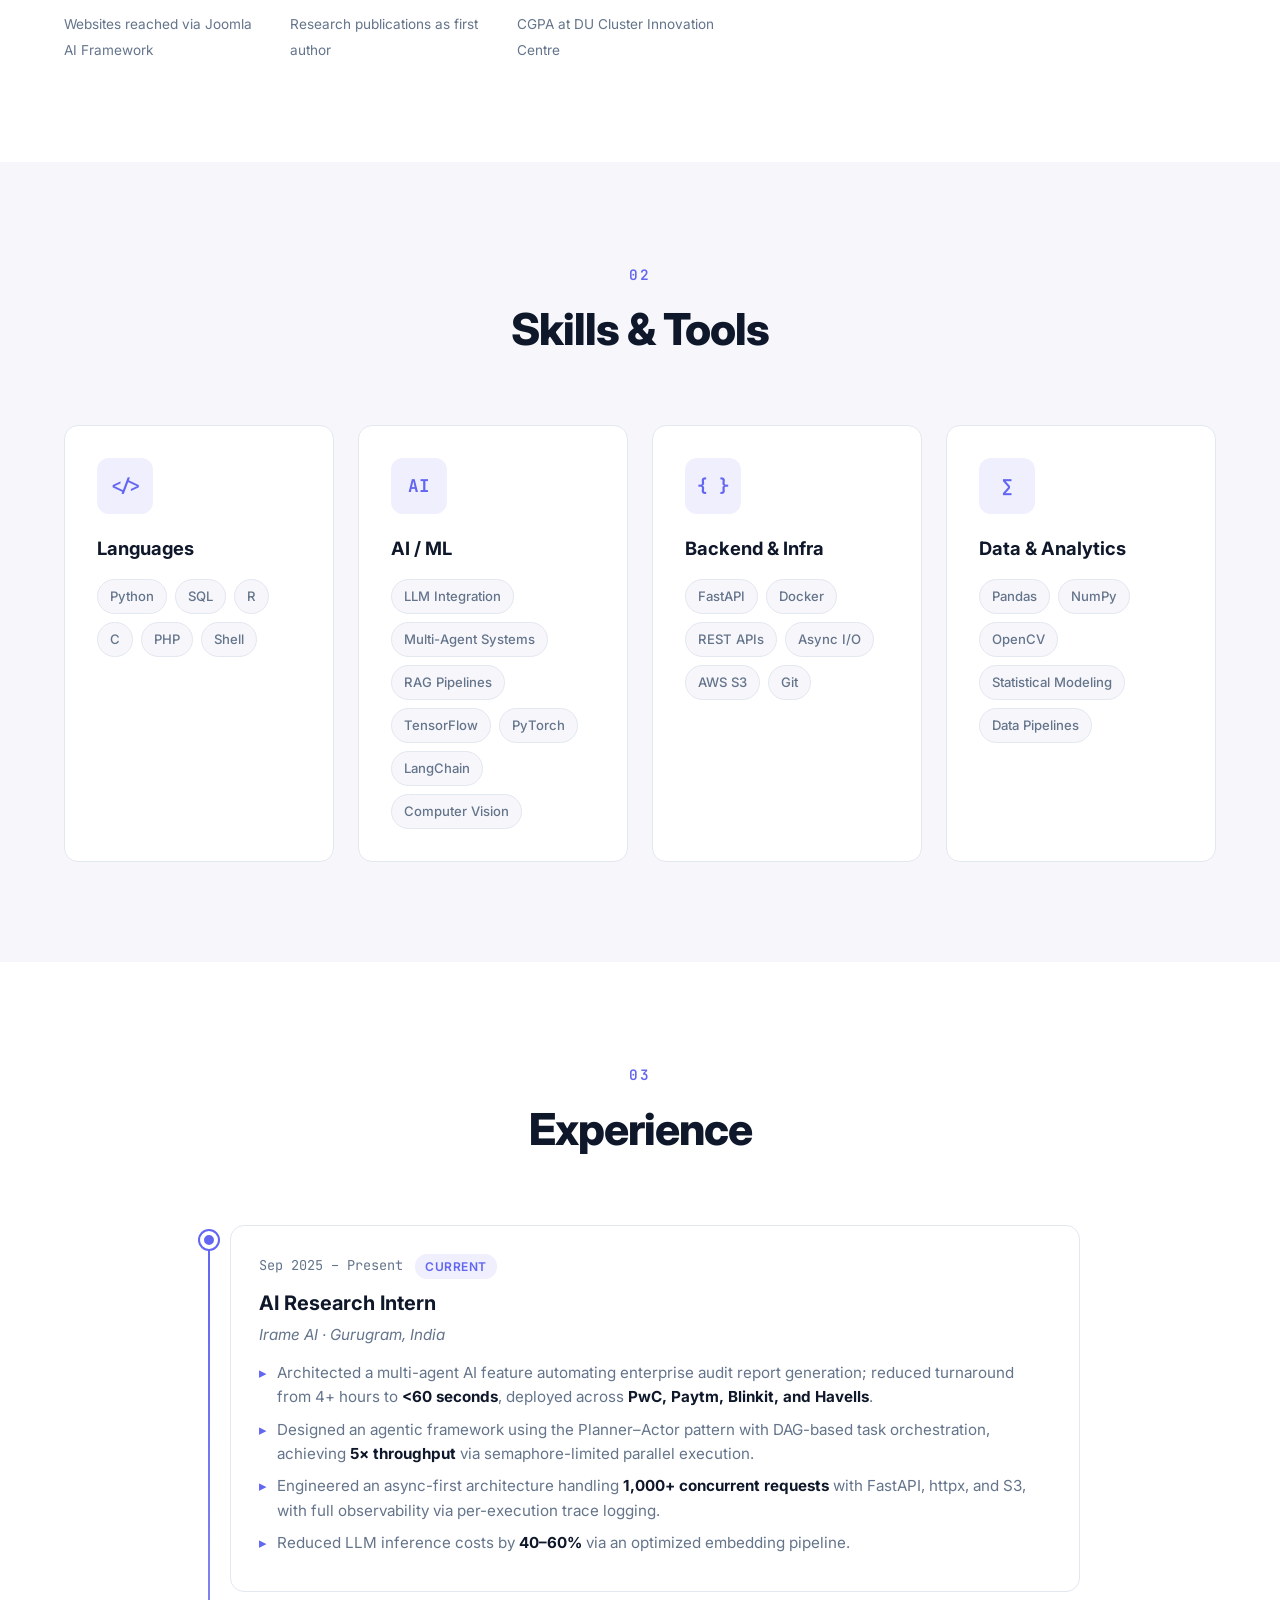
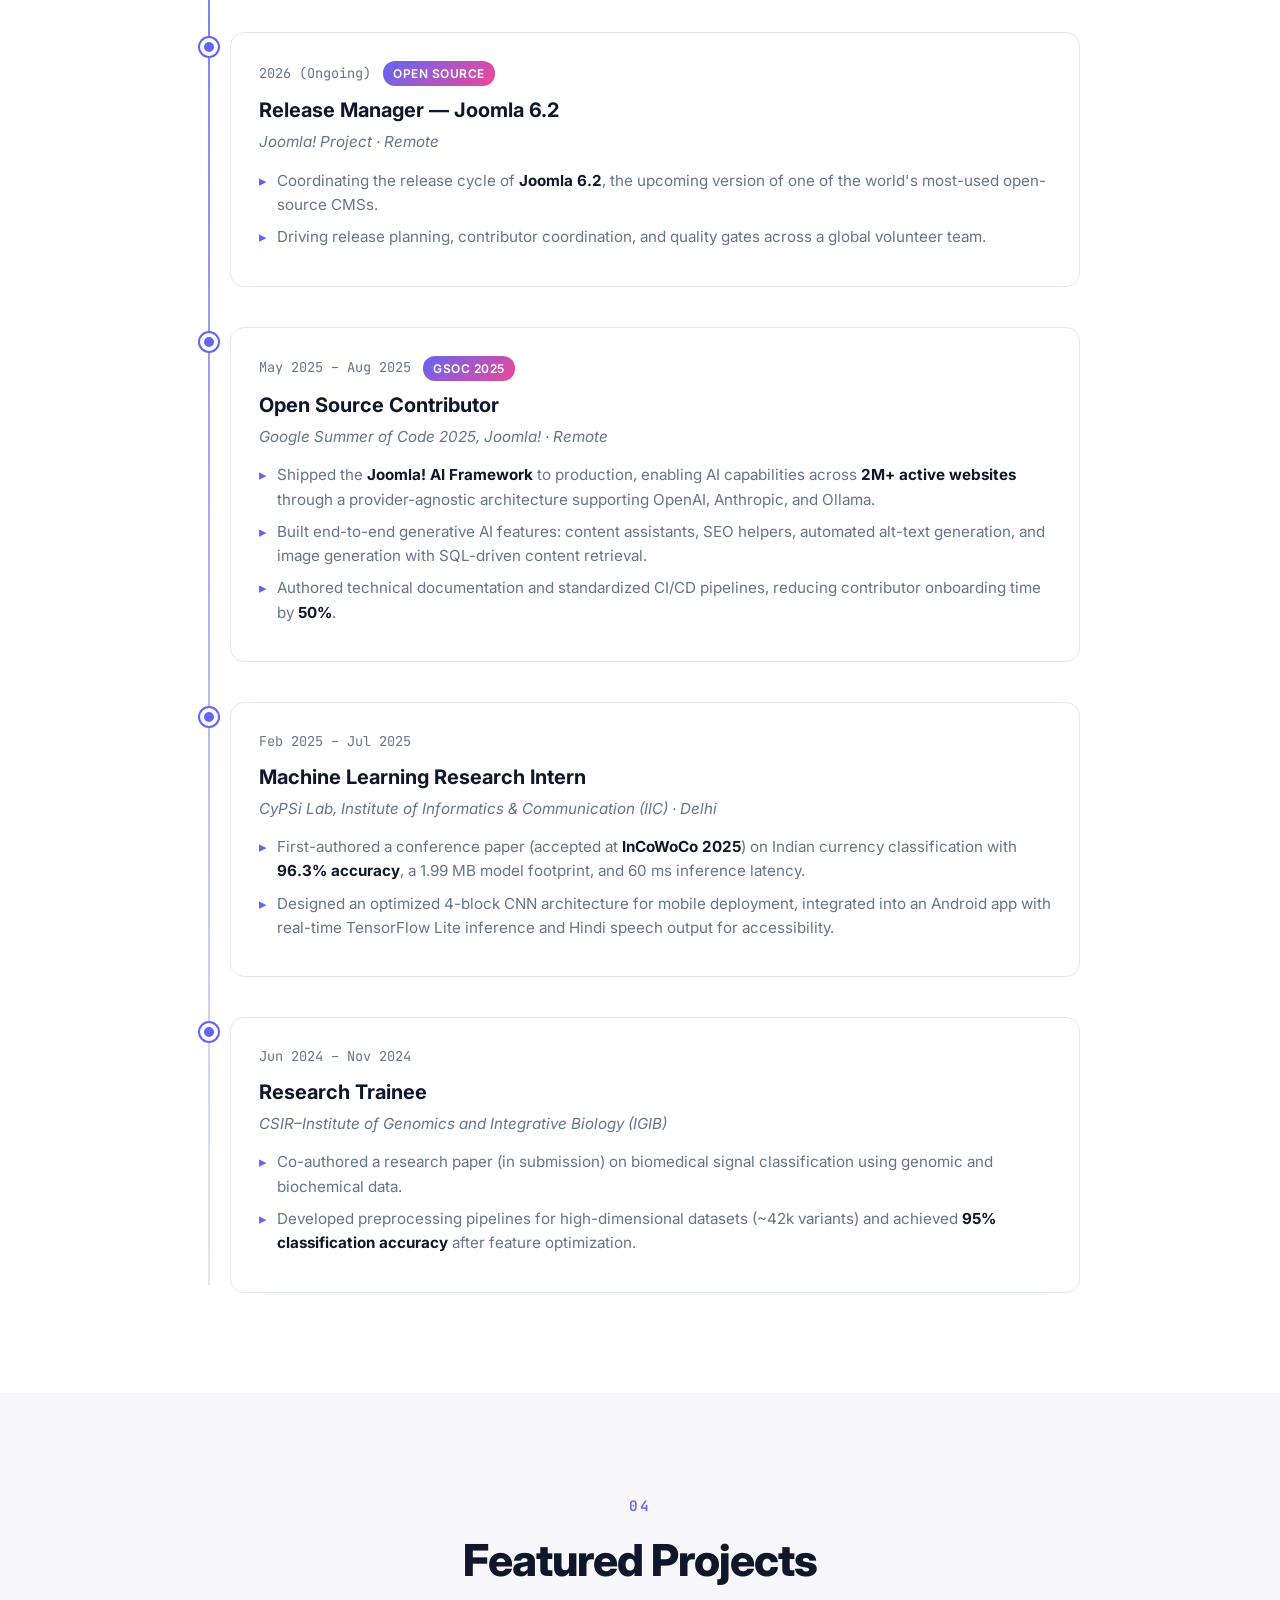
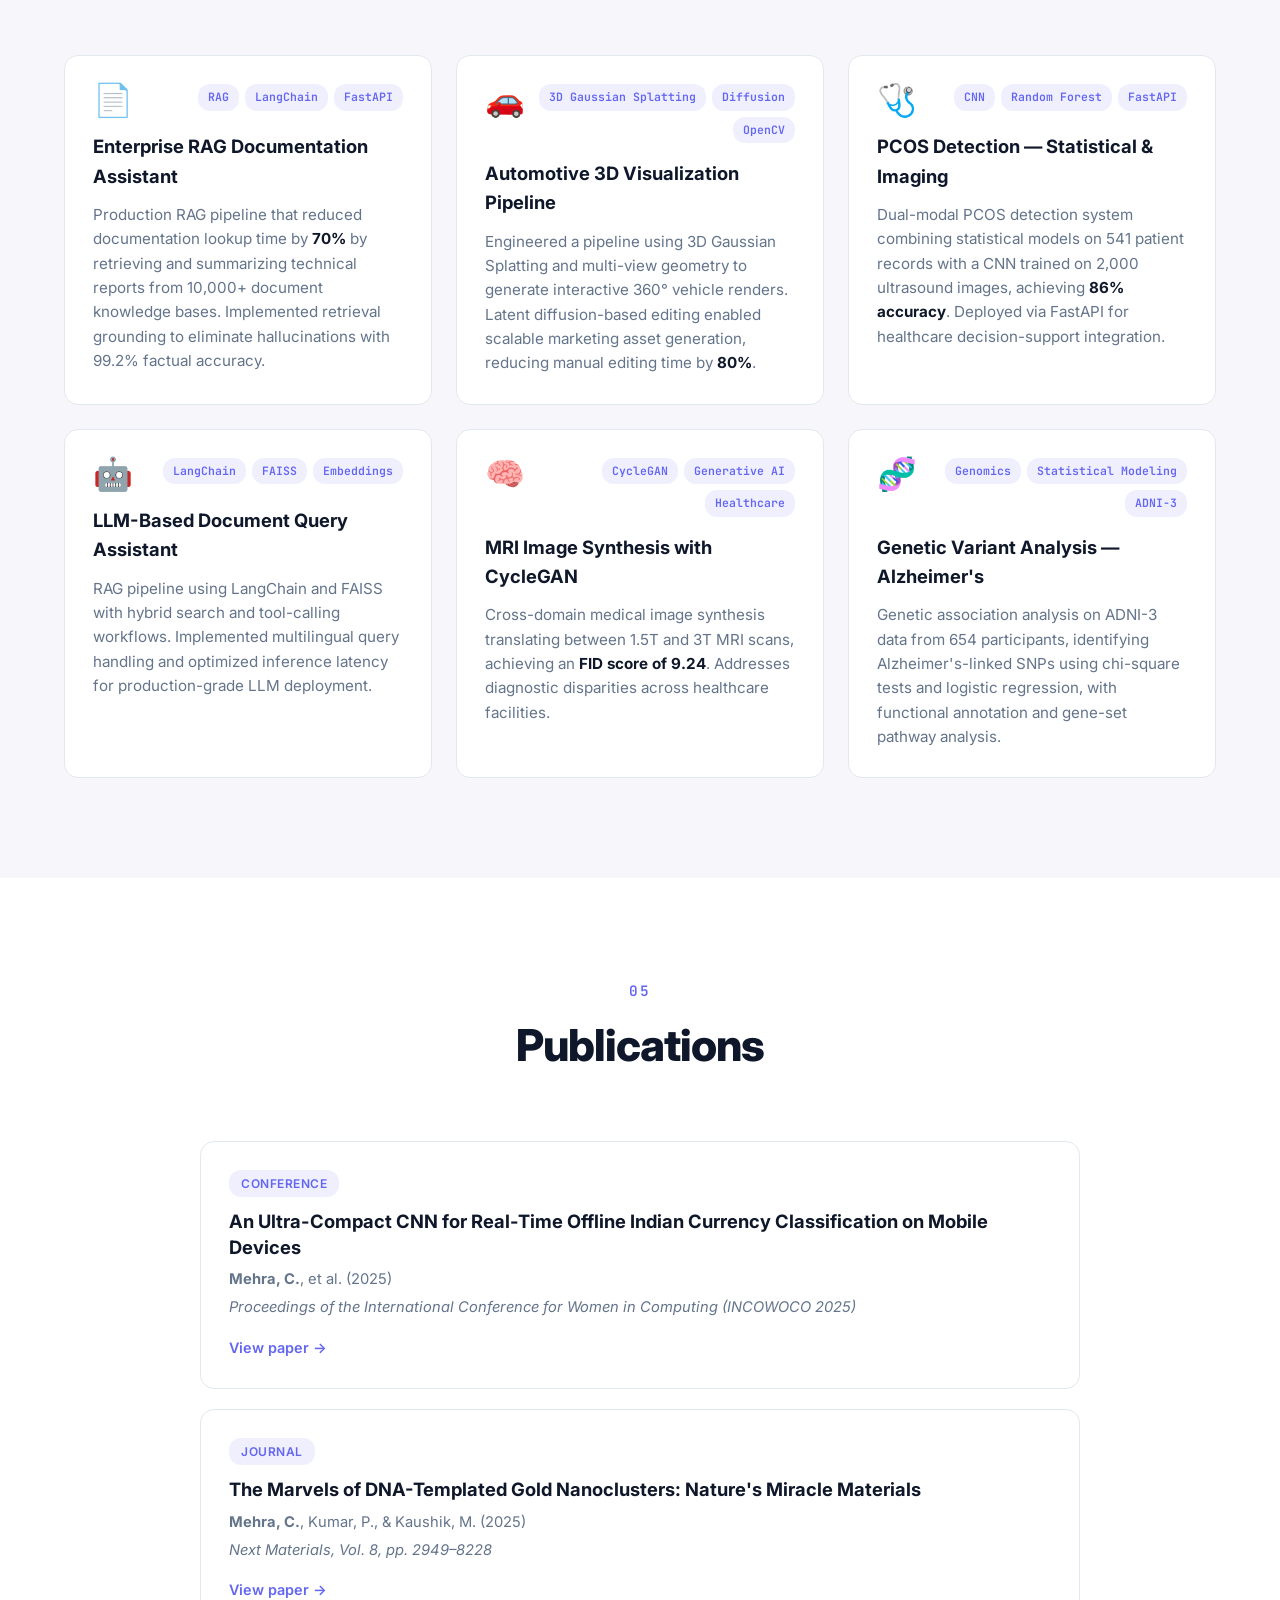
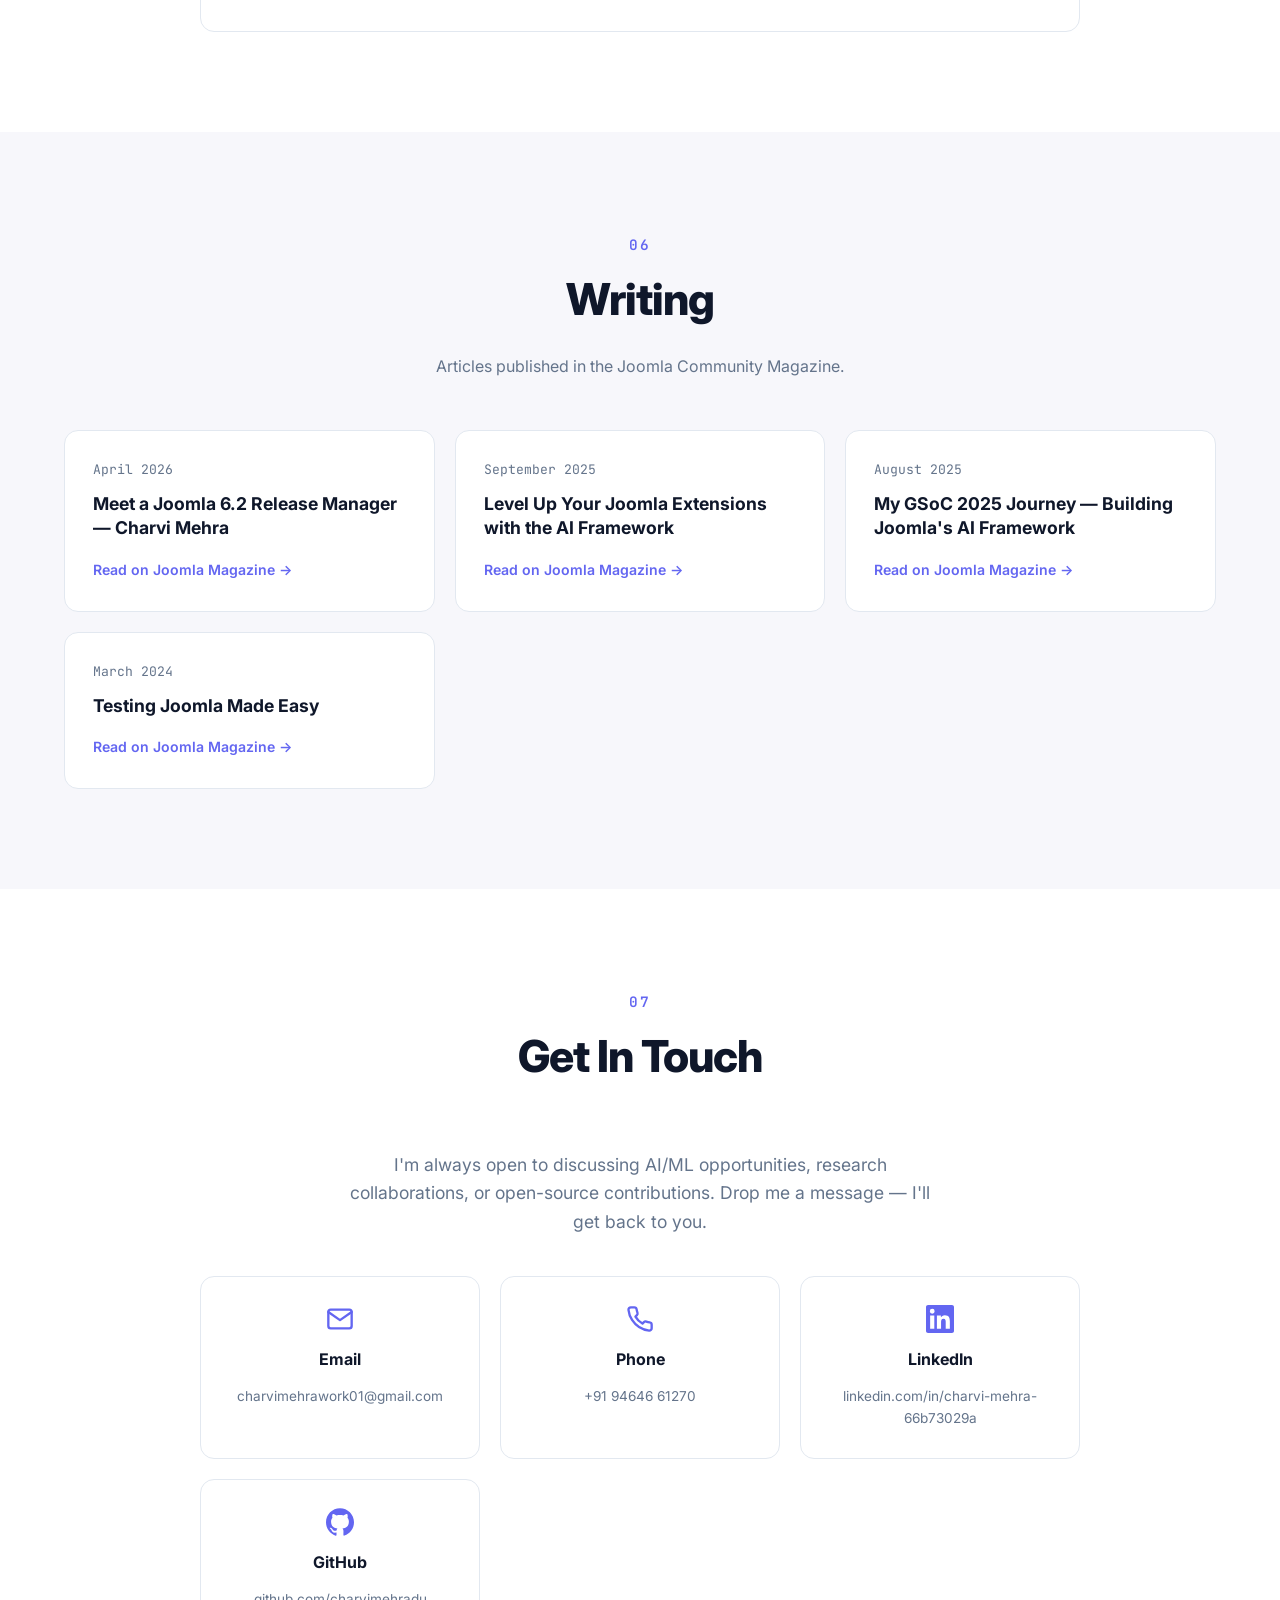
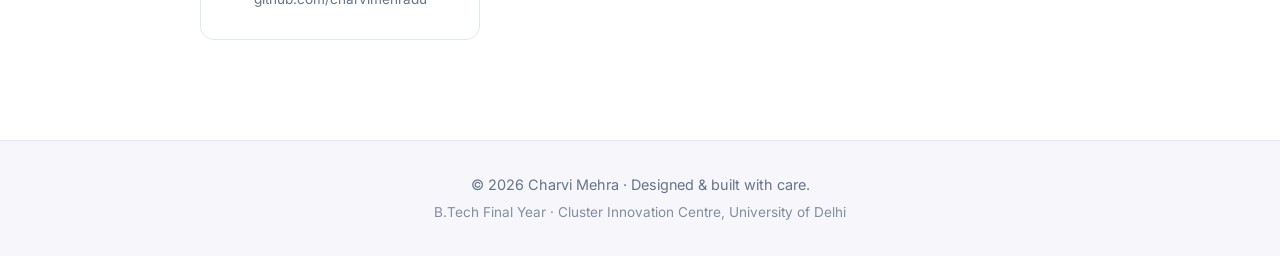
==== commit 55090449: "Rename button label from 'Download CV' to 'Download Resume'" ====
--- a/index.html
+++ b/index.html
@@ -55,7 +55,7 @@
         </p>
         <div class="hero-cta">
           <a href="#projects" class="btn btn-primary">View My Work</a>
-          <a href="assets/CharviMehra_CV.pdf" class="btn btn-secondary" download>Download CV</a>
+          <a href="assets/CharviMehra_CV.pdf" class="btn btn-secondary" download>Download Resume</a>
         </div>
         <div class="hero-socials">
           <a href="https://www.linkedin.com/in/charvi-mehra-66b73029a/" target="_blank" rel="noopener" aria-label="LinkedIn">
